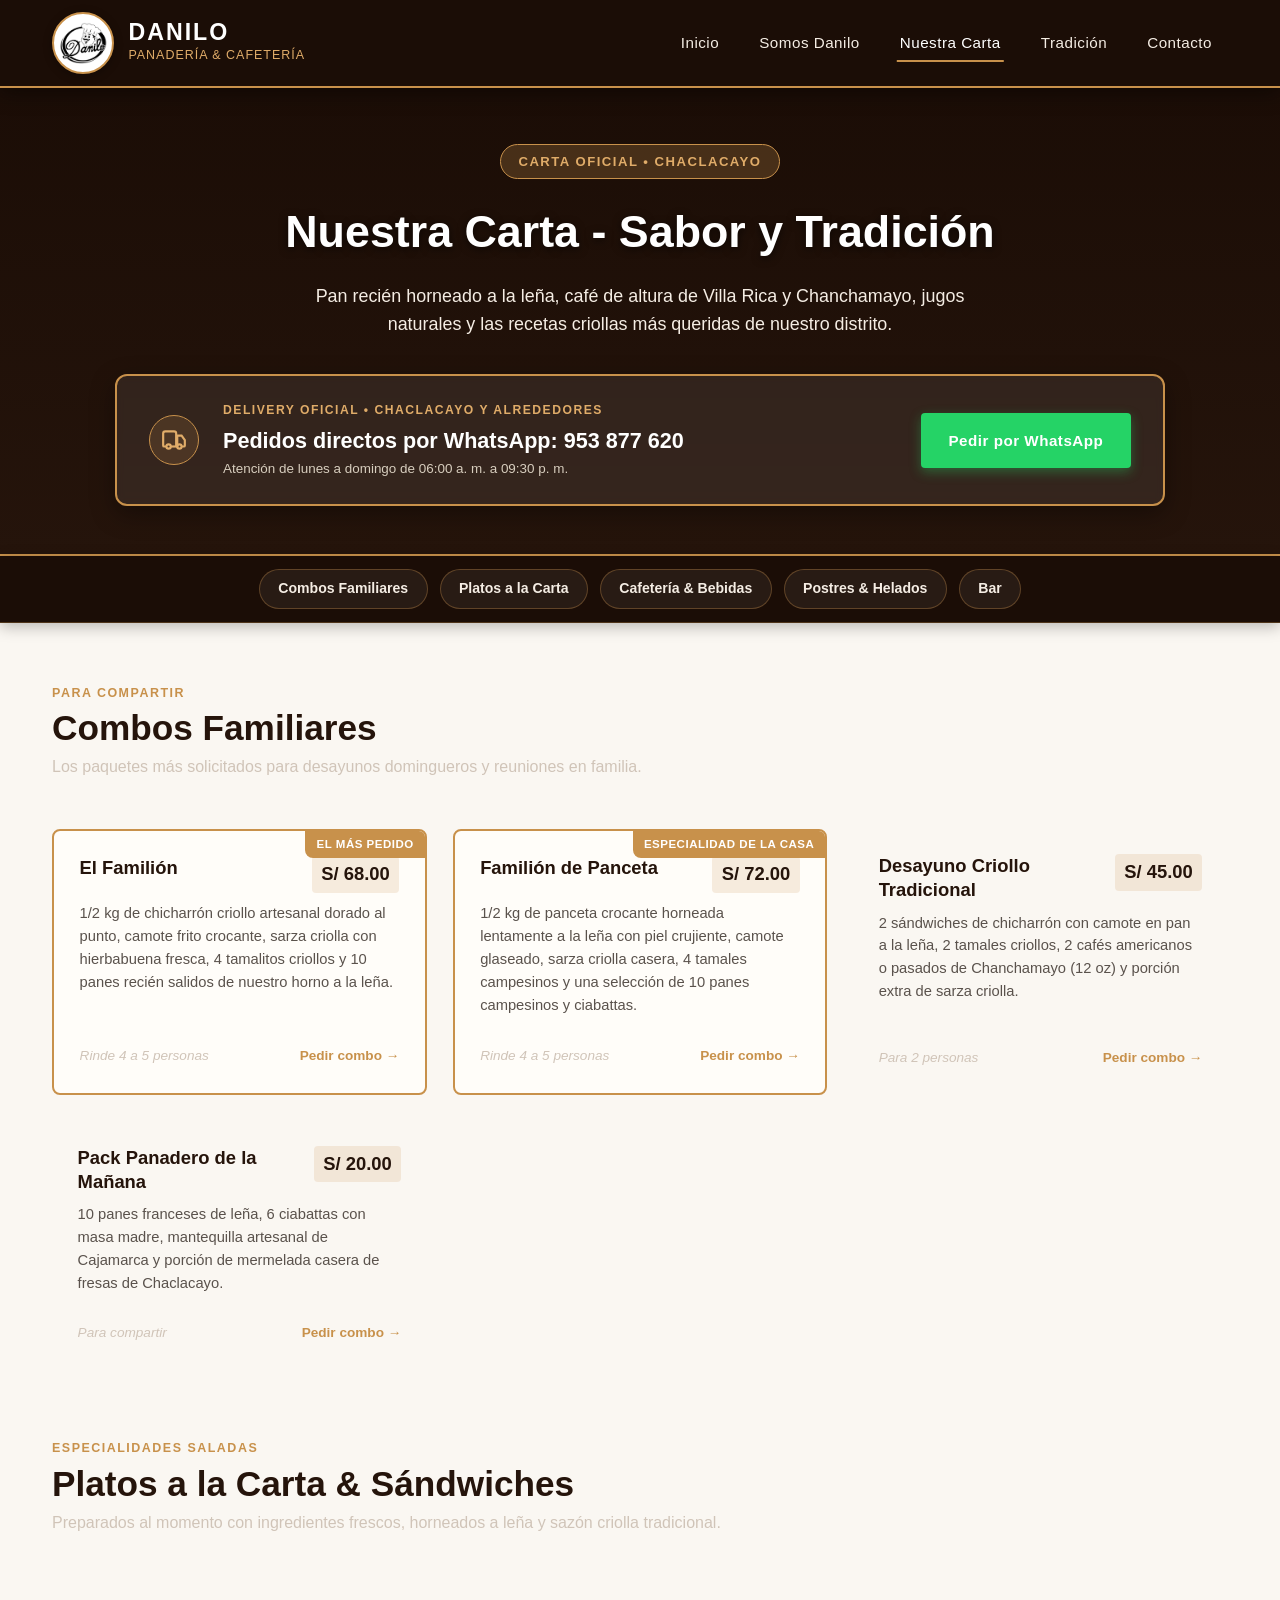
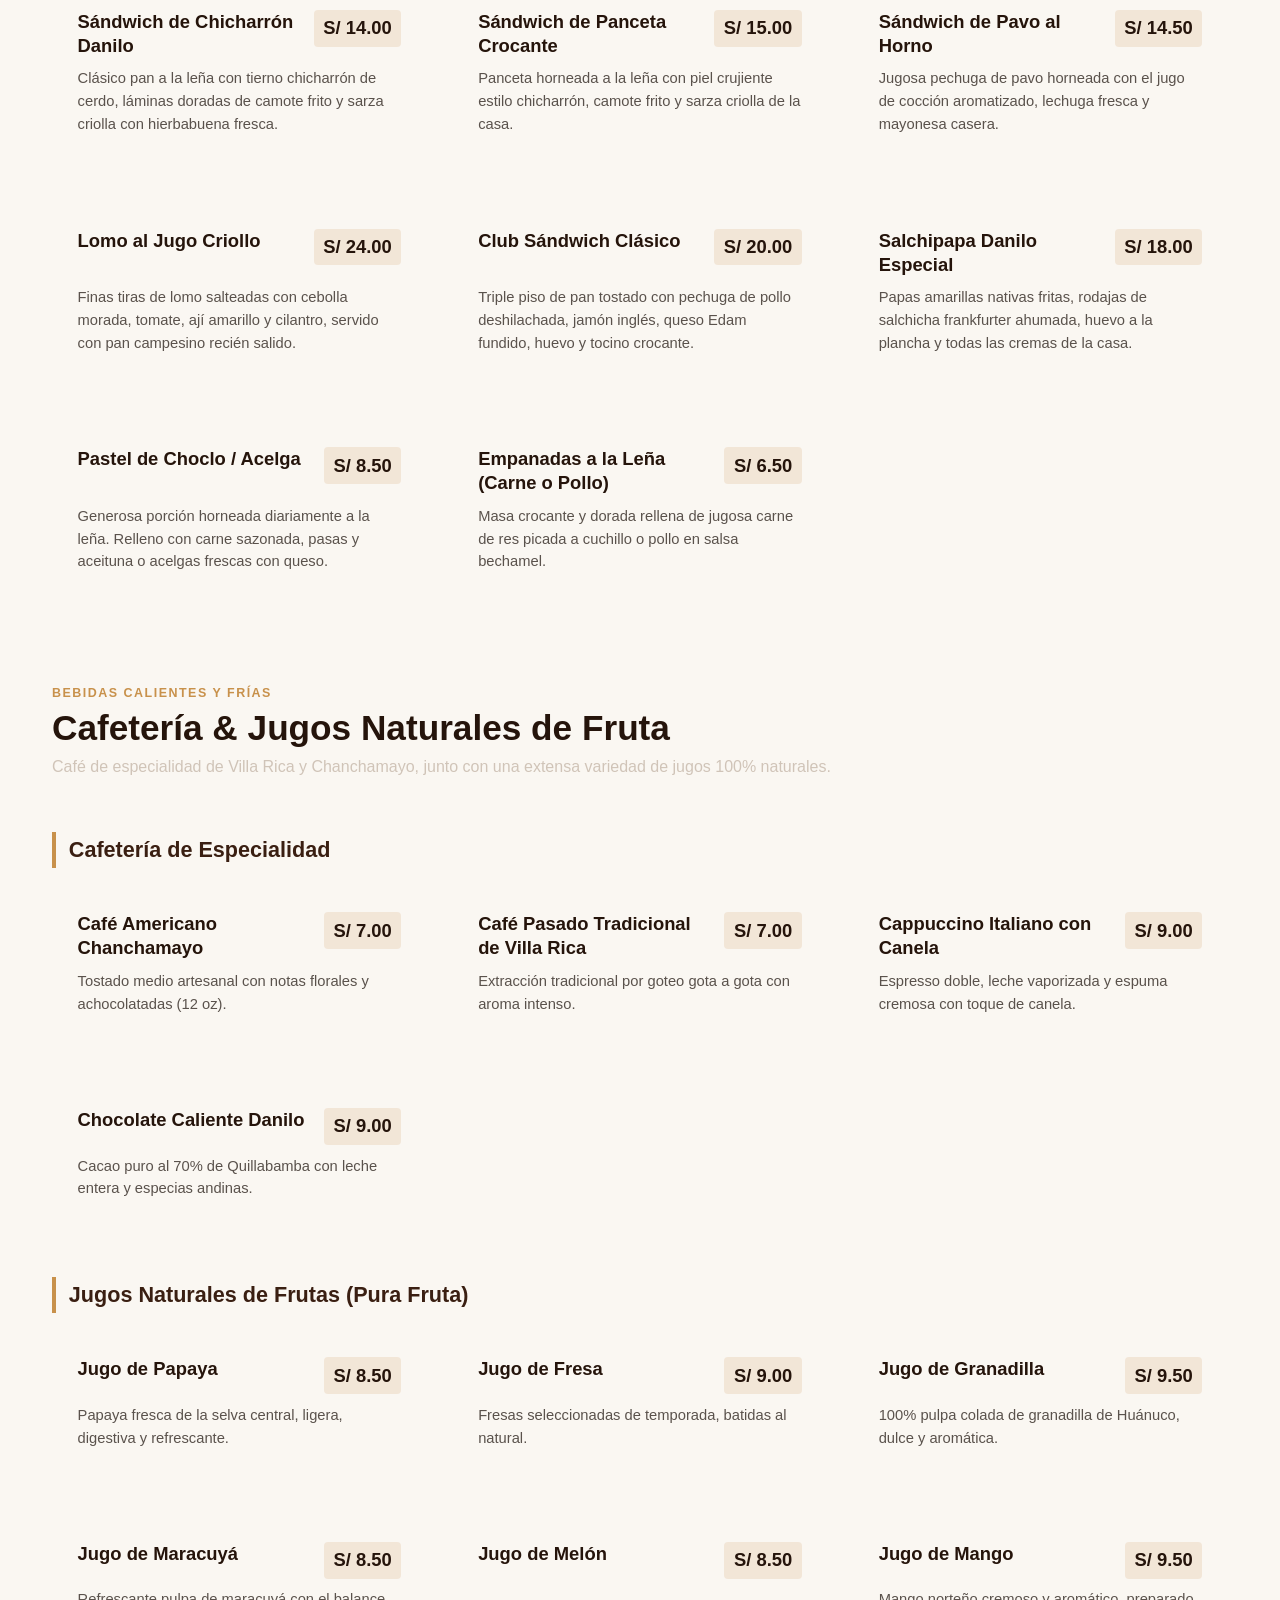
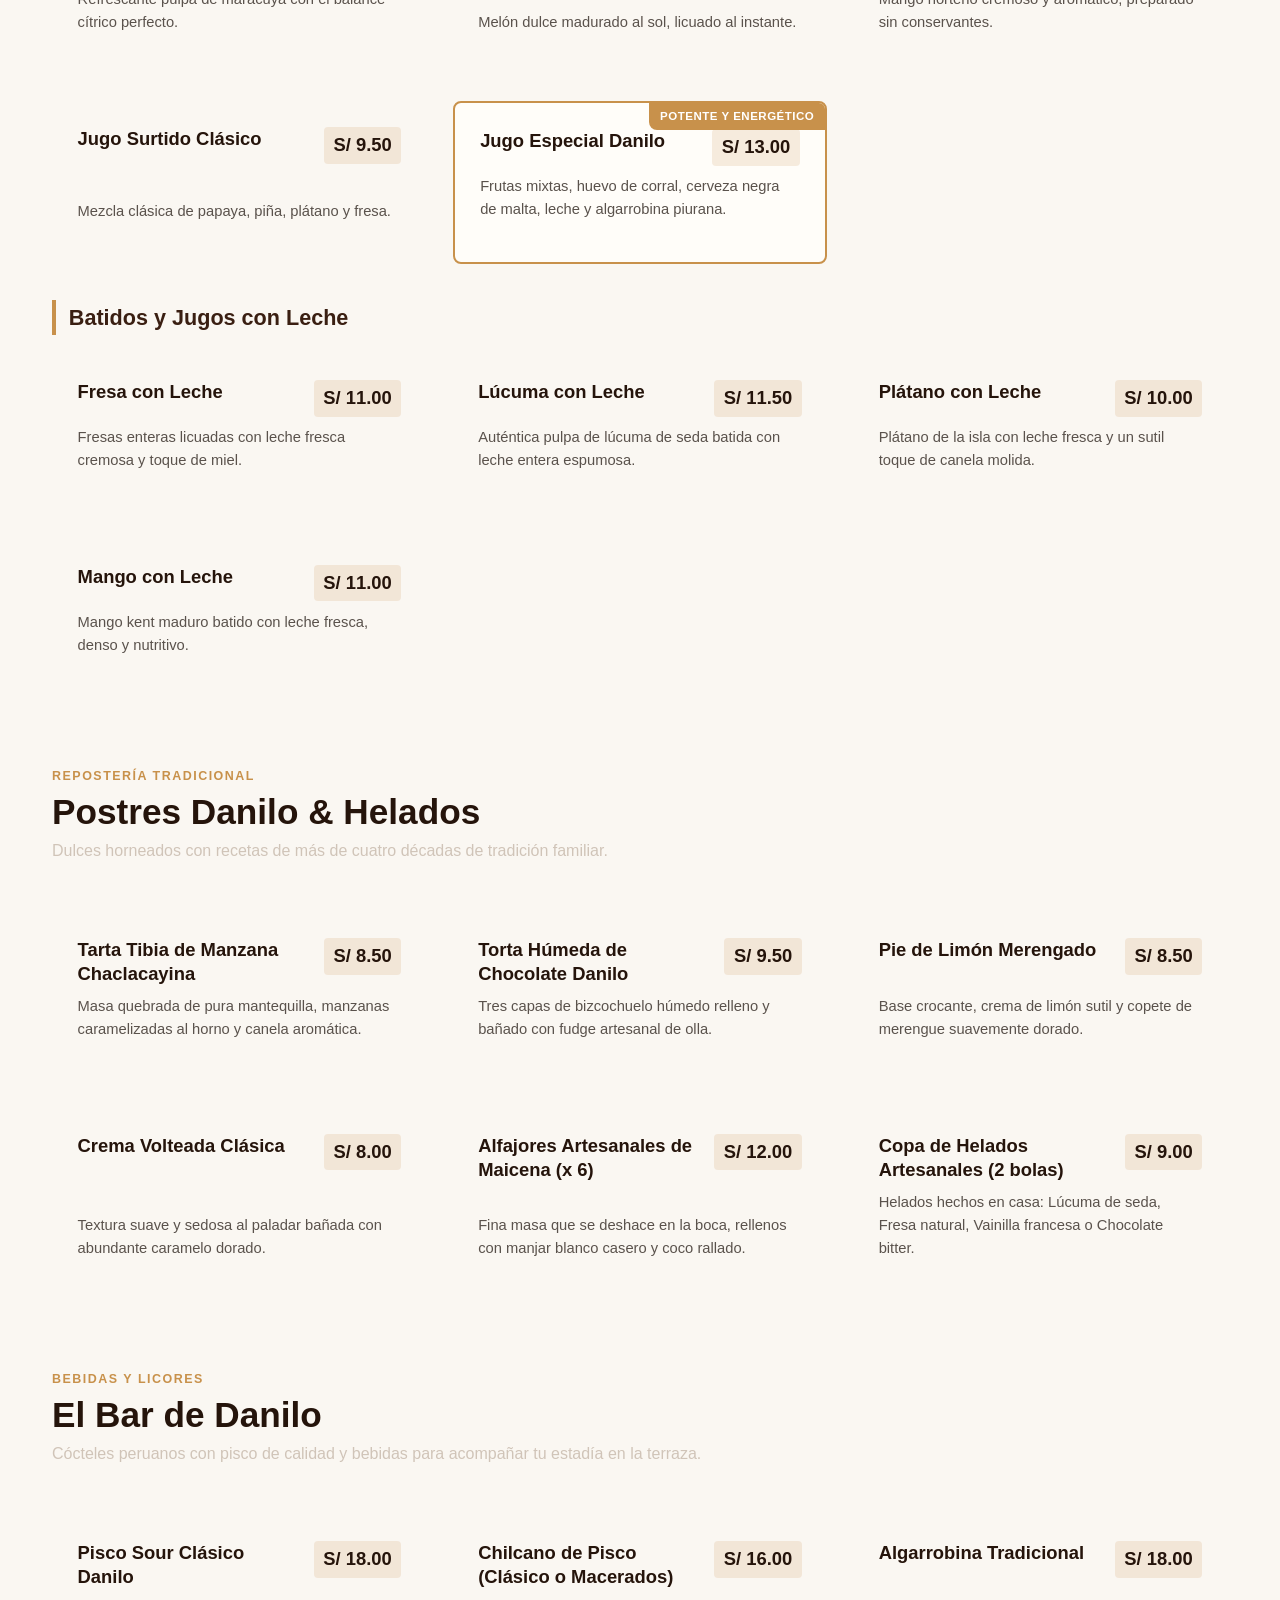
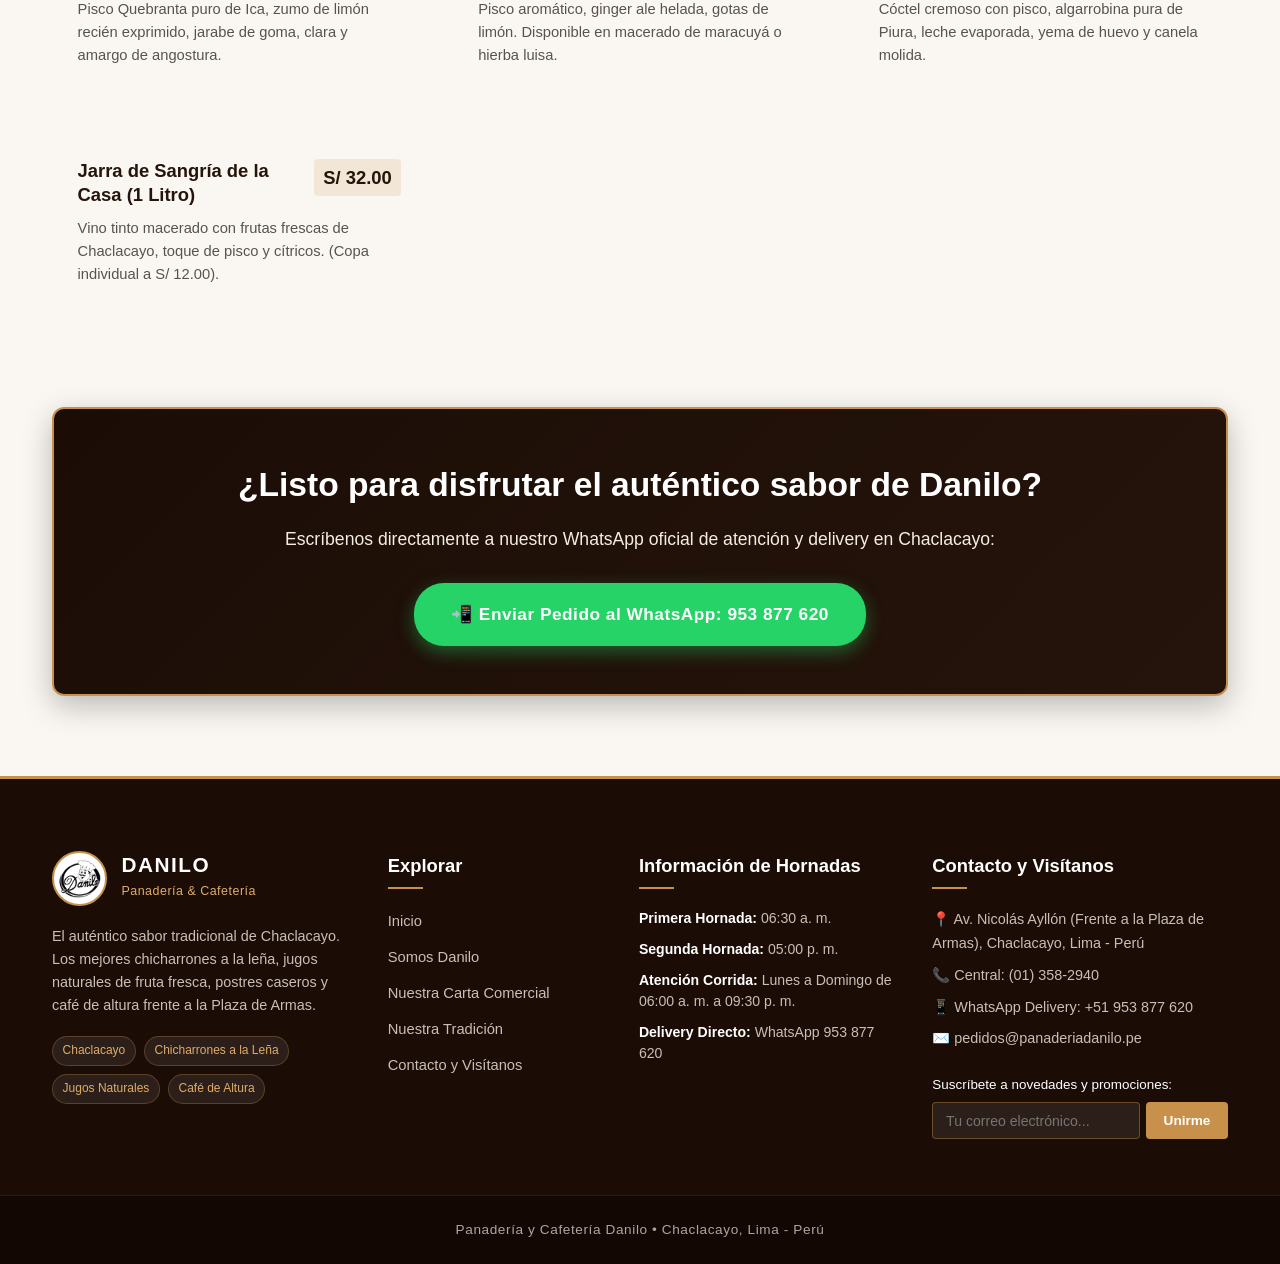
==== carta.html @ 6facb73a "feat: landing page corporativa y carta oficial de Panaderia y Cafeteria Danilo" ====
<!DOCTYPE html>
<html lang="es">
<head>
    <meta charset="UTF-8">
    <meta name="viewport" content="width=device-width, initial-scale=1.0">
    <title>Nuestra Carta Oficial | Panadería &amp; Cafetería Danilo - Chaclacayo</title>
    <link rel="stylesheet" href="styles.css">
</head>
<body class="page-carta">

    <!-- 1. Cabecera y Menú Superior Fijo Corporativo -->
    <header class="navbar-fixed" id="top-nav">
        <div class="header-container">
            <a href="index.html#inicio" class="brand-link" title="Ir al Inicio de Panadería y Cafetería Danilo">
                <img src="images/logo.png" alt="Logotipo Oficial de Panadería y Cafetería Danilo" class="header-logo">
                <div class="brand-text">
                    <span class="brand-name">DANILO</span>
                    <span class="brand-tagline">Panadería &amp; Cafetería</span>
                </div>
            </a>
            
            <nav class="nav-menu">
                <ul>
                    <li><a href="index.html#inicio">Inicio</a></li>
                    <li><a href="index.html#somos-danilo">Somos Danilo</a></li>
                    <li><a href="carta.html" class="nav-link-active">Nuestra Carta</a></li>
                    <li><a href="index.html#tradicion">Tradición</a></li>
                    <li><a href="#contacto">Contacto</a></li>
                </ul>
            </nav>
        </div>
    </header>

    <!-- 2. Hero de la Carta Comercial -->
    <section class="carta-hero">
        <div class="carta-hero-container">
            <span class="carta-hero-badge">Carta Oficial &bull; Chaclacayo</span>
            <h1 class="carta-hero-title">Nuestra Carta - Sabor y Tradición</h1>
            <p class="carta-hero-desc">
                Pan recién horneado a la leña, café de altura de Villa Rica y Chanchamayo, 
                jugos naturales y las recetas criollas más queridas de nuestro distrito.
            </p>

            <!-- Banner Prominente de Delivery y Pedidos WhatsApp -->
            <div class="delivery-highlight-box">
                <div class="delivery-icon-col">
                    <svg viewBox="0 0 24 24" class="delivery-svg" fill="none" stroke="currentColor" stroke-width="2">
                        <path d="M14 18V6a2 2 0 0 0-2-2H4a2 2 0 0 0-2 2v11a1 1 0 0 0 1 1h2"/>
                        <path d="M15 18H9"/>
                        <path d="M19 18h2a1 1 0 0 0 1-1v-5l-3-4h-4v10h1"/>
                        <circle cx="7" cy="18" r="2"/>
                        <circle cx="17" cy="18" r="2"/>
                    </svg>
                </div>
                <div class="delivery-info-col">
                    <span class="delivery-label">DELIVERY OFICIAL &bull; CHACLACAYO Y ALREDEDORES</span>
                    <strong class="delivery-number">Pedidos directos por WhatsApp: 953 877 620</strong>
                    <span class="delivery-sub">Atención de lunes a domingo de 06:00 a. m. a 09:30 p. m.</span>
                </div>
                <div class="delivery-btn-col">
                    <a href="https://wa.me/51953877620?text=Hola%20Panader%C3%ADa%20Danilo,%20deseo%20hacer%20un%20pedido%20de%20la%20carta" 
                       target="_blank" 
                       rel="noopener noreferrer" 
                       class="btn btn-whatsapp">
                        Pedir por WhatsApp
                    </a>
                </div>
            </div>
        </div>
    </section>

    <!-- 3. Barra de Navegación Rápida por Categorías (Submenu Sticky) -->
    <nav class="categories-subnav" aria-label="Categorías de la Carta">
        <div class="categories-container">
            <a href="#combos" class="cat-pill">Combos Familiares</a>
            <a href="#platos" class="cat-pill">Platos a la Carta</a>
            <a href="#cafeteria" class="cat-pill">Cafetería &amp; Bebidas</a>
            <a href="#postres" class="cat-pill">Postres &amp; Helados</a>
            <a href="#bar" class="cat-pill">Bar</a>
        </div>
    </nav>

    <!-- 4. Contenido de las Secciones de la Carta Oficial -->
    <main class="carta-main-content">

        <!-- Sección 1: Combos Familiares -->
        <section class="menu-category-section" id="combos">
            <div class="category-header">
                <div class="category-badge">Para Compartir</div>
                <h2 class="category-title">Combos Familiares</h2>
                <p class="category-desc">Los paquetes más solicitados para desayunos domingueros y reuniones en familia.</p>
            </div>

            <div class="menu-cards-grid">
                <!-- El Familión -->
                <article class="dish-card featured-dish">
                    <div class="dish-top-tag">El Más Pedido</div>
                    <div class="dish-header">
                        <h3 class="dish-name">El Familión</h3>
                        <span class="dish-price">S/ 68.00</span>
                    </div>
                    <p class="dish-ingredients">
                        1/2 kg de chicharrón criollo artesanal dorado al punto, camote frito crocante, sarza criolla con hierbabuena fresca, 4 tamalitos criollos y 10 panes recién salidos de nuestro horno a la leña.
                    </p>
                    <div class="dish-footer">
                        <span class="dish-yield">Rinde 4 a 5 personas</span>
                        <a href="https://wa.me/51953877620?text=Hola%20Danilo,%20deseo%20pedir%20El%20Familion" target="_blank" class="dish-order-link">Pedir combo &rarr;</a>
                    </div>
                </article>

                <!-- Familión de Panceta -->
                <article class="dish-card featured-dish">
                    <div class="dish-top-tag">Especialidad de la Casa</div>
                    <div class="dish-header">
                        <h3 class="dish-name">Familión de Panceta</h3>
                        <span class="dish-price">S/ 72.00</span>
                    </div>
                    <p class="dish-ingredients">
                        1/2 kg de panceta crocante horneada lentamente a la leña con piel crujiente, camote glaseado, sarza criolla casera, 4 tamales campesinos y una selección de 10 panes campesinos y ciabattas.
                    </p>
                    <div class="dish-footer">
                        <span class="dish-yield">Rinde 4 a 5 personas</span>
                        <a href="https://wa.me/51953877620?text=Hola%20Danilo,%20deseo%20pedir%20el%20Familion%20de%20Panceta" target="_blank" class="dish-order-link">Pedir combo &rarr;</a>
                    </div>
                </article>

                <!-- Combo Desayuno Criollo -->
                <article class="dish-card">
                    <div class="dish-header">
                        <h3 class="dish-name">Desayuno Criollo Tradicional</h3>
                        <span class="dish-price">S/ 45.00</span>
                    </div>
                    <p class="dish-ingredients">
                        2 sándwiches de chicharrón con camote en pan a la leña, 2 tamales criollos, 2 cafés americanos o pasados de Chanchamayo (12 oz) y porción extra de sarza criolla.
                    </p>
                    <div class="dish-footer">
                        <span class="dish-yield">Para 2 personas</span>
                        <a href="https://wa.me/51953877620?text=Hola%20Danilo,%20deseo%20pedir%20el%20Desayuno%20Criollo%20Tradicional" target="_blank" class="dish-order-link">Pedir combo &rarr;</a>
                    </div>
                </article>

                <!-- Pack Panadero Danilo -->
                <article class="dish-card">
                    <div class="dish-header">
                        <h3 class="dish-name">Pack Panadero de la Mañana</h3>
                        <span class="dish-price">S/ 20.00</span>
                    </div>
                    <p class="dish-ingredients">
                        10 panes franceses de leña, 6 ciabattas con masa madre, mantequilla artesanal de Cajamarca y porción de mermelada casera de fresas de Chaclacayo.
                    </p>
                    <div class="dish-footer">
                        <span class="dish-yield">Para compartir</span>
                        <a href="https://wa.me/51953877620?text=Hola%20Danilo,%20deseo%20pedir%20el%20Pack%20Panadero" target="_blank" class="dish-order-link">Pedir combo &rarr;</a>
                    </div>
                </article>
            </div>
        </section>

        <!-- Sección 2: Platos a la Carta -->
        <section class="menu-category-section" id="platos">
            <div class="category-header">
                <div class="category-badge">Especialidades Saladas</div>
                <h2 class="category-title">Platos a la Carta &amp; Sándwiches</h2>
                <p class="category-desc">Preparados al momento con ingredientes frescos, horneados a leña y sazón criolla tradicional.</p>
            </div>

            <div class="menu-cards-grid">
                <article class="dish-card">
                    <div class="dish-header">
                        <h3 class="dish-name">Sándwich de Chicharrón Danilo</h3>
                        <span class="dish-price">S/ 14.00</span>
                    </div>
                    <p class="dish-ingredients">Clásico pan a la leña con tierno chicharrón de cerdo, láminas doradas de camote frito y sarza criolla con hierbabuena fresca.</p>
                </article>

                <article class="dish-card">
                    <div class="dish-header">
                        <h3 class="dish-name">Sándwich de Panceta Crocante</h3>
                        <span class="dish-price">S/ 15.00</span>
                    </div>
                    <p class="dish-ingredients">Panceta horneada a la leña con piel crujiente estilo chicharrón, camote frito y sarza criolla de la casa.</p>
                </article>

                <article class="dish-card">
                    <div class="dish-header">
                        <h3 class="dish-name">Sándwich de Pavo al Horno</h3>
                        <span class="dish-price">S/ 14.50</span>
                    </div>
                    <p class="dish-ingredients">Jugosa pechuga de pavo horneada con el jugo de cocción aromatizado, lechuga fresca y mayonesa casera.</p>
                </article>

                <article class="dish-card">
                    <div class="dish-header">
                        <h3 class="dish-name">Lomo al Jugo Criollo</h3>
                        <span class="dish-price">S/ 24.00</span>
                    </div>
                    <p class="dish-ingredients">Finas tiras de lomo salteadas con cebolla morada, tomate, ají amarillo y cilantro, servido con pan campesino recién salido.</p>
                </article>

                <article class="dish-card">
                    <div class="dish-header">
                        <h3 class="dish-name">Club Sándwich Clásico</h3>
                        <span class="dish-price">S/ 20.00</span>
                    </div>
                    <p class="dish-ingredients">Triple piso de pan tostado con pechuga de pollo deshilachada, jamón inglés, queso Edam fundido, huevo y tocino crocante.</p>
                </article>

                <article class="dish-card">
                    <div class="dish-header">
                        <h3 class="dish-name">Salchipapa Danilo Especial</h3>
                        <span class="dish-price">S/ 18.00</span>
                    </div>
                    <p class="dish-ingredients">Papas amarillas nativas fritas, rodajas de salchicha frankfurter ahumada, huevo a la plancha y todas las cremas de la casa.</p>
                </article>

                <article class="dish-card">
                    <div class="dish-header">
                        <h3 class="dish-name">Pastel de Choclo / Acelga</h3>
                        <span class="dish-price">S/ 8.50</span>
                    </div>
                    <p class="dish-ingredients">Generosa porción horneada diariamente a la leña. Relleno con carne sazonada, pasas y aceituna o acelgas frescas con queso.</p>
                </article>

                <article class="dish-card">
                    <div class="dish-header">
                        <h3 class="dish-name">Empanadas a la Leña (Carne o Pollo)</h3>
                        <span class="dish-price">S/ 6.50</span>
                    </div>
                    <p class="dish-ingredients">Masa crocante y dorada rellena de jugosa carne de res picada a cuchillo o pollo en salsa bechamel.</p>
                </article>
            </div>
        </section>

        <!-- Sección 3: Cafetería y Bebidas Frías -->
        <section class="menu-category-section" id="cafeteria">
            <div class="category-header">
                <div class="category-badge">Bebidas Calientes y Frías</div>
                <h2 class="category-title">Cafetería &amp; Jugos Naturales de Fruta</h2>
                <p class="category-desc">Café de especialidad de Villa Rica y Chanchamayo, junto con una extensa variedad de jugos 100% naturales.</p>
            </div>

            <!-- Subbloque A: Cafetería de Especialidad -->
            <div class="sub-category-block">
                <h3 class="sub-category-title">Cafetería de Especialidad</h3>
                <div class="menu-cards-grid">
                    <article class="dish-card">
                        <div class="dish-header">
                            <h4 class="dish-name">Café Americano Chanchamayo</h4>
                            <span class="dish-price">S/ 7.00</span>
                        </div>
                        <p class="dish-ingredients">Tostado medio artesanal con notas florales y achocolatadas (12 oz).</p>
                    </article>

                    <article class="dish-card">
                        <div class="dish-header">
                            <h4 class="dish-name">Café Pasado Tradicional de Villa Rica</h4>
                            <span class="dish-price">S/ 7.00</span>
                        </div>
                        <p class="dish-ingredients">Extracción tradicional por goteo gota a gota con aroma intenso.</p>
                    </article>

                    <article class="dish-card">
                        <div class="dish-header">
                            <h4 class="dish-name">Cappuccino Italiano con Canela</h4>
                            <span class="dish-price">S/ 9.00</span>
                        </div>
                        <p class="dish-ingredients">Espresso doble, leche vaporizada y espuma cremosa con toque de canela.</p>
                    </article>

                    <article class="dish-card">
                        <div class="dish-header">
                            <h4 class="dish-name">Chocolate Caliente Danilo</h4>
                            <span class="dish-price">S/ 9.00</span>
                        </div>
                        <p class="dish-ingredients">Cacao puro al 70% de Quillabamba con leche entera y especias andinas.</p>
                    </article>
                </div>
            </div>

            <!-- Subbloque B: Jugos Naturales de Fruta -->
            <div class="sub-category-block">
                <h3 class="sub-category-title">Jugos Naturales de Frutas (Pura Fruta)</h3>
                <div class="menu-cards-grid">
                    <article class="dish-card">
                        <div class="dish-header">
                            <h4 class="dish-name">Jugo de Papaya</h4>
                            <span class="dish-price">S/ 8.50</span>
                        </div>
                        <p class="dish-ingredients">Papaya fresca de la selva central, ligera, digestiva y refrescante.</p>
                    </article>

                    <article class="dish-card">
                        <div class="dish-header">
                            <h4 class="dish-name">Jugo de Fresa</h4>
                            <span class="dish-price">S/ 9.00</span>
                        </div>
                        <p class="dish-ingredients">Fresas seleccionadas de temporada, batidas al natural.</p>
                    </article>

                    <article class="dish-card">
                        <div class="dish-header">
                            <h4 class="dish-name">Jugo de Granadilla</h4>
                            <span class="dish-price">S/ 9.50</span>
                        </div>
                        <p class="dish-ingredients">100% pulpa colada de granadilla de Huánuco, dulce y aromática.</p>
                    </article>

                    <article class="dish-card">
                        <div class="dish-header">
                            <h4 class="dish-name">Jugo de Maracuyá</h4>
                            <span class="dish-price">S/ 8.50</span>
                        </div>
                        <p class="dish-ingredients">Refrescante pulpa de maracuyá con el balance cítrico perfecto.</p>
                    </article>

                    <article class="dish-card">
                        <div class="dish-header">
                            <h4 class="dish-name">Jugo de Melón</h4>
                            <span class="dish-price">S/ 8.50</span>
                        </div>
                        <p class="dish-ingredients">Melón dulce madurado al sol, licuado al instante.</p>
                    </article>

                    <article class="dish-card">
                        <div class="dish-header">
                            <h4 class="dish-name">Jugo de Mango</h4>
                            <span class="dish-price">S/ 9.50</span>
                        </div>
                        <p class="dish-ingredients">Mango norteño cremoso y aromático, preparado sin conservantes.</p>
                    </article>

                    <article class="dish-card">
                        <div class="dish-header">
                            <h4 class="dish-name">Jugo Surtido Clásico</h4>
                            <span class="dish-price">S/ 9.50</span>
                        </div>
                        <p class="dish-ingredients">Mezcla clásica de papaya, piña, plátano y fresa.</p>
                    </article>

                    <article class="dish-card featured-dish">
                        <div class="dish-top-tag">Potente y Energético</div>
                        <div class="dish-header">
                            <h4 class="dish-name">Jugo Especial Danilo</h4>
                            <span class="dish-price">S/ 13.00</span>
                        </div>
                        <p class="dish-ingredients">Frutas mixtas, huevo de corral, cerveza negra de malta, leche y algarrobina piurana.</p>
                    </article>
                </div>
            </div>

            <!-- Subbloque C: Jugos con Leche -->
            <div class="sub-category-block">
                <h3 class="sub-category-title">Batidos y Jugos con Leche</h3>
                <div class="menu-cards-grid">
                    <article class="dish-card">
                        <div class="dish-header">
                            <h4 class="dish-name">Fresa con Leche</h4>
                            <span class="dish-price">S/ 11.00</span>
                        </div>
                        <p class="dish-ingredients">Fresas enteras licuadas con leche fresca cremosa y toque de miel.</p>
                    </article>

                    <article class="dish-card">
                        <div class="dish-header">
                            <h4 class="dish-name">Lúcuma con Leche</h4>
                            <span class="dish-price">S/ 11.50</span>
                        </div>
                        <p class="dish-ingredients">Auténtica pulpa de lúcuma de seda batida con leche entera espumosa.</p>
                    </article>

                    <article class="dish-card">
                        <div class="dish-header">
                            <h4 class="dish-name">Plátano con Leche</h4>
                            <span class="dish-price">S/ 10.00</span>
                        </div>
                        <p class="dish-ingredients">Plátano de la isla con leche fresca y un sutil toque de canela molida.</p>
                    </article>

                    <article class="dish-card">
                        <div class="dish-header">
                            <h4 class="dish-name">Mango con Leche</h4>
                            <span class="dish-price">S/ 11.00</span>
                        </div>
                        <p class="dish-ingredients">Mango kent maduro batido con leche fresca, denso y nutritivo.</p>
                    </article>
                </div>
            </div>
        </section>

        <!-- Sección 4: Postres Danilo y Helados -->
        <section class="menu-category-section" id="postres">
            <div class="category-header">
                <div class="category-badge">Repostería Tradicional</div>
                <h2 class="category-title">Postres Danilo &amp; Helados</h2>
                <p class="category-desc">Dulces horneados con recetas de más de cuatro décadas de tradición familiar.</p>
            </div>

            <div class="menu-cards-grid">
                <article class="dish-card">
                    <div class="dish-header">
                        <h3 class="dish-name">Tarta Tibia de Manzana Chaclacayina</h3>
                        <span class="dish-price">S/ 8.50</span>
                    </div>
                    <p class="dish-ingredients">Masa quebrada de pura mantequilla, manzanas caramelizadas al horno y canela aromática.</p>
                </article>

                <article class="dish-card">
                    <div class="dish-header">
                        <h3 class="dish-name">Torta Húmeda de Chocolate Danilo</h3>
                        <span class="dish-price">S/ 9.50</span>
                    </div>
                    <p class="dish-ingredients">Tres capas de bizcochuelo húmedo relleno y bañado con fudge artesanal de olla.</p>
                </article>

                <article class="dish-card">
                    <div class="dish-header">
                        <h3 class="dish-name">Pie de Limón Merengado</h3>
                        <span class="dish-price">S/ 8.50</span>
                    </div>
                    <p class="dish-ingredients">Base crocante, crema de limón sutil y copete de merengue suavemente dorado.</p>
                </article>

                <article class="dish-card">
                    <div class="dish-header">
                        <h3 class="dish-name">Crema Volteada Clásica</h3>
                        <span class="dish-price">S/ 8.00</span>
                    </div>
                    <p class="dish-ingredients">Textura suave y sedosa al paladar bañada con abundante caramelo dorado.</p>
                </article>

                <article class="dish-card">
                    <div class="dish-header">
                        <h3 class="dish-name">Alfajores Artesanales de Maicena (x 6)</h3>
                        <span class="dish-price">S/ 12.00</span>
                    </div>
                    <p class="dish-ingredients">Fina masa que se deshace en la boca, rellenos con manjar blanco casero y coco rallado.</p>
                </article>

                <article class="dish-card">
                    <div class="dish-header">
                        <h3 class="dish-name">Copa de Helados Artesanales (2 bolas)</h3>
                        <span class="dish-price">S/ 9.00</span>
                    </div>
                    <p class="dish-ingredients">Helados hechos en casa: Lúcuma de seda, Fresa natural, Vainilla francesa o Chocolate bitter.</p>
                </article>
            </div>
        </section>

        <!-- Sección 5: Bar -->
        <section class="menu-category-section" id="bar">
            <div class="category-header">
                <div class="category-badge">Bebidas y Licores</div>
                <h2 class="category-title">El Bar de Danilo</h2>
                <p class="category-desc">Cócteles peruanos con pisco de calidad y bebidas para acompañar tu estadía en la terraza.</p>
            </div>

            <div class="menu-cards-grid">
                <article class="dish-card">
                    <div class="dish-header">
                        <h3 class="dish-name">Pisco Sour Clásico Danilo</h3>
                        <span class="dish-price">S/ 18.00</span>
                    </div>
                    <p class="dish-ingredients">Pisco Quebranta puro de Ica, zumo de limón recién exprimido, jarabe de goma, clara y amargo de angostura.</p>
                </article>

                <article class="dish-card">
                    <div class="dish-header">
                        <h3 class="dish-name">Chilcano de Pisco (Clásico o Macerados)</h3>
                        <span class="dish-price">S/ 16.00</span>
                    </div>
                    <p class="dish-ingredients">Pisco aromático, ginger ale helada, gotas de limón. Disponible en macerado de maracuyá o hierba luisa.</p>
                </article>

                <article class="dish-card">
                    <div class="dish-header">
                        <h3 class="dish-name">Algarrobina Tradicional</h3>
                        <span class="dish-price">S/ 18.00</span>
                    </div>
                    <p class="dish-ingredients">Cóctel cremoso con pisco, algarrobina pura de Piura, leche evaporada, yema de huevo y canela molida.</p>
                </article>

                <article class="dish-card">
                    <div class="dish-header">
                        <h3 class="dish-name">Jarra de Sangría de la Casa (1 Litro)</h3>
                        <span class="dish-price">S/ 32.00</span>
                    </div>
                    <p class="dish-ingredients">Vino tinto macerado con frutas frescas de Chaclacayo, toque de pisco y cítricos. (Copa individual a S/ 12.00).</p>
                </article>
            </div>
        </section>

        <!-- Llamado a la Acción Directo de Pedidos -->
        <div class="order-cta-banner">
            <div class="cta-banner-content">
                <h2>¿Listo para disfrutar el auténtico sabor de Danilo?</h2>
                <p>Escríbenos directamente a nuestro WhatsApp oficial de atención y delivery en Chaclacayo:</p>
                <div class="cta-whatsapp-row">
                    <a href="https://wa.me/51953877620?text=Hola%20Panader%C3%ADa%20Danilo,%20deseo%20hacer%20un%20pedido%20de%20la%20carta" 
                       target="_blank" 
                       rel="noopener noreferrer" 
                       class="btn btn-cta-whatsapp">
                        📲 Enviar Pedido al WhatsApp: 953 877 620
                    </a>
                </div>
            </div>
        </div>

    </main>

    <!-- 5. Footer Corporativo Multicolumna -->
    <footer class="corporate-footer" id="contacto">
        <div class="footer-inner-grid">
            
            <!-- Columna 1: Identidad Corporativa -->
            <div class="footer-column brand-column">
                <div class="footer-logo-header">
                    <img src="images/logo.png" alt="Logo Danilo" class="footer-logo">
                    <div>
                        <span class="f-brand-title">DANILO</span>
                        <span class="f-brand-sub">Panadería &amp; Cafetería</span>
                    </div>
                </div>
                <p class="footer-intro-p">
                    El auténtico sabor tradicional de Chaclacayo. Los mejores chicharrones a la leña, jugos naturales de fruta fresca, postres caseros y café de altura frente a la Plaza de Armas.
                </p>
                <div class="footer-badges-list">
                    <span>Chaclacayo</span>
                    <span>Chicharrones a la Leña</span>
                    <span>Jugos Naturales</span>
                    <span>Café de Altura</span>
                </div>
            </div>

            <!-- Columna 2: Explorar -->
            <div class="footer-column">
                <h3 class="footer-heading">Explorar</h3>
                <ul class="footer-nav-links">
                    <li><a href="index.html#inicio">Inicio</a></li>
                    <li><a href="index.html#somos-danilo">Somos Danilo</a></li>
                    <li><a href="carta.html">Nuestra Carta Comercial</a></li>
                    <li><a href="index.html#tradicion">Nuestra Tradición</a></li>
                    <li><a href="#contacto">Contacto y Visítanos</a></li>
                </ul>
            </div>

            <!-- Columna 3: Información de Hornadas y Calidad -->
            <div class="footer-column">
                <h3 class="footer-heading">Información de Hornadas</h3>
                <ul class="footer-info-details">
                    <li><strong>Primera Hornada:</strong> 06:30 a. m.</li>
                    <li><strong>Segunda Hornada:</strong> 05:00 p. m.</li>
                    <li><strong>Atención Corrida:</strong> Lunes a Domingo de 06:00 a. m. a 09:30 p. m.</li>
                    <li><strong>Delivery Directo:</strong> WhatsApp 953 877 620</li>
                </ul>
            </div>

            <!-- Columna 4: Contacto y Newsletter -->
            <div class="footer-column">
                <h3 class="footer-heading">Contacto y Visítanos</h3>
                <address class="footer-address">
                    <p>📍 Av. Nicolás Ayllón (Frente a la Plaza de Armas), Chaclacayo, Lima - Perú</p>
                    <p>📞 Central: (01) 358-2940</p>
                    <p>📱 WhatsApp Delivery: +51 953 877 620</p>
                    <p>✉️ pedidos@panaderiadanilo.pe</p>
                </address>

                <div class="newsletter-widget">
                    <label for="newsletter-email" class="nl-widget-label">Suscríbete a novedades y promociones:</label>
                    <div class="nl-widget-inputs">
                        <input type="email" id="newsletter-email" placeholder="Tu correo electrónico..." required>
                        <button type="button" class="btn-nl-submit">Unirme</button>
                    </div>
                </div>
            </div>

        </div>

        <!-- Barra Inferior Corporativa -->
        <div class="footer-copyright-bar">
            <div class="copyright-container">
                <p class="copyright-clean">Panadería y Cafetería Danilo &bull; Chaclacayo, Lima - Perú</p>
            </div>
        </div>
    </footer>

</body>
</html>
---- styles.css ----
/* ==========================================================================
   PANADERÍA Y CAFETERÍA DANILO - CHACLACAYO
   Landing Page Corporativa de Alto Impacto Visual (Estilo Altomayo)
   Proyecto: Programación Web - 5to Ciclo Ingeniería de Sistemas e Informática / Software - UTP
   Estándar: HTML5 Semántico y CSS3 Puro (Vanilla, sin librerías externas)
   ========================================================================== */

/* --------------------------------------------------------------------------
   Variables Globales y Paleta Corporativa
   -------------------------------------------------------------------------- */
:root {
    --color-dark-espresso: #1b0d06;
    --color-dark-coffee: #25140b;
    --color-roasted-brown: #3a1f12;
    --color-gold: #c8914b;
    --color-gold-light: #e0ac69;
    --color-gold-subtle: rgba(200, 145, 75, 0.16);
    --color-text-light: #f5ede4;
    --color-text-muted: #d0c4b8;
    --color-border-gold: rgba(200, 145, 75, 0.3);

    --font-sans: 'Segoe UI', -apple-system, BlinkMacSystemFont, Roboto, Helvetica, Arial, sans-serif;
    --radius-sm: 4px;
    --radius-md: 8px;
    --radius-lg: 12px;
    --radius-full: 50%;

    --transition-fast: all 0.25s ease;
    --transition-smooth: all 0.4s ease;
}

/* --------------------------------------------------------------------------
   Reset y Configuración Global
   -------------------------------------------------------------------------- */
* {
    margin: 0;
    padding: 0;
    box-sizing: border-box;
}

html {
    scroll-behavior: smooth;
}

body {
    font-family: var(--font-sans);
    background-color: var(--color-dark-coffee);
    color: var(--color-text-light);
    line-height: 1.65;
    -webkit-font-smoothing: antialiased;
    overflow-x: hidden;
}

img {
    max-width: 100%;
    height: auto;
    display: block;
}

/* --------------------------------------------------------------------------
   Cabecera y Menú Fijo (Navbar Superior)
   -------------------------------------------------------------------------- */
.navbar-fixed {
    position: sticky;
    top: 0;
    left: 0;
    width: 100%;
    z-index: 1000;
    background-color: var(--color-dark-espresso);
    border-bottom: 2px solid var(--color-gold);
    box-shadow: 0 4px 20px rgba(0, 0, 0, 0.45);
    transition: var(--transition-fast);
}

.header-container {
    max-width: 1240px;
    margin: 0 auto;
    padding: 0.75rem 2rem;
    display: flex;
    justify-content: space-between;
    align-items: center;
}

.brand-link {
    display: flex;
    align-items: center;
    gap: 0.9rem;
    text-decoration: none;
}

.header-logo {
    width: 62px;
    height: 62px;
    object-fit: contain;
    background-color: #ffffff;
    border-radius: var(--radius-full);
    padding: 4px;
    border: 2px solid var(--color-gold);
    box-shadow: 0 2px 10px rgba(0, 0, 0, 0.3);
    transition: var(--transition-fast);
}

.brand-link:hover .header-logo {
    transform: scale(1.05) rotate(-3deg);
    border-color: #ffffff;
}

.brand-text {
    display: flex;
    flex-direction: column;
}

.brand-name {
    font-size: 1.45rem;
    font-weight: 800;
    letter-spacing: 2px;
    color: #ffffff;
    line-height: 1.1;
}

.brand-tagline {
    font-size: 0.78rem;
    color: var(--color-gold-light);
    letter-spacing: 1px;
    text-transform: uppercase;
}

.nav-menu ul {
    list-style: none;
    display: flex;
    align-items: center;
    gap: 0.5rem;
}

.nav-menu li a {
    display: inline-block;
    padding: 0.6rem 1rem;
    color: var(--color-text-light);
    text-decoration: none;
    font-weight: 500;
    font-size: 0.95rem;
    letter-spacing: 0.5px;
    border-radius: var(--radius-sm);
    transition: var(--transition-fast);
    position: relative;
}

.nav-menu li a::after {
    content: '';
    position: absolute;
    bottom: 3px;
    left: 50%;
    width: 0;
    height: 2px;
    background-color: var(--color-gold);
    transition: var(--transition-fast);
    transform: translateX(-50%);
}

.nav-menu li a:hover {
    color: #ffffff;
}

.nav-menu li a:hover::after {
    width: 60%;
}

/* --------------------------------------------------------------------------
   Bloque 1: Hero Section con Video de Fondo
   -------------------------------------------------------------------------- */
.hero-section {
    position: relative;
    width: 100%;
    min-height: 520px;
    height: 84vh;
    max-height: 700px;
    display: flex;
    align-items: center;
    justify-content: center;
    overflow: hidden;
    color: #ffffff;
    text-align: center;
    padding: 2rem;
    margin: 0;
}

.video-container {
    position: absolute;
    top: 0;
    left: 0;
    width: 100%;
    height: 100%;
    z-index: 1;
    overflow: hidden;
}

.hero-video {
    width: 100%;
    height: 100%;
    object-fit: cover;
    object-position: center;
}

/* El degradado funde el video exactamente con el color de 'SOMOS DANILO' (#25140b) */
.hero-overlay {
    position: absolute;
    top: 0;
    left: 0;
    width: 100%;
    height: 100%;
    background: linear-gradient(
        180deg,
        rgba(23, 11, 5, 0.85) 0%,
        rgba(35, 18, 10, 0.72) 40%,
        rgba(37, 20, 11, 0.88) 75%,
        var(--color-dark-coffee) 100%
    );
}

.hero-content {
    position: relative;
    z-index: 2;
    max-width: 860px;
    margin: 0 auto;
    display: flex;
    flex-direction: column;
    align-items: center;
}

.hero-badge {
    display: inline-block;
    background-color: rgba(200, 145, 75, 0.25);
    color: var(--color-gold-light);
    border: 1px solid var(--color-gold);
    padding: 0.35rem 1.1rem;
    border-radius: 30px;
    font-size: 0.82rem;
    font-weight: 600;
    letter-spacing: 1.5px;
    text-transform: uppercase;
    margin-bottom: 1.2rem;
    backdrop-filter: blur(5px);
}

.hero-title {
    font-size: 3rem;
    font-weight: 800;
    line-height: 1.2;
    color: #ffffff;
    margin-bottom: 1.1rem;
    text-shadow: 0 3px 12px rgba(0, 0, 0, 0.7);
}

.hero-subtitle {
    font-size: 1.2rem;
    line-height: 1.7;
    color: var(--color-text-light);
    margin-bottom: 2rem;
    max-width: 720px;
    text-shadow: 0 2px 6px rgba(0, 0, 0, 0.7);
}

.hero-actions {
    display: flex;
    gap: 1.3rem;
    flex-wrap: wrap;
    justify-content: center;
}

.btn {
    display: inline-block;
    padding: 0.85rem 1.9rem;
    font-size: 0.98rem;
    font-weight: 600;
    letter-spacing: 0.5px;
    text-decoration: none;
    border-radius: var(--radius-sm);
    transition: var(--transition-fast);
    cursor: pointer;
    border: 2px solid transparent;
}

.btn-hero-gold {
    background-color: var(--color-gold);
    color: #ffffff;
    box-shadow: 0 4px 15px rgba(200, 145, 75, 0.4);
}

.btn-hero-gold:hover {
    background-color: var(--color-gold-light);
    transform: translateY(-3px);
    box-shadow: 0 6px 20px rgba(200, 145, 75, 0.55);
}

.btn-hero-outline {
    background-color: transparent;
    color: #ffffff;
    border-color: #ffffff;
}

.btn-hero-outline:hover {
    background-color: #ffffff;
    color: var(--color-dark-espresso);
    transform: translateY(-3px);
}

/* --------------------------------------------------------------------------
   Bloque 1 (Continuación): Sección 'SOMOS DANILO' (4 Tarjetas Horizontales)
   -------------------------------------------------------------------------- */
.somos-danilo-section {
    background-color: var(--color-dark-coffee);
    color: #ffffff;
    padding: 2.5rem 2rem 5rem;
    margin: 0;
    border: none;
}

.somos-container {
    max-width: 1240px;
    margin: 0 auto;
}

.section-heading {
    margin-bottom: 2.8rem;
}

.section-heading.text-center {
    text-align: center;
}

.subheading-gold {
    display: block;
    font-size: 0.82rem;
    font-weight: 700;
    text-transform: uppercase;
    letter-spacing: 2px;
    color: var(--color-gold);
    margin-bottom: 0.4rem;
}

.section-title {
    font-size: 2.3rem;
    font-weight: 800;
    letter-spacing: 1px;
}

.section-title.text-white {
    color: #ffffff;
}

.section-desc {
    font-size: 1.05rem;
    max-width: 700px;
    margin: 0.5rem auto 0;
}

.section-desc.text-muted-light {
    color: var(--color-text-muted);
}

.cards-grid {
    display: grid;
    grid-template-columns: repeat(4, 1fr);
    gap: 1.6rem;
}

.feature-card {
    background: rgba(255, 255, 255, 0.04);
    border: 1px solid var(--color-border-gold);
    border-radius: var(--radius-md);
    padding: 2.2rem 1.5rem;
    text-align: center;
    transition: var(--transition-smooth);
    display: flex;
    flex-direction: column;
    align-items: center;
}

.feature-card:hover {
    transform: translateY(-8px);
    background: rgba(255, 255, 255, 0.08);
    border-color: var(--color-gold);
    box-shadow: 0 12px 28px rgba(0, 0, 0, 0.5);
}

.icon-circle {
    width: 64px;
    height: 64px;
    border-radius: var(--radius-full);
    background: var(--color-gold-subtle);
    border: 1px solid var(--color-gold);
    display: flex;
    align-items: center;
    justify-content: center;
    margin-bottom: 1.2rem;
    color: var(--color-gold-light);
    transition: var(--transition-fast);
}

.feature-card:hover .icon-circle {
    background-color: var(--color-gold);
    color: var(--color-dark-espresso);
    transform: scale(1.08);
}

.svg-icon {
    width: 30px;
    height: 30px;
}

.feature-card h3 {
    font-size: 1.22rem;
    font-weight: 700;
    color: #ffffff;
    margin-bottom: 0.35rem;
}

.card-pill {
    display: inline-block;
    font-size: 0.8rem;
    font-weight: 700;
    color: var(--color-gold-light);
    text-transform: uppercase;
    letter-spacing: 1px;
    margin-bottom: 0.8rem;
}

.feature-card p {
    font-size: 0.92rem;
    color: var(--color-text-muted);
    line-height: 1.6;
}

/* --------------------------------------------------------------------------
   Bloque 2: Banner Panorámico Interactivo Hover ('La tradición nos inspira')
   -------------------------------------------------------------------------- */
.showcase-banner {
    width: 100%;
    margin: 0;
    padding: 0;
    overflow: hidden;
    background-color: var(--color-dark-espresso);
}

.showcase-box {
    position: relative;
    width: 100%;
    height: 480px;
    overflow: hidden;
    cursor: pointer;
}

.showcase-bg-img {
    width: 100%;
    height: 100%;
    object-fit: cover;
    object-position: center;
    transition: transform 0.6s ease;
}

.showcase-overlay {
    position: absolute;
    inset: 0;
    background-color: rgba(24, 11, 5, 0.82);
    display: flex;
    align-items: center;
    justify-content: center;
    text-align: center;
    padding: 2rem;
    transition: background-color 0.4s ease;
}

.showcase-text-wrap {
    max-width: 720px;
    color: #ffffff;
    transition: transform 0.4s ease;
}

.showcase-tag {
    display: inline-block;
    color: var(--color-gold-light);
    font-size: 0.85rem;
    font-weight: 700;
    text-transform: uppercase;
    letter-spacing: 2px;
    margin-bottom: 0.8rem;
}

.showcase-title {
    font-size: 2.8rem;
    font-weight: 800;
    margin-bottom: 1rem;
    color: #ffffff;
    text-shadow: 0 2px 10px rgba(0, 0, 0, 0.8);
}

.showcase-paragraph {
    font-size: 1.15rem;
    color: var(--color-text-light);
    line-height: 1.7;
    margin-bottom: 1.8rem;
    text-shadow: 0 2px 8px rgba(0, 0, 0, 0.8);
}

.btn-showcase {
    background-color: var(--color-gold);
    color: #ffffff;
    border: none;
    box-shadow: 0 4px 15px rgba(0, 0, 0, 0.4);
}

.btn-showcase:hover {
    background-color: #ffffff;
    color: var(--color-dark-espresso);
    transform: translateY(-2px);
}

/* Efecto Hover: La capa oscura se desvanece suavemente iluminando la imagen */
.showcase-box:hover .showcase-overlay {
    background-color: rgba(24, 11, 5, 0.18);
}

.showcase-box:hover .showcase-bg-img {
    transform: scale(1.05);
}

.showcase-box:hover .showcase-text-wrap {
    transform: translateY(-6px);
}

/* --------------------------------------------------------------------------
   Bloque 3: Cierre Directo / Footer Corporativo Multicolumna
   -------------------------------------------------------------------------- */
.corporate-footer {
    background-color: var(--color-dark-espresso);
    color: var(--color-text-light);
    padding-top: 4.5rem;
    border-top: 3px solid var(--color-gold);
}

.footer-inner-grid {
    max-width: 1240px;
    margin: 0 auto;
    padding: 0 2rem 3.5rem;
    display: grid;
    grid-template-columns: 1.4fr 1fr 1.2fr 1.4fr;
    gap: 2.5rem;
}

.footer-logo-header {
    display: flex;
    align-items: center;
    gap: 0.9rem;
    margin-bottom: 1.2rem;
}

.footer-logo {
    width: 55px;
    height: 55px;
    object-fit: contain;
    background-color: #ffffff;
    border-radius: var(--radius-full);
    padding: 3px;
    border: 2px solid var(--color-gold);
}

.f-brand-title {
    font-size: 1.3rem;
    font-weight: 800;
    color: #ffffff;
    display: block;
    line-height: 1.1;
    letter-spacing: 1.5px;
}

.f-brand-sub {
    font-size: 0.78rem;
    color: var(--color-gold-light);
    letter-spacing: 0.5px;
}

.footer-intro-p {
    font-size: 0.9rem;
    color: #c9bfb5;
    line-height: 1.6;
    margin-bottom: 1.2rem;
}

.footer-badges-list {
    display: flex;
    gap: 0.5rem;
    flex-wrap: wrap;
}

.footer-badges-list span {
    font-size: 0.75rem;
    background-color: rgba(255, 255, 255, 0.08);
    border: 1px solid rgba(200, 145, 75, 0.3);
    padding: 0.25rem 0.6rem;
    border-radius: 20px;
    color: var(--color-gold-light);
}

.footer-heading {
    font-size: 1.15rem;
    font-weight: 700;
    color: #ffffff;
    margin-bottom: 1.2rem;
    position: relative;
    padding-bottom: 0.5rem;
}

.footer-heading::after {
    content: '';
    position: absolute;
    bottom: 0;
    left: 0;
    width: 35px;
    height: 2px;
    background-color: var(--color-gold);
}

.footer-nav-links,
.footer-info-details {
    list-style: none;
    display: flex;
    flex-direction: column;
    gap: 0.6rem;
}

.footer-nav-links a {
    color: #c9bfb5;
    text-decoration: none;
    font-size: 0.92rem;
    transition: var(--transition-fast);
}

.footer-nav-links a:hover {
    color: var(--color-gold-light);
    padding-left: 5px;
}

.footer-info-details li {
    font-size: 0.88rem;
    color: #c9bfb5;
    line-height: 1.5;
}

.footer-info-details strong {
    color: #ffffff;
}

.footer-address {
    font-style: normal;
    font-size: 0.9rem;
    color: #c9bfb5;
    display: flex;
    flex-direction: column;
    gap: 0.5rem;
    margin-bottom: 1.4rem;
}

.newsletter-widget {
    margin-top: 1rem;
}

.nl-widget-label {
    display: block;
    font-size: 0.84rem;
    color: #ffffff;
    margin-bottom: 0.4rem;
}

.nl-widget-inputs {
    display: flex;
    gap: 0.4rem;
}

.nl-widget-inputs input {
    flex: 1;
    padding: 0.6rem 0.8rem;
    font-size: 0.88rem;
    background-color: rgba(255, 255, 255, 0.08);
    border: 1px solid rgba(200, 145, 75, 0.4);
    color: #ffffff;
    border-radius: var(--radius-sm);
}

.nl-widget-inputs input:focus {
    outline: none;
    border-color: var(--color-gold);
}

.btn-nl-submit {
    padding: 0.6rem 1.1rem;
    background-color: var(--color-gold);
    color: #ffffff;
    font-weight: 700;
    font-size: 0.85rem;
    border: none;
    border-radius: var(--radius-sm);
    cursor: pointer;
    transition: var(--transition-fast);
}

.btn-nl-submit:hover {
    background-color: var(--color-gold-light);
}

.footer-copyright-bar {
    background-color: #120703;
    padding: 1.4rem 2rem;
    border-top: 1px solid rgba(255, 255, 255, 0.08);
    font-size: 0.85rem;
    color: #9a8f87;
    text-align: center;
}

.copyright-container {
    max-width: 1240px;
    margin: 0 auto;
    display: flex;
    justify-content: center;
    align-items: center;
    text-align: center;
    flex-wrap: wrap;
    gap: 0.8rem;
}

.copyright-clean {
    color: #b0a59d;
    letter-spacing: 0.6px;
    font-weight: 500;
}

.signature-utp {
    color: var(--color-gold);
}

/* --------------------------------------------------------------------------
   Diseño Responsivo (Tablets y Móviles)
   -------------------------------------------------------------------------- */
@media (max-width: 1024px) {
    .cards-grid {
        grid-template-columns: repeat(2, 1fr);
    }

    .footer-inner-grid {
        grid-template-columns: 1fr 1fr;
        gap: 2.5rem;
    }

    .hero-title {
        font-size: 2.5rem;
    }
}

@media (max-width: 860px) {
    .header-container {
        flex-direction: column;
        gap: 0.8rem;
        padding: 0.9rem 1rem;
    }

    .nav-menu ul {
        flex-wrap: wrap;
        justify-content: center;
    }

    .hero-section {
        height: auto;
        min-height: 460px;
        padding: 3rem 1.2rem;
    }

    .hero-title {
        font-size: 2.1rem;
    }

    .hero-subtitle {
        font-size: 1.05rem;
    }

    .showcase-title {
        font-size: 2.1rem;
    }
}

@media (max-width: 600px) {
    .cards-grid {
        grid-template-columns: 1fr;
    }

    .footer-inner-grid {
        grid-template-columns: 1fr;
    }

    .copyright-container {
        flex-direction: column;
        text-align: center;
    }

    .hero-title {
        font-size: 1.75rem;
    }

    .showcase-title {
        font-size: 1.7rem;
    }

    .hero-actions {
        flex-direction: column;
        width: 100%;
    }

    .btn-hero-gold,
    .btn-hero-outline {
        width: 100%;
        text-align: center;
    }
}

/* ==========================================================================
   ESTILOS ESPECÍFICOS - PÁGINA CARTA COMERCIAL (CARTA.HTML)
   ========================================================================== */

.nav-link-active {
    color: #ffffff !important;
}

.nav-link-active::after {
    width: 80% !important;
}

.page-carta {
    background-color: #faf7f2;
    color: var(--color-text-dark);
}

/* Hero de la Carta */
.carta-hero {
    background: linear-gradient(180deg, var(--color-dark-espresso) 0%, var(--color-dark-coffee) 100%);
    color: #ffffff;
    padding: 3.5rem 2rem 3rem;
    text-align: center;
    border-bottom: 2px solid var(--color-gold);
}

.carta-hero-container {
    max-width: 1050px;
    margin: 0 auto;
    display: flex;
    flex-direction: column;
    align-items: center;
}

.carta-hero-badge {
    display: inline-block;
    background-color: rgba(200, 145, 75, 0.25);
    color: var(--color-gold-light);
    border: 1px solid var(--color-gold);
    padding: 0.35rem 1.1rem;
    border-radius: 30px;
    font-size: 0.82rem;
    font-weight: 700;
    letter-spacing: 1.5px;
    text-transform: uppercase;
    margin-bottom: 1rem;
}

.carta-hero-title {
    font-size: 2.8rem;
    font-weight: 800;
    color: #ffffff;
    margin-bottom: 0.8rem;
    text-shadow: 0 2px 8px rgba(0, 0, 0, 0.6);
}

.carta-hero-desc {
    font-size: 1.12rem;
    color: var(--color-text-light);
    max-width: 720px;
    margin-bottom: 2.2rem;
    line-height: 1.6;
}

/* Banner Prominente de Delivery WhatsApp */
.delivery-highlight-box {
    background: rgba(255, 255, 255, 0.08);
    border: 2px solid var(--color-gold);
    border-radius: var(--radius-lg);
    padding: 1.5rem 2rem;
    display: flex;
    align-items: center;
    justify-content: space-between;
    gap: 1.5rem;
    width: 100%;
    box-shadow: 0 8px 24px rgba(0, 0, 0, 0.35);
    text-align: left;
    backdrop-filter: blur(4px);
}

.delivery-icon-col {
    width: 50px;
    height: 50px;
    border-radius: var(--radius-full);
    background-color: var(--color-gold-subtle);
    border: 1px solid var(--color-gold);
    display: flex;
    align-items: center;
    justify-content: center;
    flex-shrink: 0;
}

.delivery-svg {
    width: 26px;
    height: 26px;
    color: var(--color-gold-light);
}

.delivery-info-col {
    display: flex;
    flex-direction: column;
    flex: 1;
}

.delivery-label {
    font-size: 0.76rem;
    font-weight: 800;
    color: var(--color-gold-light);
    letter-spacing: 1.5px;
    margin-bottom: 0.15rem;
}

.delivery-number {
    font-size: 1.35rem;
    color: #ffffff;
    font-weight: 800;
}

.delivery-sub {
    font-size: 0.84rem;
    color: #d8cebf;
}

.btn-whatsapp {
    background-color: #25D366;
    color: #ffffff;
    font-weight: 700;
    font-size: 0.95rem;
    padding: 0.8rem 1.6rem;
    border-radius: var(--radius-sm);
    text-decoration: none;
    display: inline-block;
    transition: var(--transition-fast);
    box-shadow: 0 4px 12px rgba(37, 211, 102, 0.35);
    white-space: nowrap;
}

.btn-whatsapp:hover {
    background-color: #1ebc57;
    transform: translateY(-2px);
}

/* Sub-navegación Sticky por Categorías */
.categories-subnav {
    position: sticky;
    top: 76px;
    z-index: 950;
    background-color: var(--color-dark-espresso);
    border-bottom: 1px solid var(--color-border-gold);
    padding: 0.8rem 1.5rem;
    box-shadow: 0 4px 14px rgba(0, 0, 0, 0.25);
}

.categories-container {
    max-width: 1240px;
    margin: 0 auto;
    display: flex;
    justify-content: center;
    gap: 0.75rem;
    flex-wrap: wrap;
}

.cat-pill {
    padding: 0.45rem 1.15rem;
    background: rgba(255, 255, 255, 0.06);
    border: 1px solid rgba(200, 145, 75, 0.35);
    border-radius: 30px;
    color: var(--color-text-light);
    text-decoration: none;
    font-size: 0.88rem;
    font-weight: 600;
    transition: var(--transition-fast);
}

.cat-pill:hover {
    background-color: var(--color-gold);
    color: #ffffff;
    border-color: var(--color-gold);
}

/* Contenedor Principal de la Carta */
.carta-main-content {
    max-width: 1240px;
    margin: 3.5rem auto 5rem;
    padding: 0 2rem;
    display: flex;
    flex-direction: column;
    gap: 4rem;
}

.menu-category-section {
    scroll-margin-top: 140px;
}

.category-header {
    margin-bottom: 2rem;
    border-bottom: 2px solid var(--color-border-light);
    padding-bottom: 1rem;
}

.category-badge {
    display: inline-block;
    font-size: 0.78rem;
    font-weight: 700;
    color: var(--color-gold);
    text-transform: uppercase;
    letter-spacing: 1.5px;
    margin-bottom: 0.25rem;
}

.category-title {
    font-size: 2.2rem;
    font-weight: 800;
    color: var(--color-dark-coffee);
    line-height: 1.2;
}

.category-desc {
    font-size: 1rem;
    color: var(--color-text-muted);
    margin-top: 0.3rem;
}

.sub-category-block {
    margin-top: 2.2rem;
}

.sub-category-title {
    font-size: 1.35rem;
    font-weight: 700;
    color: var(--color-roasted-brown);
    margin-bottom: 1.2rem;
    border-left: 4px solid var(--color-gold);
    padding-left: 0.8rem;
}

/* Grid y Tarjetas de Platos / Productos */
.menu-cards-grid {
    display: grid;
    grid-template-columns: repeat(auto-fit, minmax(280px, 1fr));
    gap: 1.6rem;
}

.dish-card {
    background-color: var(--color-surface-white);
    border: 1px solid var(--color-border-light);
    border-radius: var(--radius-md);
    padding: 1.6rem;
    box-shadow: var(--shadow-soft);
    display: flex;
    flex-direction: column;
    justify-content: space-between;
    transition: var(--transition-fast);
    position: relative;
    overflow: hidden;
}

.dish-card:hover {
    transform: translateY(-4px);
    box-shadow: 0 8px 22px rgba(41, 22, 13, 0.12);
    border-color: var(--color-gold);
}

.dish-card.featured-dish {
    border: 2px solid var(--color-gold);
    background-color: #fffdf9;
}

.dish-top-tag {
    position: absolute;
    top: 0;
    right: 0;
    background-color: var(--color-gold);
    color: #ffffff;
    font-size: 0.72rem;
    font-weight: 700;
    text-transform: uppercase;
    padding: 0.25rem 0.7rem;
    border-radius: 0 0 0 8px;
    letter-spacing: 0.5px;
}

.dish-header {
    display: flex;
    justify-content: space-between;
    align-items: flex-start;
    gap: 0.8rem;
    margin-bottom: 0.6rem;
}

.dish-name {
    font-size: 1.15rem;
    font-weight: 700;
    color: var(--color-dark-coffee);
    line-height: 1.3;
}

.dish-price {
    font-size: 1.15rem;
    font-weight: 800;
    color: var(--color-dark-coffee);
    background-color: var(--color-gold-subtle);
    padding: 0.2rem 0.6rem;
    border-radius: var(--radius-sm);
    white-space: nowrap;
}

.dish-ingredients {
    font-size: 0.92rem;
    color: #5a524c;
    line-height: 1.55;
    margin-bottom: 1rem;
}

.dish-footer {
    margin-top: auto;
    display: flex;
    justify-content: space-between;
    align-items: center;
    border-top: 1px dashed var(--color-border-light);
    padding-top: 0.75rem;
    font-size: 0.85rem;
}

.dish-yield {
    color: var(--color-text-muted);
    font-style: italic;
}

.dish-order-link {
    color: var(--color-gold);
    font-weight: 700;
    text-decoration: none;
    transition: var(--transition-fast);
}

.dish-order-link:hover {
    color: var(--color-roasted-brown);
    text-decoration: underline;
}

/* Banner de Cierre de Pedidos WhatsApp */
.order-cta-banner {
    background: linear-gradient(135deg, var(--color-dark-espresso), var(--color-dark-coffee));
    border-radius: var(--radius-lg);
    border: 2px solid var(--color-gold);
    padding: 3rem 2rem;
    text-align: center;
    color: #ffffff;
    box-shadow: 0 10px 30px rgba(0, 0, 0, 0.25);
    margin-top: 1rem;
}

.cta-banner-content h2 {
    font-size: 2.1rem;
    font-weight: 800;
    margin-bottom: 0.8rem;
    color: #ffffff;
}

.cta-banner-content p {
    font-size: 1.1rem;
    color: var(--color-text-light);
    margin-bottom: 1.8rem;
}

.btn-cta-whatsapp {
    background-color: #25D366;
    color: #ffffff;
    font-size: 1.08rem;
    font-weight: 700;
    padding: 0.95rem 2.2rem;
    border-radius: 30px;
    text-decoration: none;
    display: inline-block;
    transition: var(--transition-fast);
    box-shadow: 0 6px 18px rgba(37, 211, 102, 0.4);
}

.btn-cta-whatsapp:hover {
    background-color: #1ebc57;
    transform: translateY(-3px);
}

/* Responsividad para la Carta */
@media (max-width: 860px) {
    .delivery-highlight-box {
        flex-direction: column;
        text-align: center;
        gap: 1.2rem;
        padding: 1.5rem 1.2rem;
    }

    .delivery-icon-col {
        margin: 0 auto;
    }

    .btn-whatsapp {
        width: 100%;
        text-align: center;
    }

    .categories-subnav {
        top: 110px;
        padding: 0.6rem 1rem;
    }

    .cat-pill {
        font-size: 0.82rem;
        padding: 0.4rem 0.85rem;
    }

    .category-title {
        font-size: 1.8rem;
    }

    .cta-banner-content h2 {
        font-size: 1.7rem;
    }

    .btn-cta-whatsapp {
        width: 100%;
        font-size: 0.98rem;
        padding: 0.85rem 1.5rem;
    }
}
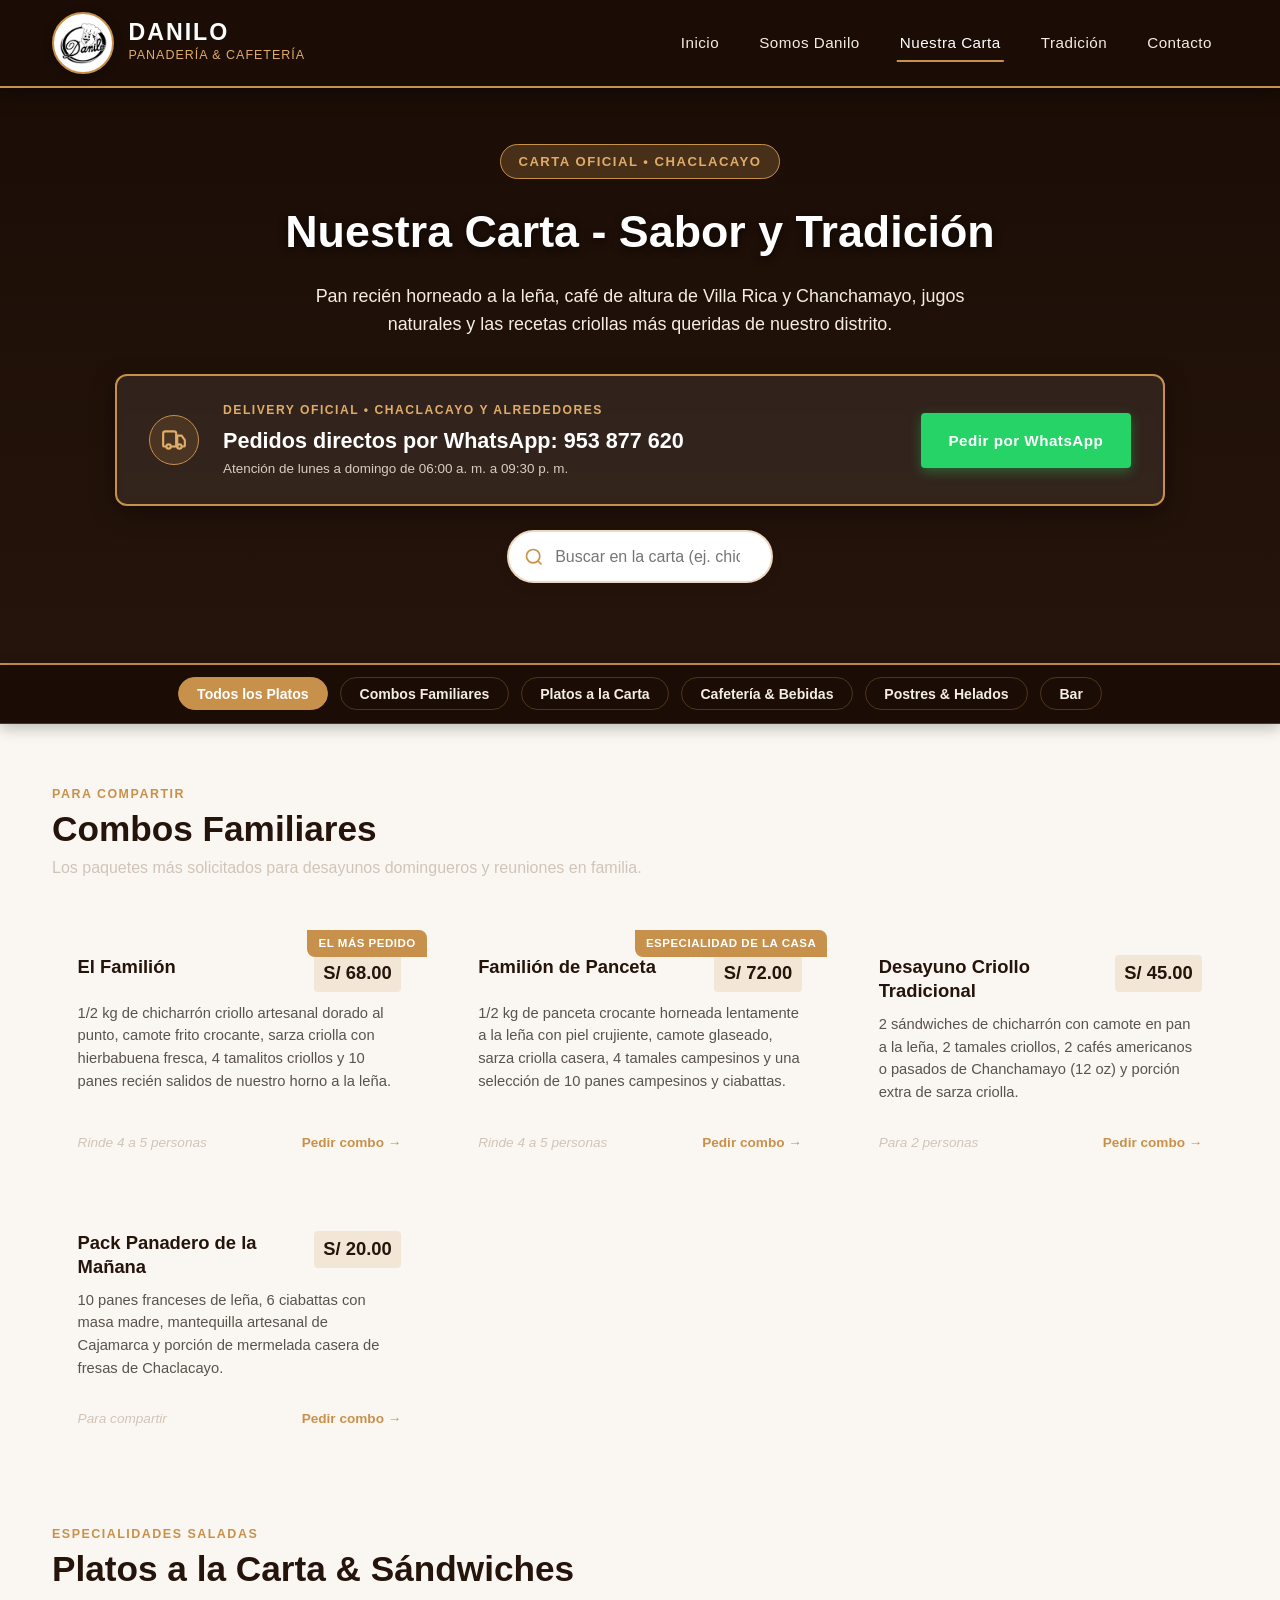
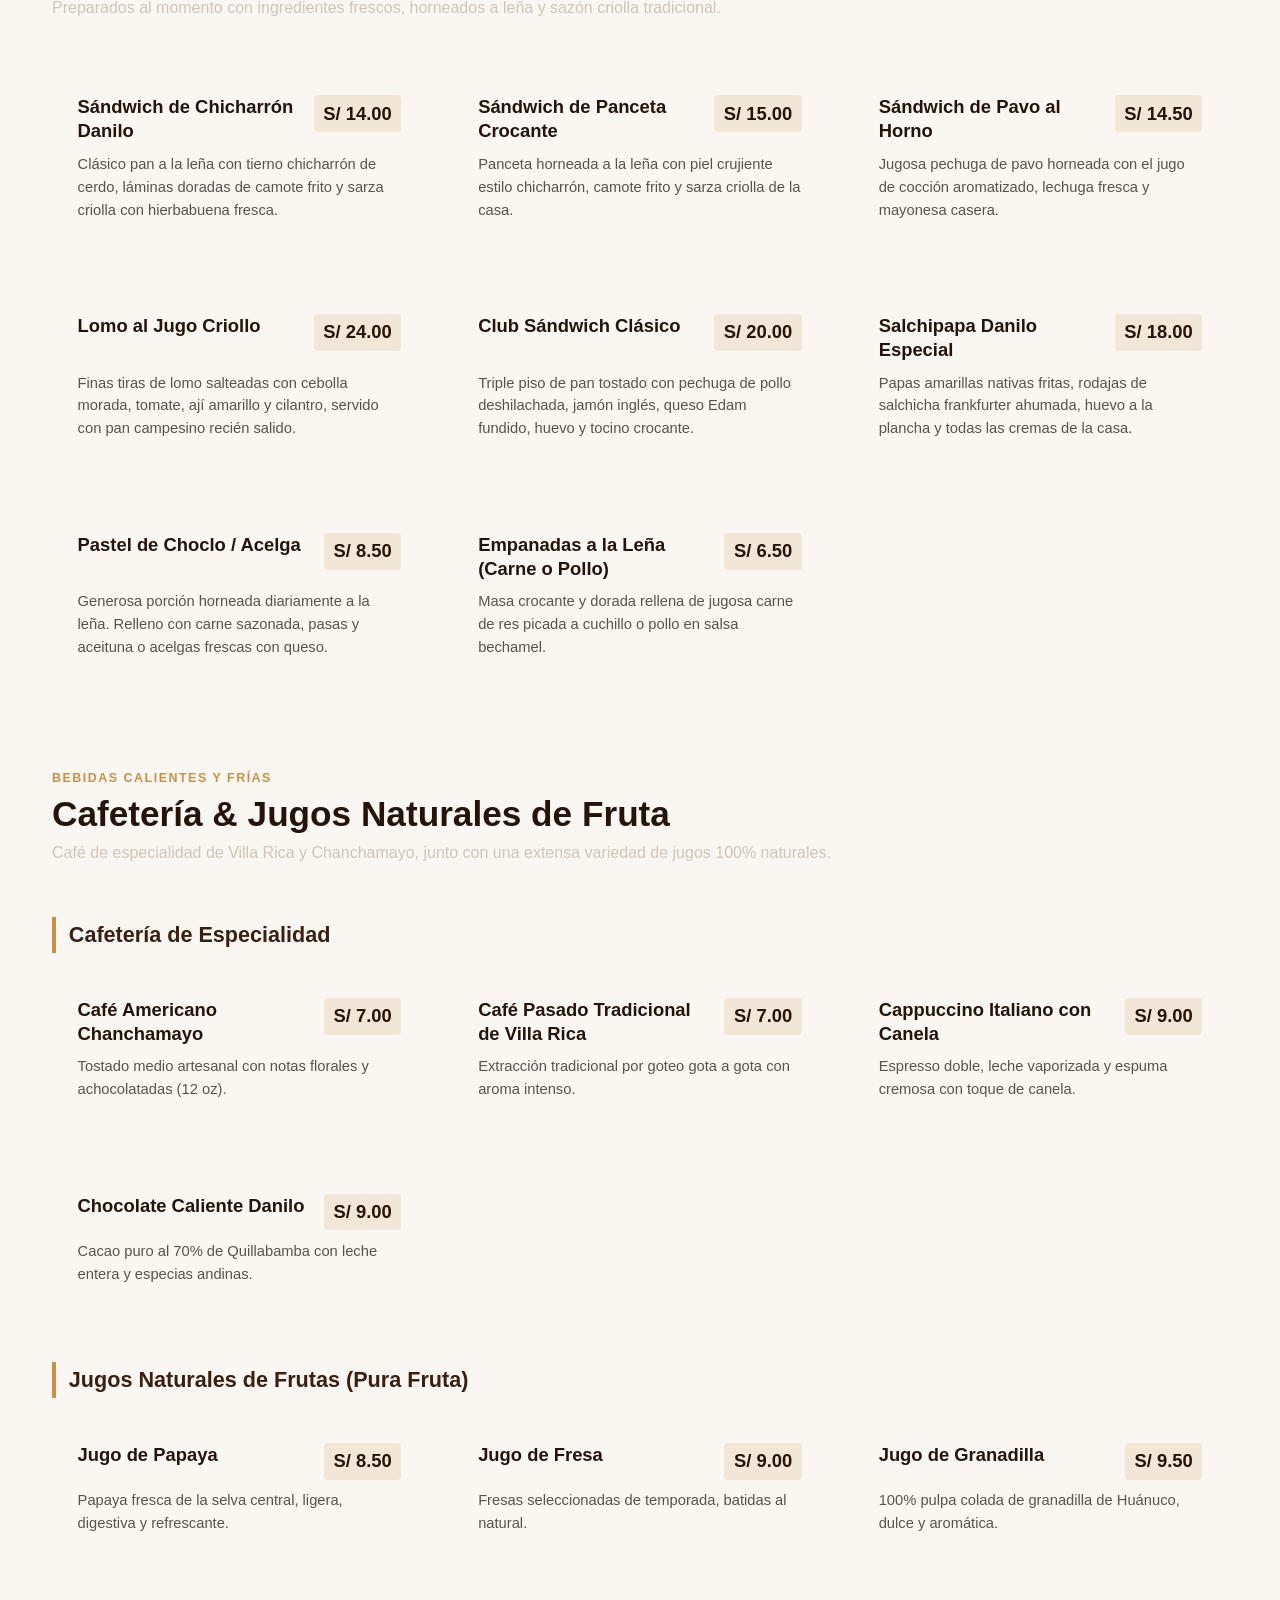
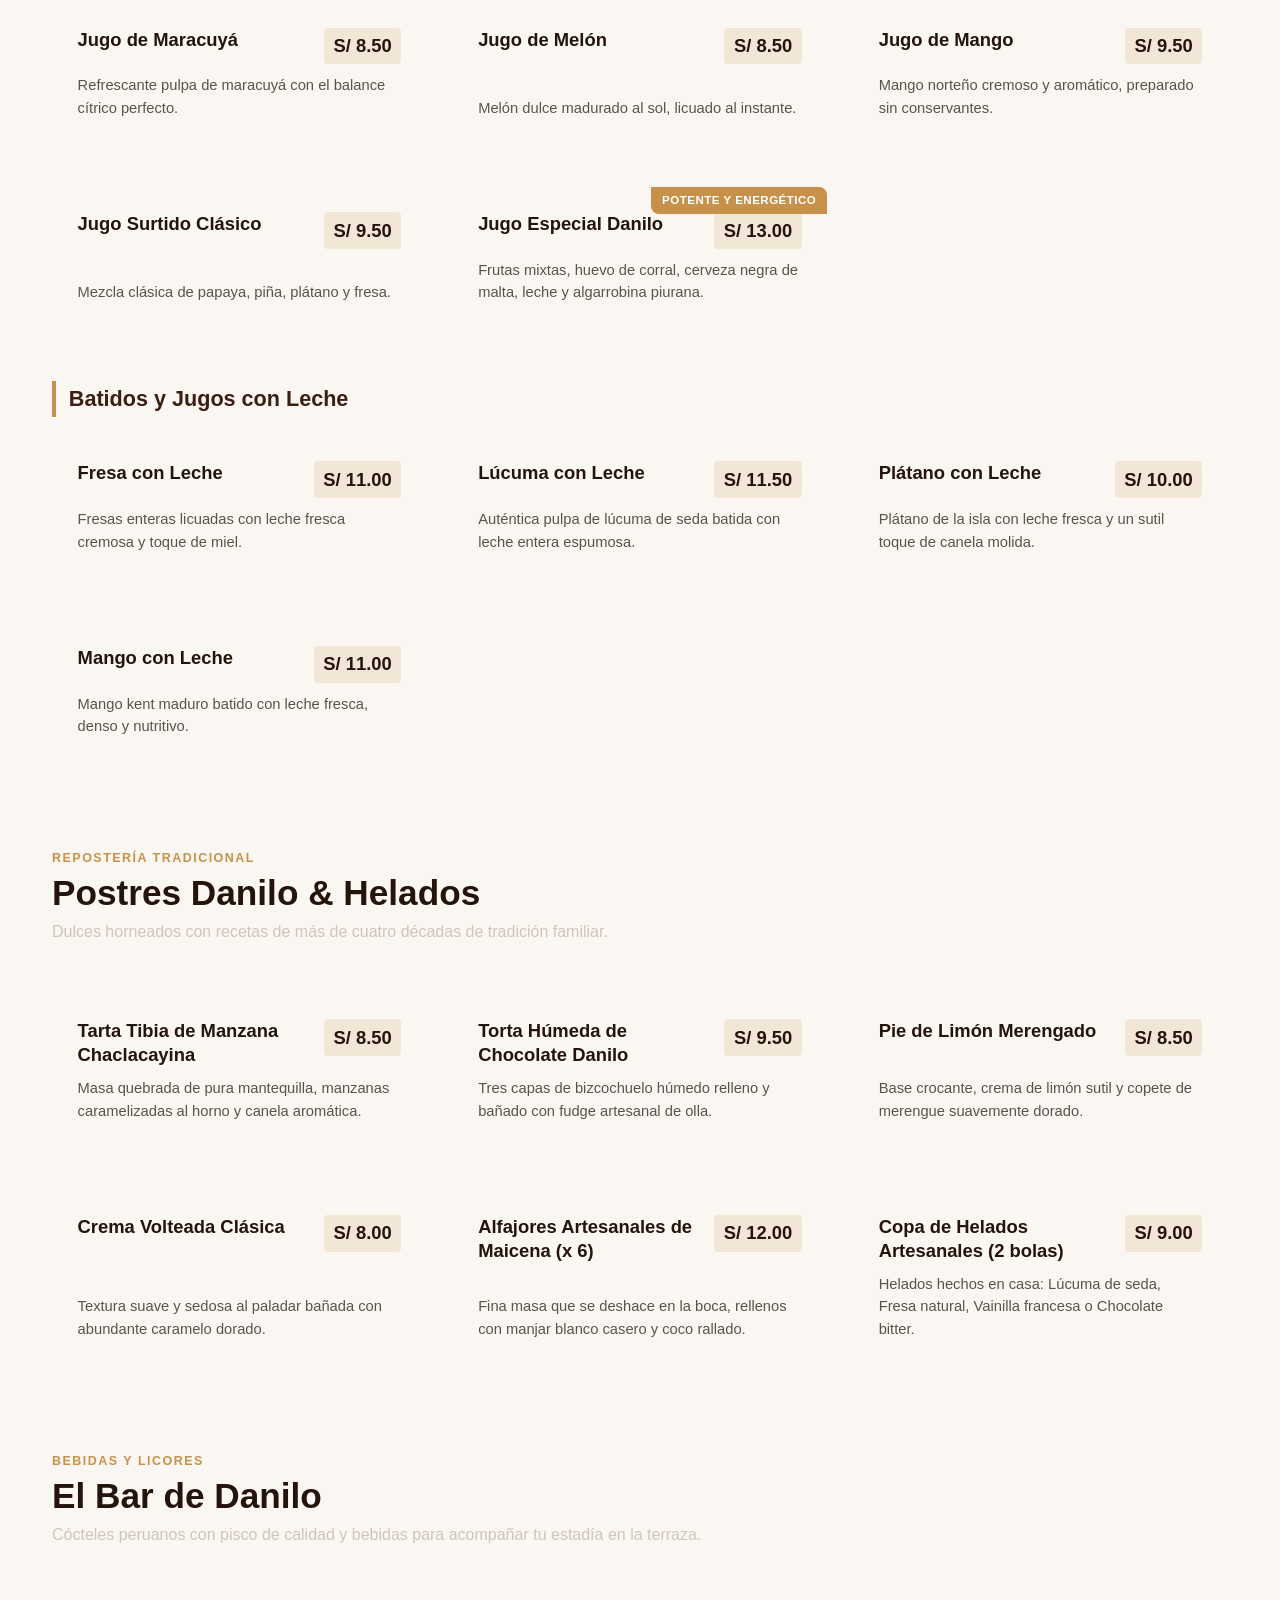
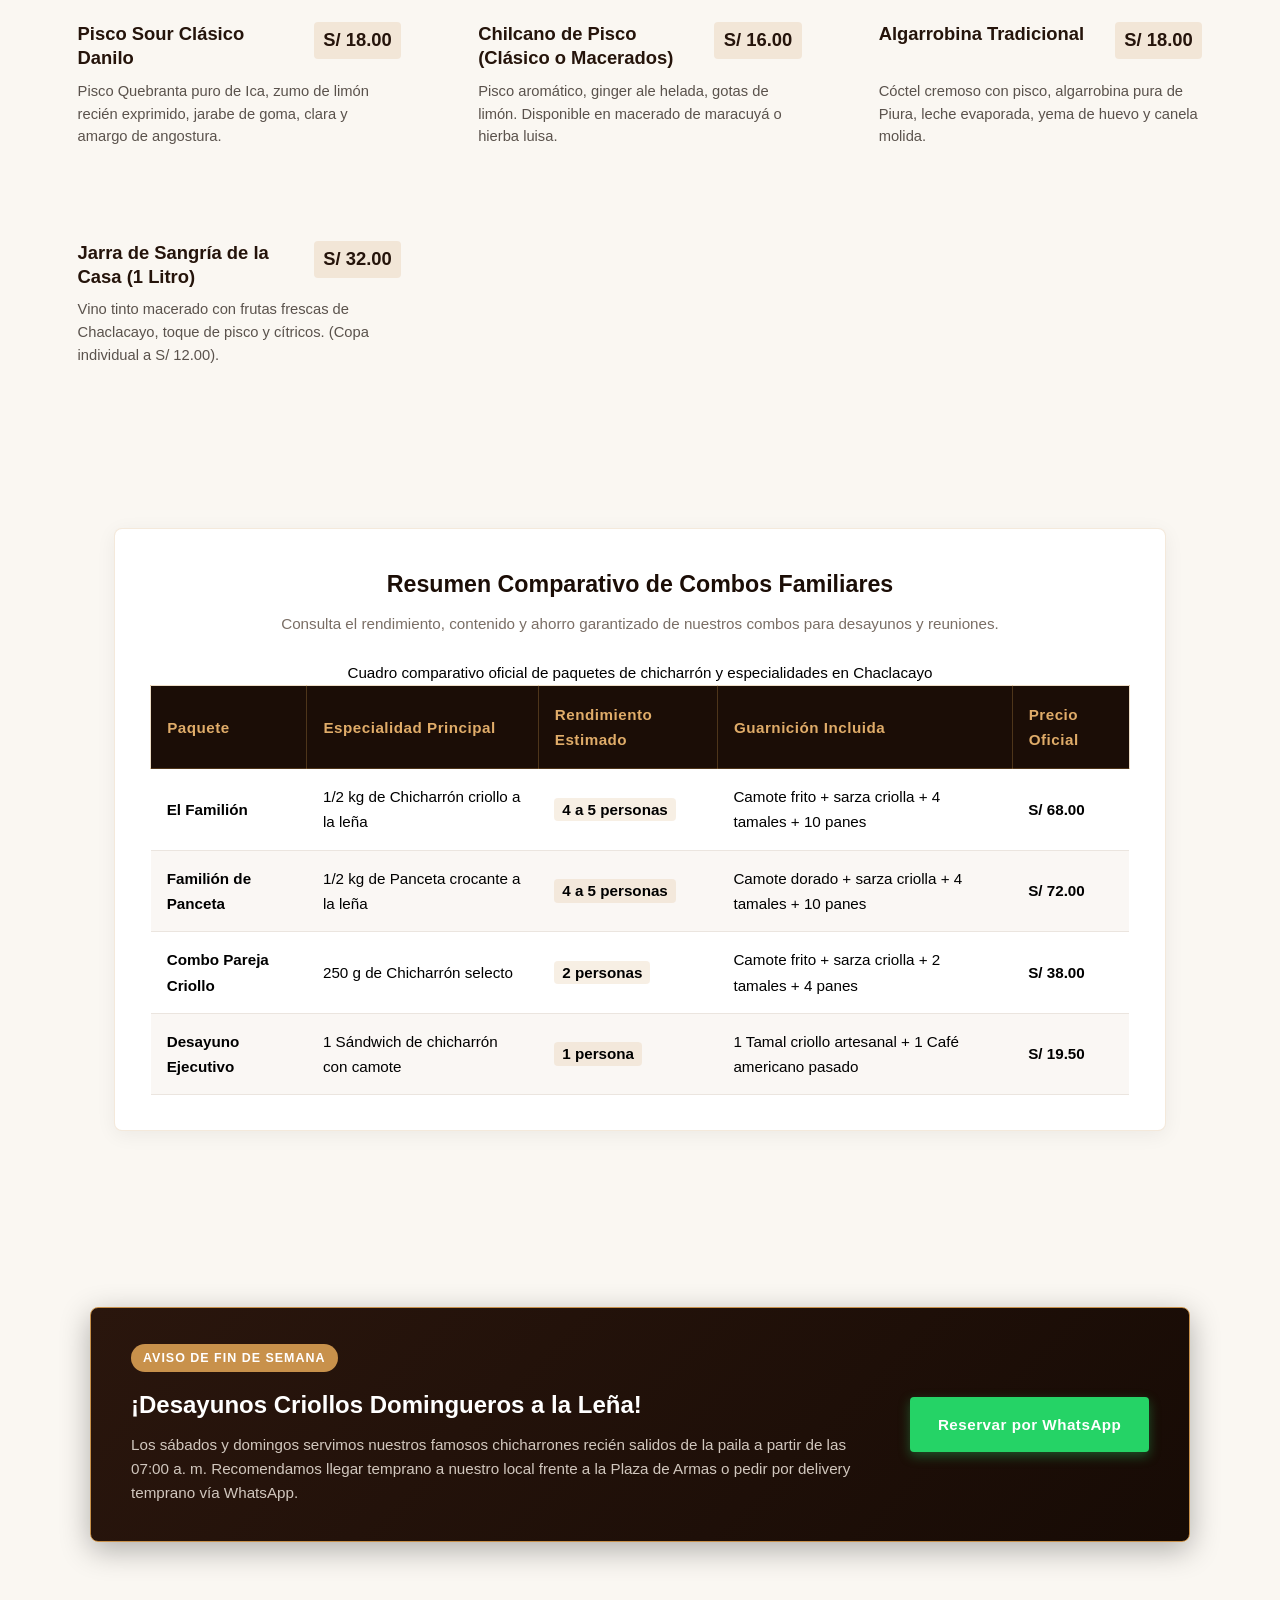
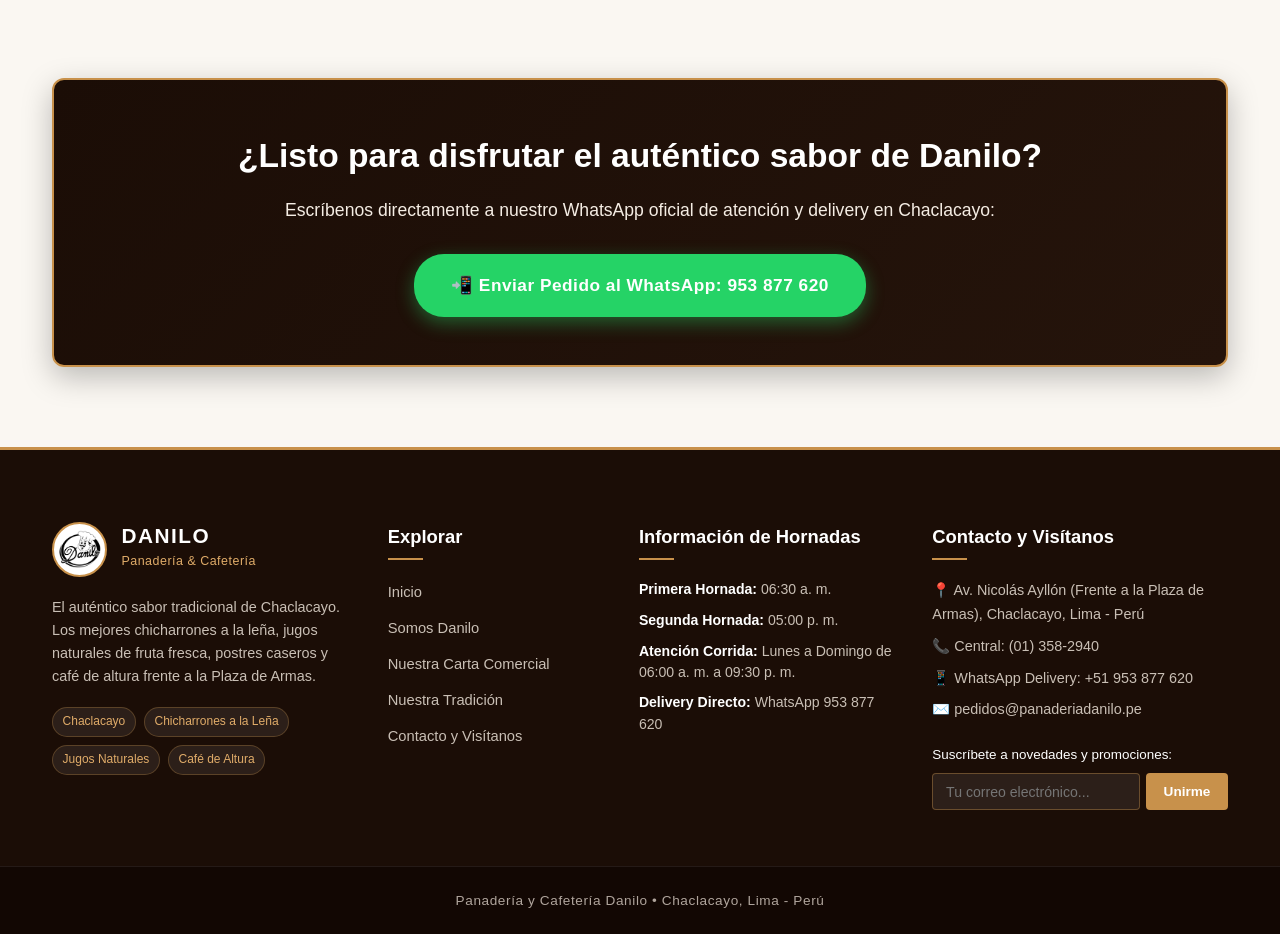
==== commit cd0a39fe: "feat: implementacion integral de rubrica 20/20 (HTML semantico, CSS responsive, JavaScript interacti" ====
--- a/carta.html
+++ b/carta.html
@@ -9,21 +9,28 @@
 <body class="page-carta">
 
     <!-- 1. Cabecera y Menú Superior Fijo Corporativo -->
-    <header class="navbar-fixed" id="top-nav">
+    <header class="navbar-fixed" id="top-nav" role="banner">
         <div class="header-container">
             <a href="index.html#inicio" class="brand-link" title="Ir al Inicio de Panadería y Cafetería Danilo">
-                <img src="images/logo.png" alt="Logotipo Oficial de Panadería y Cafetería Danilo" class="header-logo">
+                <img src="images/logo.png" alt="Logotipo Oficial de Panadería y Cafetería Danilo" class="header-logo" width="55" height="55">
                 <div class="brand-text">
                     <span class="brand-name">DANILO</span>
                     <span class="brand-tagline">Panadería &amp; Cafetería</span>
                 </div>
             </a>
+
+            <!-- Botón Accesible para Menú Móvil (Rúbrica: Accesibilidad e Interactividad) -->
+            <button type="button" class="mobile-menu-btn" aria-label="Abrir menú de navegación" aria-expanded="false" aria-controls="main-nav">
+                <span class="bar" aria-hidden="true"></span>
+                <span class="bar" aria-hidden="true"></span>
+                <span class="bar" aria-hidden="true"></span>
+            </button>
             
-            <nav class="nav-menu">
+            <nav class="nav-menu" id="main-nav" role="navigation" aria-label="Navegación principal">
                 <ul>
                     <li><a href="index.html#inicio">Inicio</a></li>
                     <li><a href="index.html#somos-danilo">Somos Danilo</a></li>
-                    <li><a href="carta.html" class="nav-link-active">Nuestra Carta</a></li>
+                    <li><a href="carta.html" class="nav-link-active" aria-current="page">Nuestra Carta</a></li>
                     <li><a href="index.html#tradicion">Tradición</a></li>
                     <li><a href="#contacto">Contacto</a></li>
                 </ul>
@@ -44,7 +51,7 @@
             <!-- Banner Prominente de Delivery y Pedidos WhatsApp -->
             <div class="delivery-highlight-box">
                 <div class="delivery-icon-col">
-                    <svg viewBox="0 0 24 24" class="delivery-svg" fill="none" stroke="currentColor" stroke-width="2">
+                    <svg viewBox="0 0 24 24" class="delivery-svg" fill="none" stroke="currentColor" stroke-width="2" aria-hidden="true">
                         <path d="M14 18V6a2 2 0 0 0-2-2H4a2 2 0 0 0-2 2v11a1 1 0 0 0 1 1h2"/>
                         <path d="M15 18H9"/>
                         <path d="M19 18h2a1 1 0 0 0 1-1v-5l-3-4h-4v10h1"/>
@@ -66,17 +73,30 @@
                     </a>
                 </div>
             </div>
+
+            <!-- Buscador Interactivo en Tiempo Real (Rúbrica: Interactividad y UX) -->
+            <div class="menu-search-wrapper" role="search">
+                <div class="search-input-group">
+                    <svg viewBox="0 0 24 24" class="search-icon-svg" fill="none" stroke="currentColor" stroke-width="2" aria-hidden="true">
+                        <circle cx="11" cy="11" r="8"></circle>
+                        <line x1="21" y1="21" x2="16.65" y2="16.65"></line>
+                    </svg>
+                    <input type="search" id="menu-search-input" class="menu-search-input" placeholder="Buscar en la carta (ej. chicharrón, café, jugo, tamal, torta)..." aria-label="Buscar productos en la carta">
+                </div>
+                <div id="search-results-counter" class="search-results-counter hidden" role="status" aria-live="polite"></div>
+            </div>
         </div>
     </section>
 
-    <!-- 3. Barra de Navegación Rápida por Categorías (Submenu Sticky) -->
-    <nav class="categories-subnav" aria-label="Categorías de la Carta">
+    <!-- 3. Barra de Navegación Rápida y Filtro Interactivo por Categorías -->
+    <nav class="categories-subnav" aria-label="Filtro de productos por categoría">
         <div class="categories-container">
-            <a href="#combos" class="cat-pill">Combos Familiares</a>
-            <a href="#platos" class="cat-pill">Platos a la Carta</a>
-            <a href="#cafeteria" class="cat-pill">Cafetería &amp; Bebidas</a>
-            <a href="#postres" class="cat-pill">Postres &amp; Helados</a>
-            <a href="#bar" class="cat-pill">Bar</a>
+            <button type="button" class="cat-pill cat-filter-btn active" data-category="all">Todos los Platos</button>
+            <button type="button" class="cat-pill cat-filter-btn" data-category="combos">Combos Familiares</button>
+            <button type="button" class="cat-pill cat-filter-btn" data-category="platos">Platos a la Carta</button>
+            <button type="button" class="cat-pill cat-filter-btn" data-category="cafeteria">Cafetería &amp; Bebidas</button>
+            <button type="button" class="cat-pill cat-filter-btn" data-category="postres">Postres &amp; Helados</button>
+            <button type="button" class="cat-pill cat-filter-btn" data-category="bar">Bar</button>
         </div>
     </nav>
 
@@ -93,7 +113,7 @@
 
             <div class="menu-cards-grid">
                 <!-- El Familión -->
-                <article class="dish-card featured-dish">
+                <article class="dish-card" data-category="combos" featured-dish">
                     <div class="dish-top-tag">El Más Pedido</div>
                     <div class="dish-header">
                         <h3 class="dish-name">El Familión</h3>
@@ -109,7 +129,7 @@
                 </article>
 
                 <!-- Familión de Panceta -->
-                <article class="dish-card featured-dish">
+                <article class="dish-card" data-category="combos" featured-dish">
                     <div class="dish-top-tag">Especialidad de la Casa</div>
                     <div class="dish-header">
                         <h3 class="dish-name">Familión de Panceta</h3>
@@ -125,7 +145,7 @@
                 </article>
 
                 <!-- Combo Desayuno Criollo -->
-                <article class="dish-card">
+                <article class="dish-card" data-category="combos"">
                     <div class="dish-header">
                         <h3 class="dish-name">Desayuno Criollo Tradicional</h3>
                         <span class="dish-price">S/ 45.00</span>
@@ -140,7 +160,7 @@
                 </article>
 
                 <!-- Pack Panadero Danilo -->
-                <article class="dish-card">
+                <article class="dish-card" data-category="combos"">
                     <div class="dish-header">
                         <h3 class="dish-name">Pack Panadero de la Mañana</h3>
                         <span class="dish-price">S/ 20.00</span>
@@ -165,7 +185,7 @@
             </div>
 
             <div class="menu-cards-grid">
-                <article class="dish-card">
+                <article class="dish-card" data-category="platos"">
                     <div class="dish-header">
                         <h3 class="dish-name">Sándwich de Chicharrón Danilo</h3>
                         <span class="dish-price">S/ 14.00</span>
@@ -173,7 +193,7 @@
                     <p class="dish-ingredients">Clásico pan a la leña con tierno chicharrón de cerdo, láminas doradas de camote frito y sarza criolla con hierbabuena fresca.</p>
                 </article>
 
-                <article class="dish-card">
+                <article class="dish-card" data-category="platos"">
                     <div class="dish-header">
                         <h3 class="dish-name">Sándwich de Panceta Crocante</h3>
                         <span class="dish-price">S/ 15.00</span>
@@ -181,7 +201,7 @@
                     <p class="dish-ingredients">Panceta horneada a la leña con piel crujiente estilo chicharrón, camote frito y sarza criolla de la casa.</p>
                 </article>
 
-                <article class="dish-card">
+                <article class="dish-card" data-category="platos"">
                     <div class="dish-header">
                         <h3 class="dish-name">Sándwich de Pavo al Horno</h3>
                         <span class="dish-price">S/ 14.50</span>
@@ -189,7 +209,7 @@
                     <p class="dish-ingredients">Jugosa pechuga de pavo horneada con el jugo de cocción aromatizado, lechuga fresca y mayonesa casera.</p>
                 </article>
 
-                <article class="dish-card">
+                <article class="dish-card" data-category="platos"">
                     <div class="dish-header">
                         <h3 class="dish-name">Lomo al Jugo Criollo</h3>
                         <span class="dish-price">S/ 24.00</span>
@@ -197,7 +217,7 @@
                     <p class="dish-ingredients">Finas tiras de lomo salteadas con cebolla morada, tomate, ají amarillo y cilantro, servido con pan campesino recién salido.</p>
                 </article>
 
-                <article class="dish-card">
+                <article class="dish-card" data-category="platos"">
                     <div class="dish-header">
                         <h3 class="dish-name">Club Sándwich Clásico</h3>
                         <span class="dish-price">S/ 20.00</span>
@@ -205,7 +225,7 @@
                     <p class="dish-ingredients">Triple piso de pan tostado con pechuga de pollo deshilachada, jamón inglés, queso Edam fundido, huevo y tocino crocante.</p>
                 </article>
 
-                <article class="dish-card">
+                <article class="dish-card" data-category="platos"">
                     <div class="dish-header">
                         <h3 class="dish-name">Salchipapa Danilo Especial</h3>
                         <span class="dish-price">S/ 18.00</span>
@@ -213,7 +233,7 @@
                     <p class="dish-ingredients">Papas amarillas nativas fritas, rodajas de salchicha frankfurter ahumada, huevo a la plancha y todas las cremas de la casa.</p>
                 </article>
 
-                <article class="dish-card">
+                <article class="dish-card" data-category="platos"">
                     <div class="dish-header">
                         <h3 class="dish-name">Pastel de Choclo / Acelga</h3>
                         <span class="dish-price">S/ 8.50</span>
@@ -221,7 +241,7 @@
                     <p class="dish-ingredients">Generosa porción horneada diariamente a la leña. Relleno con carne sazonada, pasas y aceituna o acelgas frescas con queso.</p>
                 </article>
 
-                <article class="dish-card">
+                <article class="dish-card" data-category="platos"">
                     <div class="dish-header">
                         <h3 class="dish-name">Empanadas a la Leña (Carne o Pollo)</h3>
                         <span class="dish-price">S/ 6.50</span>
@@ -243,7 +263,7 @@
             <div class="sub-category-block">
                 <h3 class="sub-category-title">Cafetería de Especialidad</h3>
                 <div class="menu-cards-grid">
-                    <article class="dish-card">
+                    <article class="dish-card" data-category="cafeteria"">
                         <div class="dish-header">
                             <h4 class="dish-name">Café Americano Chanchamayo</h4>
                             <span class="dish-price">S/ 7.00</span>
@@ -251,7 +271,7 @@
                         <p class="dish-ingredients">Tostado medio artesanal con notas florales y achocolatadas (12 oz).</p>
                     </article>
 
-                    <article class="dish-card">
+                    <article class="dish-card" data-category="cafeteria"">
                         <div class="dish-header">
                             <h4 class="dish-name">Café Pasado Tradicional de Villa Rica</h4>
                             <span class="dish-price">S/ 7.00</span>
@@ -259,7 +279,7 @@
                         <p class="dish-ingredients">Extracción tradicional por goteo gota a gota con aroma intenso.</p>
                     </article>
 
-                    <article class="dish-card">
+                    <article class="dish-card" data-category="cafeteria"">
                         <div class="dish-header">
                             <h4 class="dish-name">Cappuccino Italiano con Canela</h4>
                             <span class="dish-price">S/ 9.00</span>
@@ -267,7 +287,7 @@
                         <p class="dish-ingredients">Espresso doble, leche vaporizada y espuma cremosa con toque de canela.</p>
                     </article>
 
-                    <article class="dish-card">
+                    <article class="dish-card" data-category="cafeteria"">
                         <div class="dish-header">
                             <h4 class="dish-name">Chocolate Caliente Danilo</h4>
                             <span class="dish-price">S/ 9.00</span>
@@ -281,7 +301,7 @@
             <div class="sub-category-block">
                 <h3 class="sub-category-title">Jugos Naturales de Frutas (Pura Fruta)</h3>
                 <div class="menu-cards-grid">
-                    <article class="dish-card">
+                    <article class="dish-card" data-category="cafeteria"">
                         <div class="dish-header">
                             <h4 class="dish-name">Jugo de Papaya</h4>
                             <span class="dish-price">S/ 8.50</span>
@@ -289,7 +309,7 @@
                         <p class="dish-ingredients">Papaya fresca de la selva central, ligera, digestiva y refrescante.</p>
                     </article>
 
-                    <article class="dish-card">
+                    <article class="dish-card" data-category="cafeteria"">
                         <div class="dish-header">
                             <h4 class="dish-name">Jugo de Fresa</h4>
                             <span class="dish-price">S/ 9.00</span>
@@ -297,7 +317,7 @@
                         <p class="dish-ingredients">Fresas seleccionadas de temporada, batidas al natural.</p>
                     </article>
 
-                    <article class="dish-card">
+                    <article class="dish-card" data-category="cafeteria"">
                         <div class="dish-header">
                             <h4 class="dish-name">Jugo de Granadilla</h4>
                             <span class="dish-price">S/ 9.50</span>
@@ -305,7 +325,7 @@
                         <p class="dish-ingredients">100% pulpa colada de granadilla de Huánuco, dulce y aromática.</p>
                     </article>
 
-                    <article class="dish-card">
+                    <article class="dish-card" data-category="cafeteria"">
                         <div class="dish-header">
                             <h4 class="dish-name">Jugo de Maracuyá</h4>
                             <span class="dish-price">S/ 8.50</span>
@@ -313,7 +333,7 @@
                         <p class="dish-ingredients">Refrescante pulpa de maracuyá con el balance cítrico perfecto.</p>
                     </article>
 
-                    <article class="dish-card">
+                    <article class="dish-card" data-category="cafeteria"">
                         <div class="dish-header">
                             <h4 class="dish-name">Jugo de Melón</h4>
                             <span class="dish-price">S/ 8.50</span>
@@ -321,7 +341,7 @@
                         <p class="dish-ingredients">Melón dulce madurado al sol, licuado al instante.</p>
                     </article>
 
-                    <article class="dish-card">
+                    <article class="dish-card" data-category="cafeteria"">
                         <div class="dish-header">
                             <h4 class="dish-name">Jugo de Mango</h4>
                             <span class="dish-price">S/ 9.50</span>
@@ -329,7 +349,7 @@
                         <p class="dish-ingredients">Mango norteño cremoso y aromático, preparado sin conservantes.</p>
                     </article>
 
-                    <article class="dish-card">
+                    <article class="dish-card" data-category="cafeteria"">
                         <div class="dish-header">
                             <h4 class="dish-name">Jugo Surtido Clásico</h4>
                             <span class="dish-price">S/ 9.50</span>
@@ -337,7 +357,7 @@
                         <p class="dish-ingredients">Mezcla clásica de papaya, piña, plátano y fresa.</p>
                     </article>
 
-                    <article class="dish-card featured-dish">
+                    <article class="dish-card" data-category="cafeteria" featured-dish">
                         <div class="dish-top-tag">Potente y Energético</div>
                         <div class="dish-header">
                             <h4 class="dish-name">Jugo Especial Danilo</h4>
@@ -352,7 +372,7 @@
             <div class="sub-category-block">
                 <h3 class="sub-category-title">Batidos y Jugos con Leche</h3>
                 <div class="menu-cards-grid">
-                    <article class="dish-card">
+                    <article class="dish-card" data-category="cafeteria"">
                         <div class="dish-header">
                             <h4 class="dish-name">Fresa con Leche</h4>
                             <span class="dish-price">S/ 11.00</span>
@@ -360,7 +380,7 @@
                         <p class="dish-ingredients">Fresas enteras licuadas con leche fresca cremosa y toque de miel.</p>
                     </article>
 
-                    <article class="dish-card">
+                    <article class="dish-card" data-category="cafeteria"">
                         <div class="dish-header">
                             <h4 class="dish-name">Lúcuma con Leche</h4>
                             <span class="dish-price">S/ 11.50</span>
@@ -368,7 +388,7 @@
                         <p class="dish-ingredients">Auténtica pulpa de lúcuma de seda batida con leche entera espumosa.</p>
                     </article>
 
-                    <article class="dish-card">
+                    <article class="dish-card" data-category="cafeteria"">
                         <div class="dish-header">
                             <h4 class="dish-name">Plátano con Leche</h4>
                             <span class="dish-price">S/ 10.00</span>
@@ -376,7 +396,7 @@
                         <p class="dish-ingredients">Plátano de la isla con leche fresca y un sutil toque de canela molida.</p>
                     </article>
 
-                    <article class="dish-card">
+                    <article class="dish-card" data-category="cafeteria"">
                         <div class="dish-header">
                             <h4 class="dish-name">Mango con Leche</h4>
                             <span class="dish-price">S/ 11.00</span>
@@ -396,7 +416,7 @@
             </div>
 
             <div class="menu-cards-grid">
-                <article class="dish-card">
+                <article class="dish-card" data-category="postres"">
                     <div class="dish-header">
                         <h3 class="dish-name">Tarta Tibia de Manzana Chaclacayina</h3>
                         <span class="dish-price">S/ 8.50</span>
@@ -404,7 +424,7 @@
                     <p class="dish-ingredients">Masa quebrada de pura mantequilla, manzanas caramelizadas al horno y canela aromática.</p>
                 </article>
 
-                <article class="dish-card">
+                <article class="dish-card" data-category="postres"">
                     <div class="dish-header">
                         <h3 class="dish-name">Torta Húmeda de Chocolate Danilo</h3>
                         <span class="dish-price">S/ 9.50</span>
@@ -412,7 +432,7 @@
                     <p class="dish-ingredients">Tres capas de bizcochuelo húmedo relleno y bañado con fudge artesanal de olla.</p>
                 </article>
 
-                <article class="dish-card">
+                <article class="dish-card" data-category="postres"">
                     <div class="dish-header">
                         <h3 class="dish-name">Pie de Limón Merengado</h3>
                         <span class="dish-price">S/ 8.50</span>
@@ -420,7 +440,7 @@
                     <p class="dish-ingredients">Base crocante, crema de limón sutil y copete de merengue suavemente dorado.</p>
                 </article>
 
-                <article class="dish-card">
+                <article class="dish-card" data-category="postres"">
                     <div class="dish-header">
                         <h3 class="dish-name">Crema Volteada Clásica</h3>
                         <span class="dish-price">S/ 8.00</span>
@@ -428,7 +448,7 @@
                     <p class="dish-ingredients">Textura suave y sedosa al paladar bañada con abundante caramelo dorado.</p>
                 </article>
 
-                <article class="dish-card">
+                <article class="dish-card" data-category="postres"">
                     <div class="dish-header">
                         <h3 class="dish-name">Alfajores Artesanales de Maicena (x 6)</h3>
                         <span class="dish-price">S/ 12.00</span>
@@ -436,7 +456,7 @@
                     <p class="dish-ingredients">Fina masa que se deshace en la boca, rellenos con manjar blanco casero y coco rallado.</p>
                 </article>
 
-                <article class="dish-card">
+                <article class="dish-card" data-category="postres"">
                     <div class="dish-header">
                         <h3 class="dish-name">Copa de Helados Artesanales (2 bolas)</h3>
                         <span class="dish-price">S/ 9.00</span>
@@ -455,7 +475,7 @@
             </div>
 
             <div class="menu-cards-grid">
-                <article class="dish-card">
+                <article class="dish-card" data-category="bar"">
                     <div class="dish-header">
                         <h3 class="dish-name">Pisco Sour Clásico Danilo</h3>
                         <span class="dish-price">S/ 18.00</span>
@@ -463,7 +483,7 @@
                     <p class="dish-ingredients">Pisco Quebranta puro de Ica, zumo de limón recién exprimido, jarabe de goma, clara y amargo de angostura.</p>
                 </article>
 
-                <article class="dish-card">
+                <article class="dish-card" data-category="bar"">
                     <div class="dish-header">
                         <h3 class="dish-name">Chilcano de Pisco (Clásico o Macerados)</h3>
                         <span class="dish-price">S/ 16.00</span>
@@ -471,7 +491,7 @@
                     <p class="dish-ingredients">Pisco aromático, ginger ale helada, gotas de limón. Disponible en macerado de maracuyá o hierba luisa.</p>
                 </article>
 
-                <article class="dish-card">
+                <article class="dish-card" data-category="bar"">
                     <div class="dish-header">
                         <h3 class="dish-name">Algarrobina Tradicional</h3>
                         <span class="dish-price">S/ 18.00</span>
@@ -479,7 +499,7 @@
                     <p class="dish-ingredients">Cóctel cremoso con pisco, algarrobina pura de Piura, leche evaporada, yema de huevo y canela molida.</p>
                 </article>
 
-                <article class="dish-card">
+                <article class="dish-card" data-category="bar"">
                     <div class="dish-header">
                         <h3 class="dish-name">Jarra de Sangría de la Casa (1 Litro)</h3>
                         <span class="dish-price">S/ 32.00</span>
@@ -488,6 +508,84 @@
                 </article>
             </div>
         </section>
+
+        <!-- Estado Vacío para Búsqueda Sin Resultados -->
+        <div id="search-empty-state" class="search-empty-state hidden" role="status">
+            <h3>No encontramos resultados para tu búsqueda</h3>
+            <p>Intenta buscando con otro término (ej. "chicharrón", "café", "jugo", "pan") o haz clic en "Todos los Platos".</p>
+        </div>
+
+        <!-- Sección Semántica: Tabla Comparativa de Combos (Rúbrica: Semántica y Organización) -->
+        <section class="table-section" aria-labelledby="table-heading">
+            <div class="danilo-table-card">
+                <h2 id="table-heading" class="danilo-table-title">Resumen Comparativo de Combos Familiares</h2>
+                <p class="danilo-table-desc">Consulta el rendimiento, contenido y ahorro garantizado de nuestros combos para desayunos y reuniones.</p>
+                <div class="table-responsive">
+                    <table class="danilo-table">
+                        <caption>Cuadro comparativo oficial de paquetes de chicharrón y especialidades en Chaclacayo</caption>
+                        <thead>
+                            <tr>
+                                <th scope="col">Paquete</th>
+                                <th scope="col">Especialidad Principal</th>
+                                <th scope="col">Rendimiento Estimado</th>
+                                <th scope="col">Guarnición Incluida</th>
+                                <th scope="col">Precio Oficial</th>
+                            </tr>
+                        </thead>
+                        <tbody>
+                            <tr>
+                                <td><strong>El Familión</strong></td>
+                                <td>1/2 kg de Chicharrón criollo a la leña</td>
+                                <td><span class="tag-highlight">4 a 5 personas</span></td>
+                                <td>Camote frito + sarza criolla + 4 tamales + 10 panes</td>
+                                <td><strong>S/ 68.00</strong></td>
+                            </tr>
+                            <tr>
+                                <td><strong>Familión de Panceta</strong></td>
+                                <td>1/2 kg de Panceta crocante a la leña</td>
+                                <td><span class="tag-highlight">4 a 5 personas</span></td>
+                                <td>Camote dorado + sarza criolla + 4 tamales + 10 panes</td>
+                                <td><strong>S/ 72.00</strong></td>
+                            </tr>
+                            <tr>
+                                <td><strong>Combo Pareja Criollo</strong></td>
+                                <td>250 g de Chicharrón selecto</td>
+                                <td><span class="tag-highlight">2 personas</span></td>
+                                <td>Camote frito + sarza criolla + 2 tamales + 4 panes</td>
+                                <td><strong>S/ 38.00</strong></td>
+                            </tr>
+                            <tr>
+                                <td><strong>Desayuno Ejecutivo</strong></td>
+                                <td>1 Sándwich de chicharrón con camote</td>
+                                <td><span class="tag-highlight">1 persona</span></td>
+                                <td>1 Tamal criollo artesanal + 1 Café americano pasado</td>
+                                <td><strong>S/ 19.50</strong></td>
+                            </tr>
+                        </tbody>
+                    </table>
+                </div>
+            </div>
+        </section>
+
+        <!-- Aside Semántico: Promociones y Avisos Especiales (Rúbrica: Semántica HTML5) -->
+        <aside class="menu-aside-box" aria-label="Aviso especial de promociones y horarios">
+            <div class="aside-text-col">
+                <span class="aside-badge">Aviso de Fin de Semana</span>
+                <h2 class="aside-title">¡Desayunos Criollos Domingueros a la Leña!</h2>
+                <p class="aside-desc">
+                    Los sábados y domingos servimos nuestros famosos chicharrones recién salidos de la paila a partir de las 07:00 a. m. 
+                    Recomendamos llegar temprano a nuestro local frente a la Plaza de Armas o pedir por delivery temprano vía WhatsApp.
+                </p>
+            </div>
+            <div class="aside-cta-col">
+                <a href="https://wa.me/51953877620?text=Hola%20Danilo,%20deseo%20reservar%20mi%20desayuno%20criollo" 
+                   target="_blank" 
+                   rel="noopener noreferrer" 
+                   class="btn btn-whatsapp">
+                    Reservar por WhatsApp
+                </a>
+            </div>
+        </aside>
 
         <!-- Llamado a la Acción Directo de Pedidos -->
         <div class="order-cta-banner">
@@ -508,13 +606,13 @@
     </main>
 
     <!-- 5. Footer Corporativo Multicolumna -->
-    <footer class="corporate-footer" id="contacto">
+    <footer class="corporate-footer" id="contacto" role="contentinfo">
         <div class="footer-inner-grid">
             
             <!-- Columna 1: Identidad Corporativa -->
             <div class="footer-column brand-column">
                 <div class="footer-logo-header">
-                    <img src="images/logo.png" alt="Logo Danilo" class="footer-logo">
+                    <img src="images/logo.png" alt="Logo de Danilo" class="footer-logo" width="55" height="55" loading="lazy">
                     <div>
                         <span class="f-brand-title">DANILO</span>
                         <span class="f-brand-sub">Panadería &amp; Cafetería</span>
@@ -566,10 +664,10 @@
 
                 <div class="newsletter-widget">
                     <label for="newsletter-email" class="nl-widget-label">Suscríbete a novedades y promociones:</label>
-                    <div class="nl-widget-inputs">
-                        <input type="email" id="newsletter-email" placeholder="Tu correo electrónico..." required>
-                        <button type="button" class="btn-nl-submit">Unirme</button>
-                    </div>
+                    <form id="newsletter-form" class="nl-widget-inputs" novalidate>
+                        <input type="email" id="newsletter-email" name="email" placeholder="Tu correo electrónico..." required aria-required="true" autocomplete="email">
+                        <button type="submit" class="btn-nl-submit" aria-label="Suscribirme al boletín de novedades">Unirme</button>
+                    </form>
                 </div>
             </div>
 
@@ -583,5 +681,15 @@
         </div>
     </footer>
 
+    <!-- Botón Accesible "Volver Arriba" (Rúbrica: Interactividad y UX) -->
+    <button type="button" id="scroll-top-btn" class="scroll-top-btn" aria-label="Volver arriba de la página" title="Volver al inicio">
+        &#8593;
+    </button>
+
+    <!-- Contenedor Accesible para Notificaciones Toast (Rúbrica: Feedback UX) -->
+    <div id="toast-container" class="toast-container" role="status" aria-live="polite"></div>
+
+    <!-- Script de Interactividad y Accesibilidad (Vanilla JS ES6+) -->
+    <script defer src="script.js"></script>
 </body>
 </html>
--- a/styles.css
+++ b/styles.css
@@ -1246,3 +1246,440 @@
         padding: 0.85rem 1.5rem;
     }
 }
+
+/* ==========================================================================
+   RÚBRICA WEB 20/20: MEJORAS DE ACCESIBILIDAD, INTERACTIVIDAD Y COMPONENTES
+   (JavaScript, Navegación Móvil, Toast Feedback, Buscador y Tablas)
+   ========================================================================== */
+
+/* 1. Cabecera Dinámica con Scroll */
+.navbar-fixed.navbar-scrolled {
+    background-color: rgba(23, 11, 5, 0.98);
+    box-shadow: 0 6px 25px rgba(0, 0, 0, 0.65);
+    border-bottom: 2px solid var(--color-gold);
+}
+
+/* 2. Botón Móvil Accesible (Hamburger Toggle) */
+.mobile-menu-btn {
+    display: none;
+    background: transparent;
+    border: 1px solid var(--color-gold);
+    border-radius: var(--radius-sm);
+    padding: 0.5rem;
+    cursor: pointer;
+    flex-direction: column;
+    justify-content: center;
+    gap: 5px;
+    width: 42px;
+    height: 40px;
+    transition: var(--transition-fast);
+}
+
+.mobile-menu-btn .bar {
+    display: block;
+    width: 100%;
+    height: 2px;
+    background-color: var(--color-gold-light);
+    border-radius: 2px;
+    transition: var(--transition-fast);
+}
+
+.mobile-menu-btn:hover {
+    background-color: rgba(200, 145, 75, 0.15);
+}
+
+.mobile-menu-btn[aria-expanded="true"] .bar:nth-child(1) {
+    transform: translateY(7px) rotate(45deg);
+}
+
+.mobile-menu-btn[aria-expanded="true"] .bar:nth-child(2) {
+    opacity: 0;
+}
+
+.mobile-menu-btn[aria-expanded="true"] .bar:nth-child(3) {
+    transform: translateY(-7px) rotate(-45deg);
+}
+
+/* 3. Sistema de Notificaciones Toast Accesible */
+.toast-container {
+    position: fixed;
+    bottom: 24px;
+    right: 24px;
+    z-index: 9999;
+    display: flex;
+    flex-direction: column;
+    gap: 12px;
+    max-width: 380px;
+    pointer-events: none;
+}
+
+.toast-item {
+    pointer-events: auto;
+    background-color: var(--color-dark-espresso);
+    color: #ffffff;
+    border: 1px solid var(--color-gold);
+    border-radius: var(--radius-sm);
+    padding: 0.9rem 1.2rem;
+    box-shadow: 0 8px 24px rgba(0, 0, 0, 0.5);
+    display: flex;
+    align-items: center;
+    gap: 0.8rem;
+    font-size: 0.9rem;
+    line-height: 1.4;
+    opacity: 0;
+    transform: translateY(20px);
+    transition: opacity 0.3s ease, transform 0.3s ease;
+}
+
+.toast-item.is-visible {
+    opacity: 1;
+    transform: translateY(0);
+}
+
+.toast-item.toast-success {
+    border-left: 5px solid #25d366;
+}
+
+.toast-item.toast-error {
+    border-left: 5px solid #e74c3c;
+}
+
+.toast-icon {
+    font-weight: 800;
+    font-size: 1.1rem;
+}
+
+.toast-item.toast-success .toast-icon {
+    color: #25d366;
+}
+
+.toast-item.toast-error .toast-icon {
+    color: #e74c3c;
+}
+
+.toast-text {
+    flex: 1;
+}
+
+.toast-close {
+    background: transparent;
+    border: none;
+    color: #9a8f87;
+    font-size: 1.3rem;
+    line-height: 1;
+    cursor: pointer;
+    padding: 0 4px;
+}
+
+.toast-close:hover {
+    color: #ffffff;
+}
+
+/* 4. Feedback de Error en Inputs */
+.input-error {
+    border-color: #e74c3c !important;
+    background-color: rgba(231, 76, 60, 0.1) !important;
+    animation: shake 0.3s ease;
+}
+
+@keyframes shake {
+    0%, 100% { transform: translateX(0); }
+    25% { transform: translateX(-5px); }
+    75% { transform: translateX(5px); }
+}
+
+/* 5. Botón Flotante Volver Arriba */
+.scroll-top-btn {
+    position: fixed;
+    bottom: 24px;
+    left: 24px;
+    width: 44px;
+    height: 44px;
+    border-radius: var(--radius-full);
+    background-color: var(--color-gold);
+    color: #ffffff;
+    border: 2px solid #ffffff;
+    box-shadow: 0 4px 15px rgba(0, 0, 0, 0.4);
+    font-size: 1.2rem;
+    font-weight: 700;
+    cursor: pointer;
+    display: flex;
+    align-items: center;
+    justify-content: center;
+    opacity: 0;
+    visibility: hidden;
+    transform: translateY(15px);
+    transition: all 0.3s ease;
+    z-index: 998;
+}
+
+.scroll-top-btn.is-visible {
+    opacity: 1;
+    visibility: visible;
+    transform: translateY(0);
+}
+
+.scroll-top-btn:hover {
+    background-color: var(--color-dark-espresso);
+    border-color: var(--color-gold);
+    color: var(--color-gold);
+    transform: translateY(-3px);
+}
+
+/* 6. Buscador y Filtro Dinámico en carta.html */
+.menu-search-wrapper {
+    max-width: 720px;
+    margin: 1.5rem auto 2rem;
+    padding: 0 1.5rem;
+    position: relative;
+}
+
+.search-input-group {
+    position: relative;
+    display: flex;
+    align-items: center;
+}
+
+.search-icon-svg {
+    position: absolute;
+    left: 1.1rem;
+    width: 20px;
+    height: 20px;
+    color: var(--color-gold);
+    pointer-events: none;
+}
+
+.menu-search-input {
+    width: 100%;
+    padding: 0.95rem 1rem 0.95rem 2.9rem;
+    font-size: 1rem;
+    border: 2px solid rgba(200, 145, 75, 0.35);
+    background-color: #ffffff;
+    border-radius: 30px;
+    outline: none;
+    transition: var(--transition-fast);
+    box-shadow: 0 4px 15px rgba(0, 0, 0, 0.05);
+    color: var(--color-text-dark);
+}
+
+.menu-search-input:focus {
+    border-color: var(--color-gold);
+    box-shadow: 0 4px 20px rgba(200, 145, 75, 0.25);
+}
+
+.search-results-counter {
+    text-align: center;
+    margin-top: 0.7rem;
+    font-size: 0.88rem;
+    font-weight: 600;
+    color: var(--color-gold-dark);
+}
+
+.search-empty-state {
+    text-align: center;
+    padding: 3rem 1.5rem;
+    background-color: #ffffff;
+    border-radius: var(--radius-md);
+    margin: 2rem auto;
+    max-width: 600px;
+    box-shadow: 0 4px 15px rgba(0, 0, 0, 0.04);
+}
+
+.search-empty-state h3 {
+    font-size: 1.3rem;
+    color: var(--color-dark-espresso);
+    margin-bottom: 0.5rem;
+}
+
+.search-empty-state p {
+    color: #7a6e65;
+    font-size: 0.95rem;
+}
+
+.dish-hidden, .section-hidden, .hidden {
+    display: none !important;
+}
+
+.cat-filter-btn {
+    cursor: pointer;
+    border: 1px solid var(--color-border-gold);
+    background: transparent;
+    transition: var(--transition-fast);
+}
+
+.cat-filter-btn.active, .cat-filter-btn:hover {
+    background-color: var(--color-gold);
+    color: #ffffff !important;
+    border-color: var(--color-gold);
+}
+
+/* 7. Tabla Semántica de Combos y Hornadas */
+.table-section {
+    max-width: 1100px;
+    margin: 3.5rem auto;
+    padding: 0 1.5rem;
+}
+
+.danilo-table-card {
+    background: #ffffff;
+    border-radius: var(--radius-md);
+    padding: 2.2rem;
+    box-shadow: 0 4px 20px rgba(0, 0, 0, 0.06);
+    border: 1px solid rgba(200, 145, 75, 0.2);
+}
+
+.danilo-table-title {
+    font-size: 1.45rem;
+    color: var(--color-dark-espresso);
+    margin-bottom: 0.5rem;
+    text-align: center;
+}
+
+.danilo-table-desc {
+    text-align: center;
+    color: #7a6e65;
+    font-size: 0.95rem;
+    margin-bottom: 1.5rem;
+}
+
+.table-responsive {
+    overflow-x: auto;
+}
+
+.danilo-table {
+    width: 100%;
+    border-collapse: collapse;
+    text-align: left;
+    font-size: 0.95rem;
+}
+
+.danilo-table th {
+    background-color: var(--color-dark-espresso);
+    color: var(--color-gold-light);
+    padding: 1rem;
+    font-weight: 700;
+    letter-spacing: 0.5px;
+    border: 1px solid rgba(200, 145, 75, 0.3);
+}
+
+.danilo-table td {
+    padding: 0.95rem 1rem;
+    border-bottom: 1px solid #ebe5df;
+    color: var(--color-text-dark);
+}
+
+.danilo-table tbody tr:nth-child(even) {
+    background-color: #faf7f4;
+}
+
+.danilo-table tbody tr:hover {
+    background-color: #f5ede4;
+}
+
+.danilo-table .tag-highlight {
+    background-color: rgba(200, 145, 75, 0.15);
+    color: var(--color-gold-dark);
+    font-weight: 700;
+    padding: 0.2rem 0.5rem;
+    border-radius: 4px;
+}
+
+/* 8. Aside Semántico para Promociones y Avisos */
+.menu-aside-box {
+    background: linear-gradient(135deg, #2a160d 0%, #170b05 100%);
+    color: #ffffff;
+    border-radius: var(--radius-md);
+    padding: 2.2rem 2.5rem;
+    margin: 3.5rem auto;
+    max-width: 1100px;
+    border: 1px solid var(--color-gold);
+    display: flex;
+    align-items: center;
+    justify-content: space-between;
+    gap: 2rem;
+    flex-wrap: wrap;
+    box-shadow: 0 8px 30px rgba(0, 0, 0, 0.3);
+}
+
+.aside-text-col {
+    flex: 1;
+    min-width: 280px;
+}
+
+.aside-badge {
+    background-color: var(--color-gold);
+    color: #ffffff;
+    font-size: 0.78rem;
+    font-weight: 700;
+    text-transform: uppercase;
+    padding: 0.25rem 0.75rem;
+    border-radius: 20px;
+    display: inline-block;
+    margin-bottom: 0.8rem;
+    letter-spacing: 1px;
+}
+
+.aside-title {
+    font-size: 1.5rem;
+    color: #ffffff;
+    margin-bottom: 0.5rem;
+}
+
+.aside-desc {
+    color: #d1c7be;
+    font-size: 0.95rem;
+    line-height: 1.6;
+}
+
+.aside-cta-col {
+    display: flex;
+    align-items: center;
+}
+
+/* Ajustes de Media Queries para Menú Móvil */
+@media (max-width: 860px) {
+    .header-container {
+        flex-direction: row;
+        justify-content: space-between;
+        align-items: center;
+        padding: 0.8rem 1.2rem;
+    }
+
+    .mobile-menu-btn {
+        display: flex;
+    }
+
+    .nav-menu {
+        position: fixed;
+        top: 75px;
+        left: 0;
+        right: 0;
+        background-color: rgba(23, 11, 5, 0.98);
+        border-bottom: 2px solid var(--color-gold);
+        padding: 1.5rem 2rem;
+        box-shadow: 0 10px 25px rgba(0, 0, 0, 0.7);
+        backdrop-filter: blur(10px);
+        transform: translateY(-150%);
+        transition: transform 0.35s ease-in-out;
+        z-index: 999;
+    }
+
+    .nav-menu.is-active {
+        transform: translateY(0);
+    }
+
+    .nav-menu ul {
+        flex-direction: column;
+        align-items: stretch;
+        gap: 0.8rem;
+    }
+
+    .nav-menu li a {
+        display: block;
+        padding: 0.8rem 1rem;
+        background-color: rgba(255, 255, 255, 0.04);
+        border-radius: var(--radius-sm);
+        border: 1px solid rgba(200, 145, 75, 0.2);
+        text-align: center;
+    }
+}
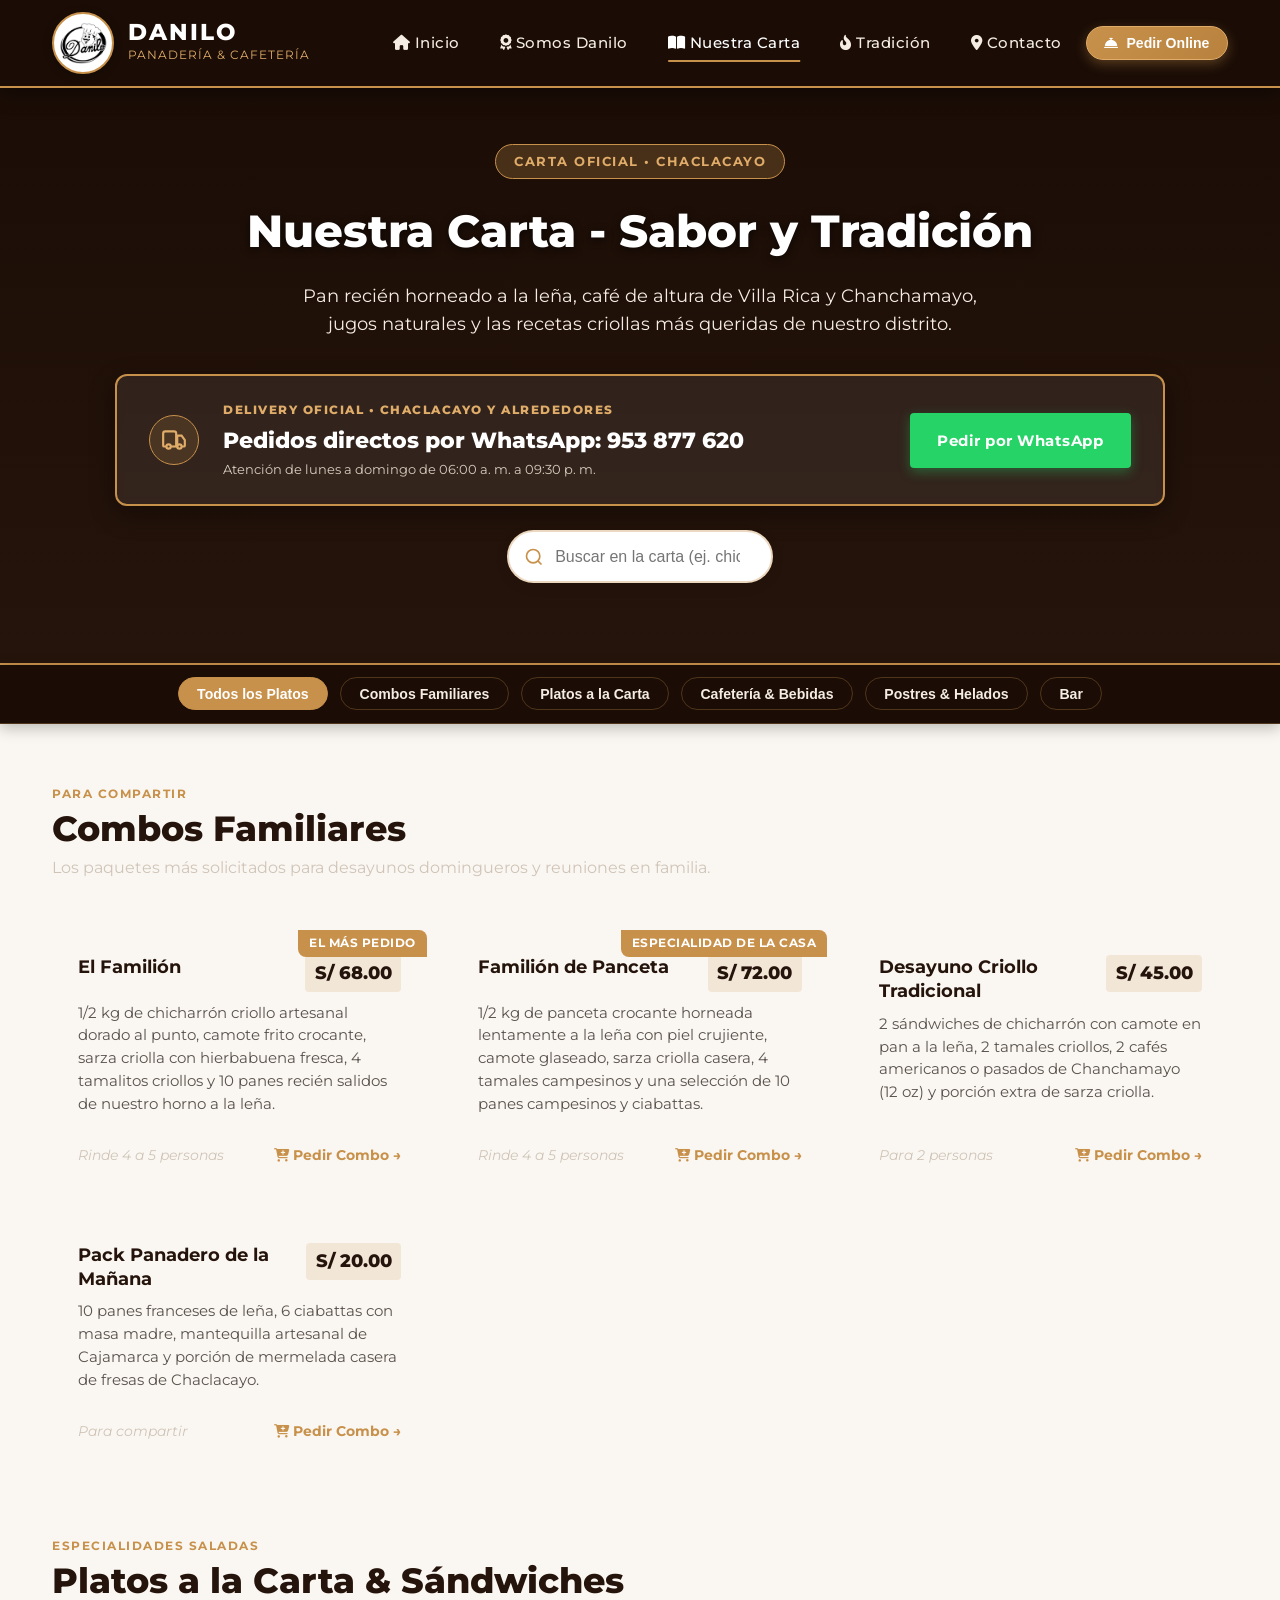
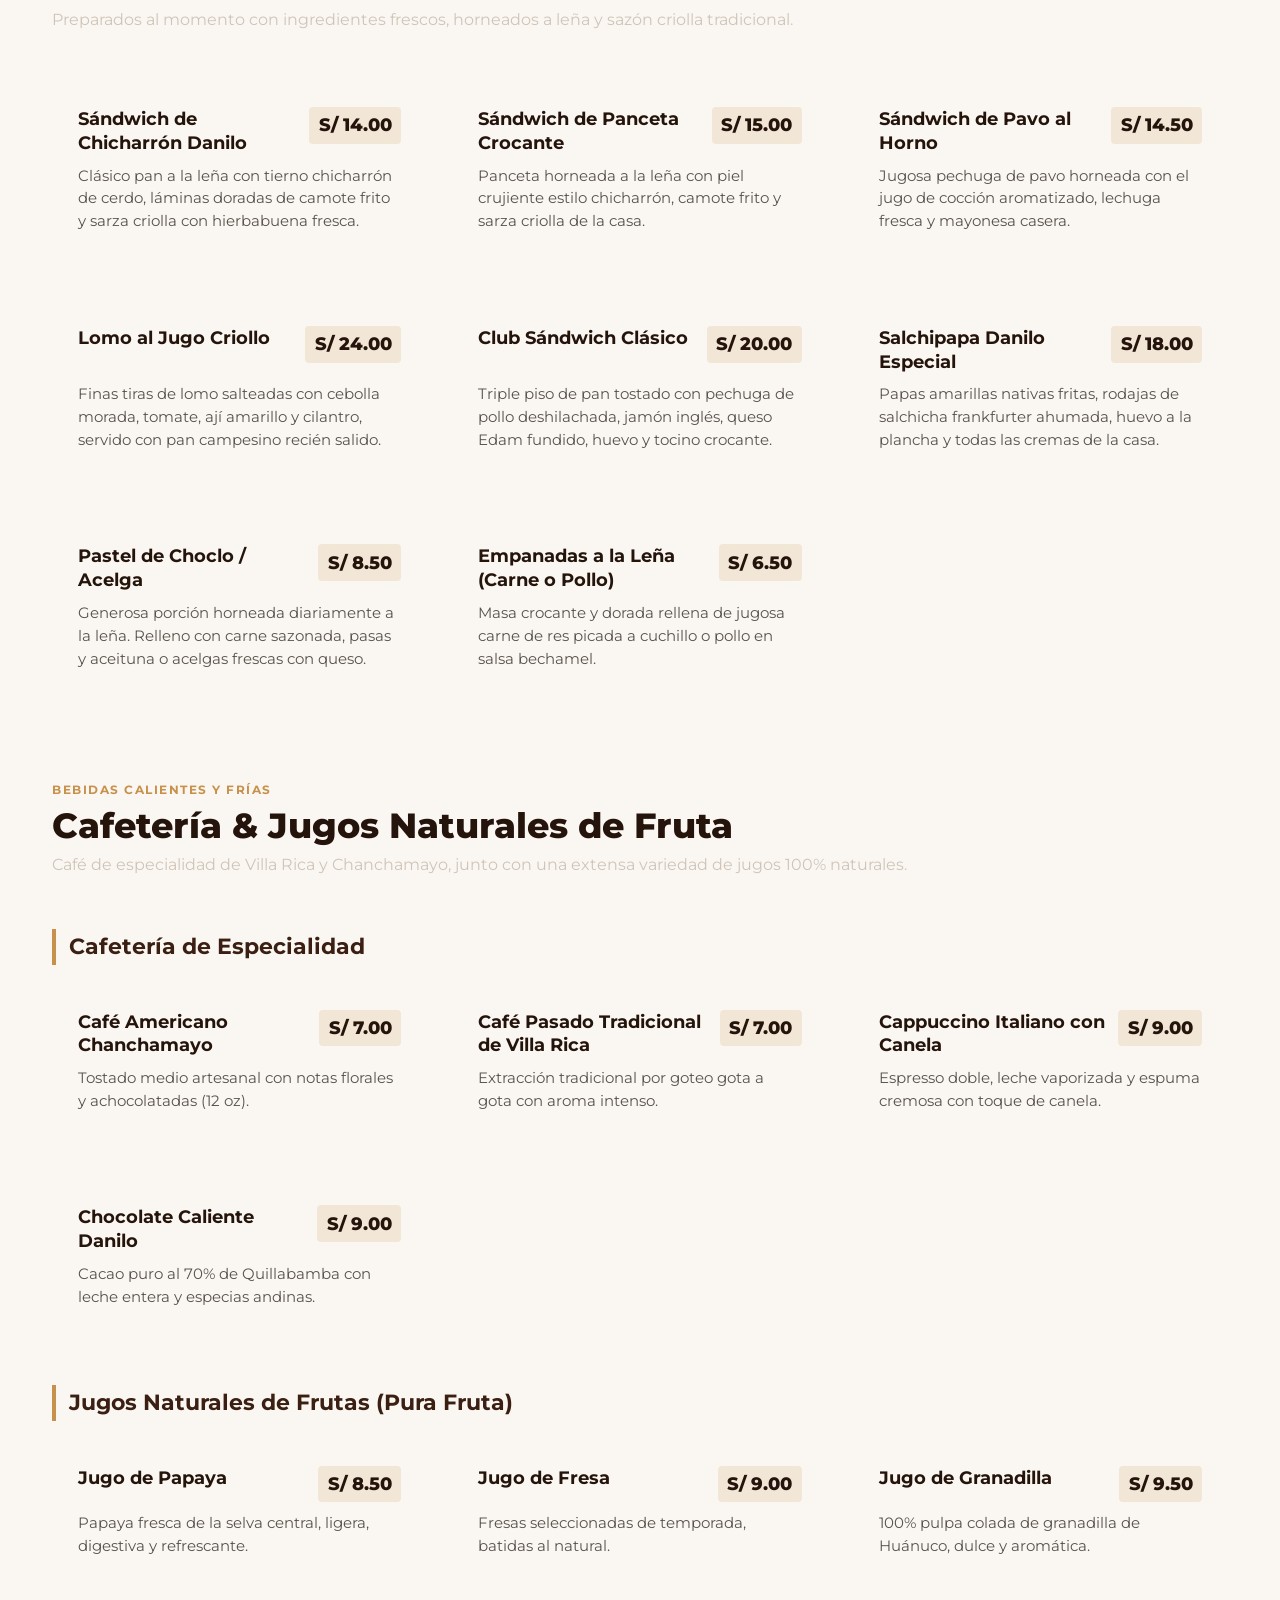
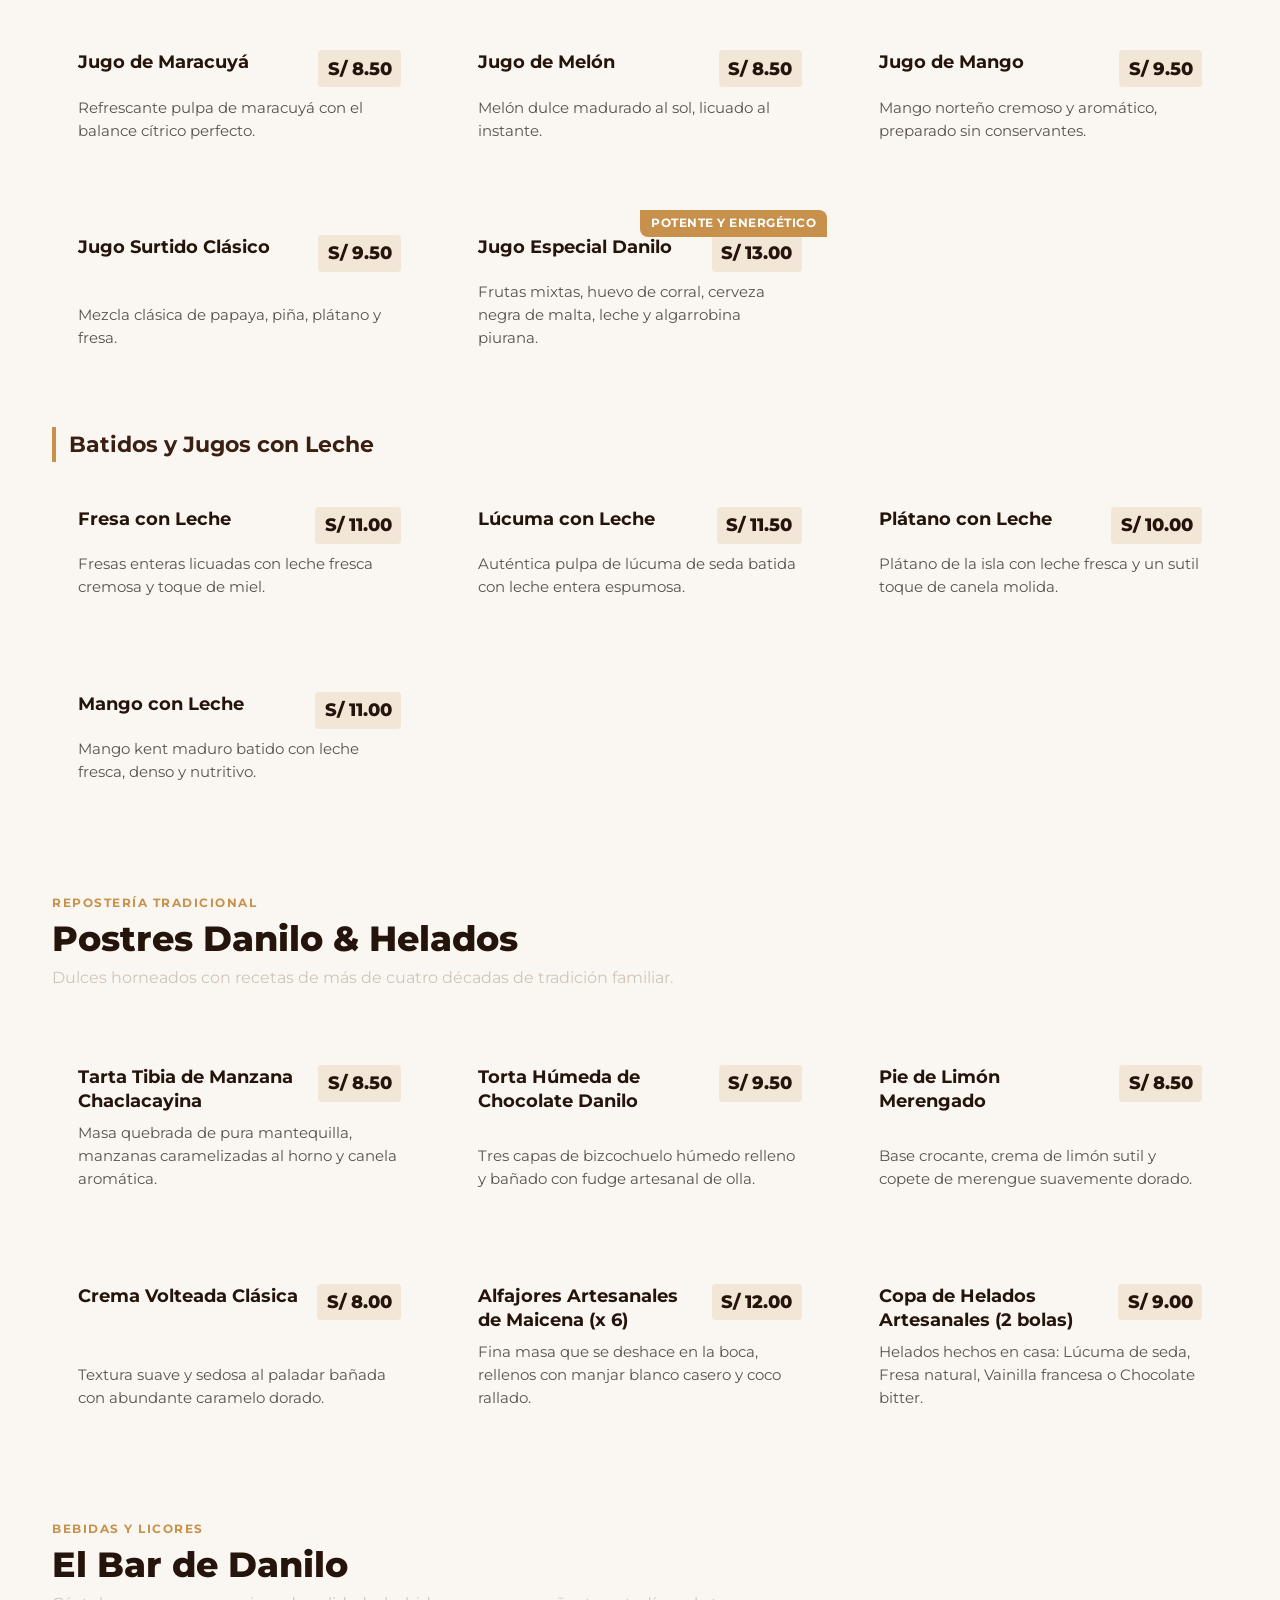
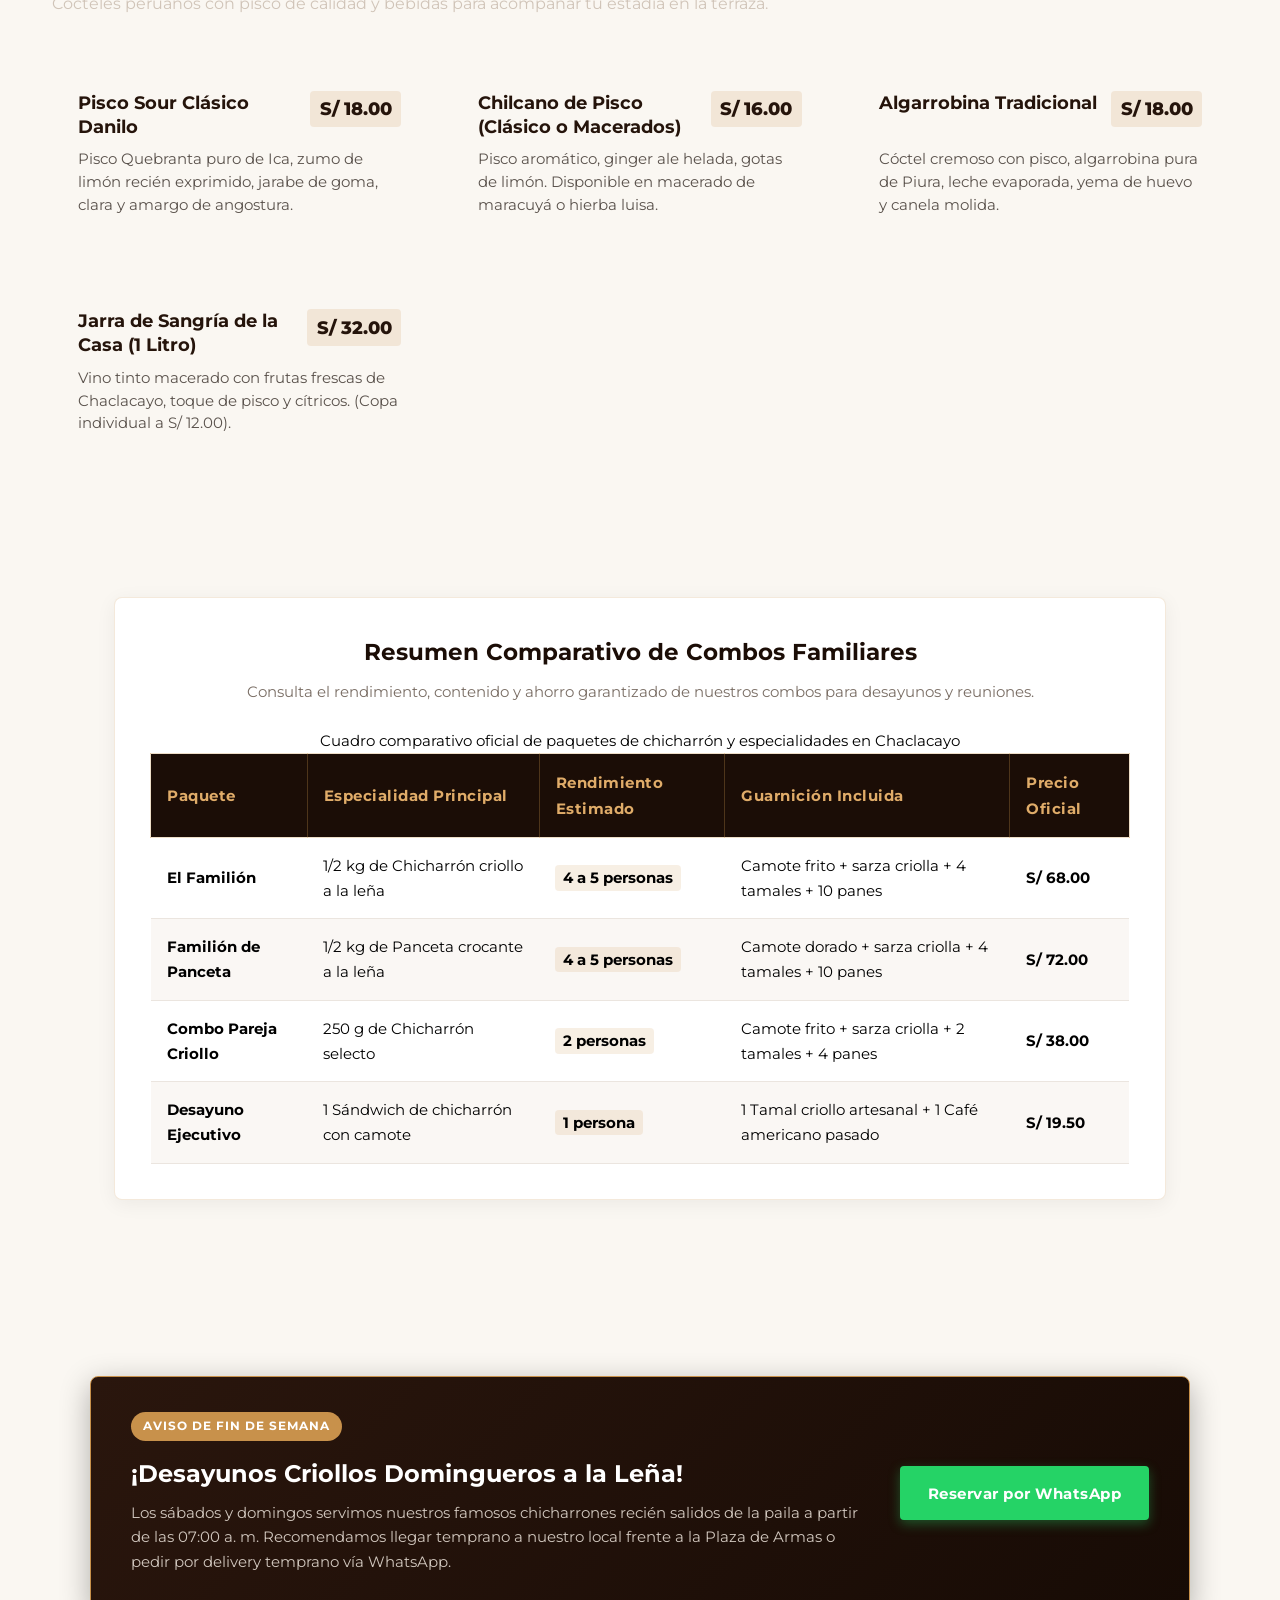
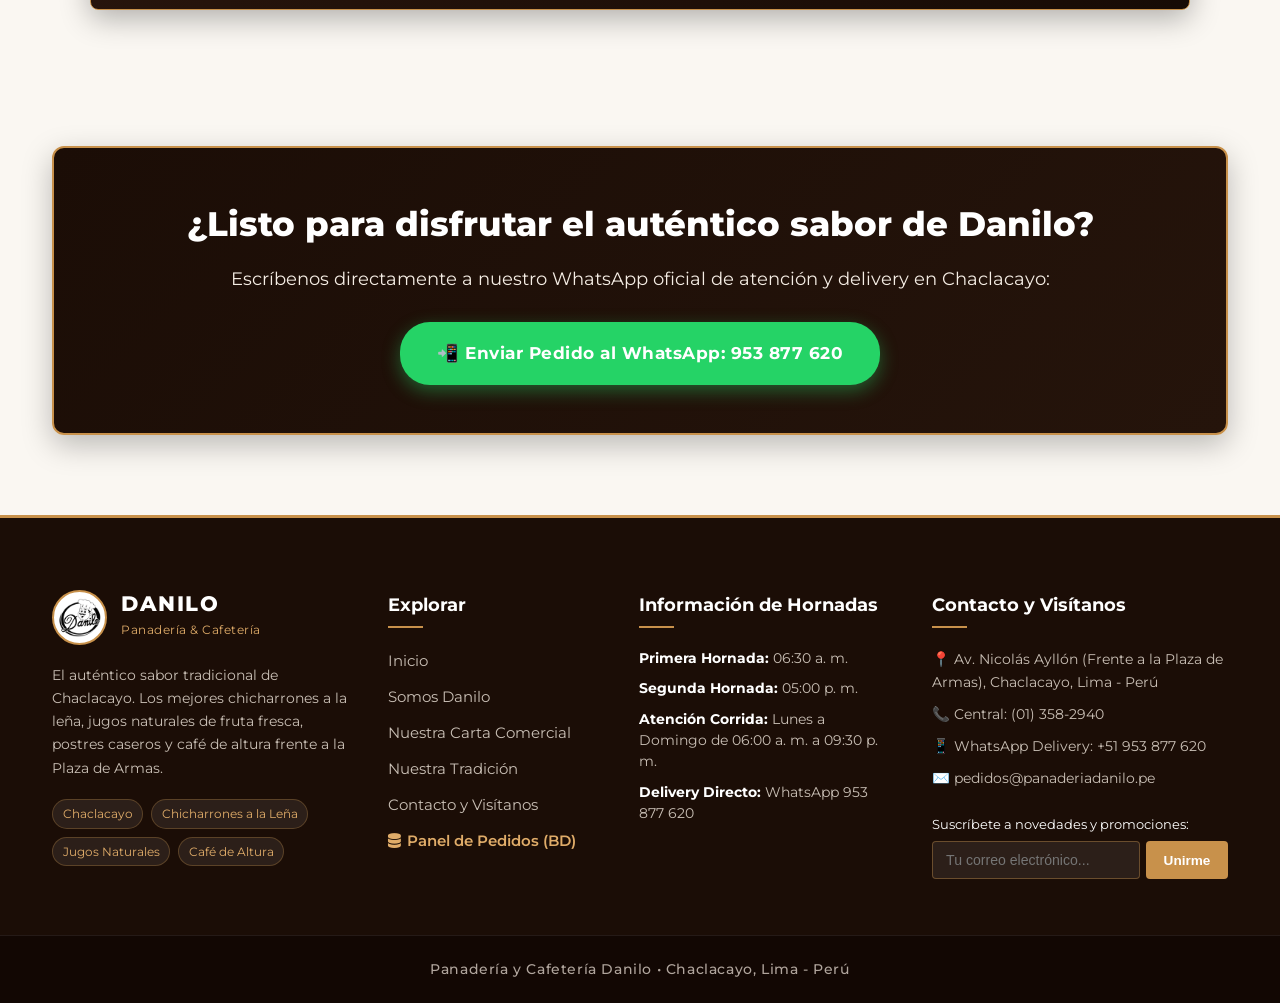
==== commit bd07c73c: "feat: integracion completa rubrica Avance 3 (PHP PDO backend, MySQL danilo_db, modal interactivo, Go" ====
--- a/carta.html
+++ b/carta.html
@@ -4,6 +4,12 @@
     <meta charset="UTF-8">
     <meta name="viewport" content="width=device-width, initial-scale=1.0">
     <title>Nuestra Carta Oficial | Panadería &amp; Cafetería Danilo - Chaclacayo</title>
+    <!-- Fuentes Externas: Google Fonts (Montserrat & Playfair Display) - Rúbrica Criterio 2 -->
+    <link rel="preconnect" href="https://fonts.googleapis.com">
+    <link rel="preconnect" href="https://fonts.gstatic.com" crossorigin>
+    <link href="https://fonts.googleapis.com/css2?family=Montserrat:wght@400;500;600;700;800&family=Playfair+Display:ital,wght@0,600;0,800;1,400&display=swap" rel="stylesheet">
+    <!-- Íconos Externos: Font Awesome 6.5.1 - Rúbrica Criterio 2 -->
+    <link rel="stylesheet" href="https://cdnjs.cloudflare.com/ajax/libs/font-awesome/6.5.1/css/all.min.css">
     <link rel="stylesheet" href="styles.css">
 </head>
 <body class="page-carta">
@@ -28,11 +34,16 @@
             
             <nav class="nav-menu" id="main-nav" role="navigation" aria-label="Navegación principal">
                 <ul>
-                    <li><a href="index.html#inicio">Inicio</a></li>
-                    <li><a href="index.html#somos-danilo">Somos Danilo</a></li>
-                    <li><a href="carta.html" class="nav-link-active" aria-current="page">Nuestra Carta</a></li>
-                    <li><a href="index.html#tradicion">Tradición</a></li>
-                    <li><a href="#contacto">Contacto</a></li>
+                    <li><a href="index.html#inicio"><i class="fa-solid fa-house"></i> Inicio</a></li>
+                    <li><a href="index.html#somos-danilo"><i class="fa-solid fa-award"></i> Somos Danilo</a></li>
+                    <li><a href="carta.html" class="nav-link-active" aria-current="page"><i class="fa-solid fa-book-open"></i> Nuestra Carta</a></li>
+                    <li><a href="index.html#tradicion"><i class="fa-solid fa-fire-flame-curved"></i> Tradición</a></li>
+                    <li><a href="#contacto"><i class="fa-solid fa-location-dot"></i> Contacto</a></li>
+                    <li>
+                        <button type="button" class="btn-nav-order" data-open-modal title="Hacer pedido o reserva online">
+                            <i class="fa-solid fa-bell-concierge"></i> Pedir Online
+                        </button>
+                    </li>
                 </ul>
             </nav>
         </div>
@@ -638,6 +649,7 @@
                     <li><a href="carta.html">Nuestra Carta Comercial</a></li>
                     <li><a href="index.html#tradicion">Nuestra Tradición</a></li>
                     <li><a href="#contacto">Contacto y Visítanos</a></li>
+                    <li><a href="backend/ver_pedidos.php" class="footer-admin-link"><i class="fa-solid fa-database"></i> Panel de Pedidos (BD)</a></li>
                 </ul>
             </div>
 
@@ -681,6 +693,85 @@
         </div>
     </footer>
 
+    <!-- ========================================================================
+         VENTANA FLOTANTE (MODAL): Hacer Pedido / Reserva Online
+         Rúbrica: Criterio 3 (Comportamiento e Interactividad con JavaScript)
+         ======================================================================== -->
+    <div id="order-modal" class="modal-backdrop" role="dialog" aria-modal="true" aria-labelledby="modal-order-title" aria-hidden="true">
+        <div class="modal-container">
+            <div class="modal-header">
+                <div class="modal-title-group">
+                    <span class="modal-tag"><i class="fa-solid fa-bell-concierge"></i> Pedidos &bull; Chaclacayo</span>
+                    <h2 id="modal-order-title" class="modal-title">Hacer Pedido o Reserva Online</h2>
+                </div>
+                <button type="button" class="modal-close-btn" data-close-modal aria-label="Cerrar ventana emergente">&times;</button>
+            </div>
+            
+            <form id="order-form" class="modal-form" action="backend/procesar_pedido.php" method="POST" novalidate>
+                <input type="hidden" name="ajax" value="1">
+
+                <div class="modal-body">
+                    <p class="modal-intro">
+                        Completa el formulario para registrar tu pedido en nuestro sistema. El equipo de Danilo en Chaclacayo lo preparará artesanalmente.
+                    </p>
+
+                    <div class="form-row">
+                        <div class="form-group flex-1">
+                            <label for="order-nombre"><i class="fa-solid fa-user"></i> Nombre Completo *</label>
+                            <input type="text" id="order-nombre" name="nombre_cliente" class="form-control" placeholder="Ej. Juan Pérez" required autocomplete="name">
+                        </div>
+                        <div class="form-group flex-1">
+                            <label for="order-telefono"><i class="fa-solid fa-phone"></i> Teléfono / WhatsApp *</label>
+                            <input type="tel" id="order-telefono" name="telefono" class="form-control" placeholder="Ej. 953 877 620" required autocomplete="tel">
+                        </div>
+                    </div>
+
+                    <div class="form-row">
+                        <div class="form-group flex-1">
+                            <label for="order-email"><i class="fa-solid fa-envelope"></i> Correo Electrónico *</label>
+                            <input type="email" id="order-email" name="email" class="form-control" placeholder="Ej. correo@ejemplo.com" required autocomplete="email">
+                        </div>
+                        <div class="form-group flex-1">
+                            <label for="order-tipo"><i class="fa-solid fa-truck-ramp-box"></i> Modalidad de Atención *</label>
+                            <select id="order-tipo" name="tipo_pedido" class="form-control" required>
+                                <option value="delivery">Delivery a Domicilio (Chaclacayo)</option>
+                                <option value="recojo_local">Recojo en Tienda (Frente a Plaza)</option>
+                                <option value="reserva_mesa">Reserva de Mesa en Cafetería</option>
+                            </select>
+                        </div>
+                    </div>
+
+                    <div class="form-row">
+                        <div class="form-group flex-2">
+                            <label for="order-producto"><i class="fa-solid fa-utensils"></i> Producto / Combo Seleccionado *</label>
+                            <input type="text" id="order-producto" name="producto_combo" class="form-control" placeholder="Ej. El Familión, Jugo Especial, Chicharrones..." required>
+                        </div>
+                        <div class="form-group flex-1">
+                            <label for="order-cantidad"><i class="fa-solid fa-hashtag"></i> Cantidad *</label>
+                            <input type="number" id="order-cantidad" name="cantidad" class="form-control" value="1" min="1" max="50" required>
+                        </div>
+                        <div class="form-group flex-1">
+                            <label for="order-fecha"><i class="fa-solid fa-calendar-day"></i> Fecha *</label>
+                            <input type="date" id="order-fecha" name="fecha_entrega" class="form-control" required>
+                        </div>
+                    </div>
+
+                    <div class="form-group">
+                        <label for="order-notas"><i class="fa-solid fa-location-dot"></i> Dirección o Indicaciones Especiales</label>
+                        <textarea id="order-notas" name="direccion_notas" class="form-control" rows="2" placeholder="Dirección exacta en Chaclacayo, referencias o especificaciones..."></textarea>
+                    </div>
+                </div>
+
+                <div class="modal-footer">
+                    <button type="button" class="btn btn-modal-cancel" data-close-modal>Cancelar</button>
+                    <button type="submit" id="btn-submit-order" class="btn btn-modal-submit">
+                        <span class="btn-text"><i class="fa-solid fa-paper-plane"></i> Confirmar Pedido en Sistema</span>
+                    </button>
+                </div>
+            </form>
+        </div>
+    </div>
+
     <!-- Botón Accesible "Volver Arriba" (Rúbrica: Interactividad y UX) -->
     <button type="button" id="scroll-top-btn" class="scroll-top-btn" aria-label="Volver arriba de la página" title="Volver al inicio">
         &#8593;
--- a/styles.css
+++ b/styles.css
@@ -19,7 +19,8 @@
     --color-text-muted: #d0c4b8;
     --color-border-gold: rgba(200, 145, 75, 0.3);
 
-    --font-sans: 'Segoe UI', -apple-system, BlinkMacSystemFont, Roboto, Helvetica, Arial, sans-serif;
+    --font-sans: 'Montserrat', 'Segoe UI', -apple-system, BlinkMacSystemFont, Roboto, sans-serif;
+    --font-heading: 'Playfair Display', Georgia, 'Times New Roman', serif;
     --radius-sm: 4px;
     --radius-md: 8px;
     --radius-lg: 12px;
@@ -1683,3 +1684,283 @@
         text-align: center;
     }
 }
+
+/* ==========================================================================
+   RÚBRICA FINAL AVANCE 3: VENTANA FLOTANTE (MODAL) Y COMPONENTES
+   (Criterio 2: Fuentes/Iconos, Criterio 3: Modal Interactivo, Criterio 8: UX)
+   ========================================================================== */
+
+/* Botón "Pedir Online" en la Barra de Navegación */
+.btn-nav-order {
+    background: linear-gradient(135deg, var(--color-gold) 0%, #b8823e 100%);
+    color: #ffffff !important;
+    border: 1px solid var(--color-gold-light);
+    padding: 0.5rem 1.1rem !important;
+    border-radius: 25px !important;
+    font-weight: 700 !important;
+    font-size: 0.88rem !important;
+    cursor: pointer;
+    display: inline-flex;
+    align-items: center;
+    gap: 0.5rem;
+    box-shadow: 0 4px 12px rgba(200, 145, 75, 0.35);
+    transition: var(--transition-fast);
+}
+
+.btn-nav-order:hover {
+    background: #ffffff !important;
+    color: var(--color-dark-espresso) !important;
+    transform: translateY(-2px);
+    box-shadow: 0 6px 18px rgba(255, 255, 255, 0.25);
+}
+
+.btn-nav-order i {
+    color: inherit;
+}
+
+/* Enlace al Panel Administrativo en Footer */
+.footer-admin-link {
+    color: var(--color-gold-light) !important;
+    font-weight: 600 !important;
+    display: inline-flex;
+    align-items: center;
+    gap: 0.4rem;
+}
+
+.footer-admin-link:hover {
+    color: #ffffff !important;
+    text-decoration: underline;
+}
+
+/* --------------------------------------------------------------------------
+   ESTILOS DE LA VENTANA FLOTANTE (MODAL INTERACTIVO)
+   -------------------------------------------------------------------------- */
+.modal-backdrop {
+    position: fixed;
+    top: 0;
+    left: 0;
+    width: 100%;
+    height: 100%;
+    background-color: rgba(14, 6, 2, 0.85);
+    backdrop-filter: blur(8px);
+    display: flex;
+    align-items: center;
+    justify-content: center;
+    z-index: 10000;
+    padding: 1.2rem;
+    opacity: 0;
+    visibility: hidden;
+    transition: opacity 0.35s ease, visibility 0.35s ease;
+}
+
+.modal-backdrop.is-active {
+    opacity: 1;
+    visibility: visible;
+}
+
+.modal-container {
+    background: linear-gradient(145deg, #24130b 0%, #170b05 100%);
+    border: 2px solid var(--color-gold);
+    border-radius: var(--radius-lg);
+    width: 100%;
+    max-width: 680px;
+    max-height: 92vh;
+    overflow-y: auto;
+    box-shadow: 0 20px 60px rgba(0, 0, 0, 0.8), 0 0 25px rgba(200, 145, 75, 0.25);
+    color: #ffffff;
+    transform: scale(0.92) translateY(20px);
+    transition: transform 0.35s cubic-bezier(0.175, 0.885, 0.32, 1.275);
+}
+
+.modal-backdrop.is-active .modal-container {
+    transform: scale(1) translateY(0);
+}
+
+.modal-header {
+    display: flex;
+    justify-content: space-between;
+    align-items: flex-start;
+    padding: 1.8rem 2rem 1.2rem;
+    border-bottom: 1px solid rgba(200, 145, 75, 0.25);
+}
+
+.modal-tag {
+    display: inline-block;
+    font-size: 0.78rem;
+    font-weight: 700;
+    text-transform: uppercase;
+    color: var(--color-gold-light);
+    letter-spacing: 1.2px;
+    margin-bottom: 0.3rem;
+}
+
+.modal-title {
+    font-size: 1.5rem;
+    font-weight: 800;
+    color: #ffffff;
+    font-family: var(--font-heading);
+}
+
+.modal-close-btn {
+    background: transparent;
+    border: none;
+    color: #d0c4b8;
+    font-size: 2rem;
+    line-height: 1;
+    cursor: pointer;
+    padding: 0 0.4rem;
+    transition: var(--transition-fast);
+}
+
+.modal-close-btn:hover {
+    color: var(--color-gold);
+    transform: rotate(90deg);
+}
+
+.modal-body {
+    padding: 1.5rem 2rem;
+}
+
+.modal-intro {
+    font-size: 0.92rem;
+    color: #c9bfb5;
+    line-height: 1.5;
+    margin-bottom: 1.5rem;
+}
+
+.form-row {
+    display: flex;
+    gap: 1.2rem;
+    margin-bottom: 1.1rem;
+}
+
+.form-group {
+    display: flex;
+    flex-direction: column;
+    margin-bottom: 1.1rem;
+}
+
+.form-row .form-group {
+    margin-bottom: 0;
+}
+
+.flex-1 { flex: 1; }
+.flex-2 { flex: 2; }
+
+.form-group label {
+    font-size: 0.86rem;
+    font-weight: 600;
+    color: var(--color-gold-light);
+    margin-bottom: 0.45rem;
+    display: flex;
+    align-items: center;
+    gap: 0.4rem;
+}
+
+.form-control {
+    width: 100%;
+    padding: 0.75rem 0.95rem;
+    font-size: 0.95rem;
+    font-family: var(--font-sans);
+    background-color: rgba(255, 255, 255, 0.06);
+    border: 1px solid rgba(200, 145, 75, 0.4);
+    border-radius: var(--radius-sm);
+    color: #ffffff;
+    outline: none;
+    transition: var(--transition-fast);
+}
+
+.form-control:focus {
+    border-color: var(--color-gold);
+    background-color: rgba(255, 255, 255, 0.1);
+    box-shadow: 0 0 10px rgba(200, 145, 75, 0.35);
+}
+
+.form-control option {
+    background-color: var(--color-dark-espresso);
+    color: #ffffff;
+}
+
+textarea.form-control {
+    resize: vertical;
+    min-height: 70px;
+}
+
+.modal-footer {
+    display: flex;
+    justify-content: flex-end;
+    align-items: center;
+    gap: 1rem;
+    padding: 1.2rem 2rem 1.8rem;
+    border-top: 1px solid rgba(200, 145, 75, 0.25);
+    background-color: rgba(0, 0, 0, 0.15);
+}
+
+.btn-modal-cancel {
+    background: transparent;
+    border: 1px solid rgba(255, 255, 255, 0.2);
+    color: #d0c4b8;
+    padding: 0.75rem 1.4rem;
+    border-radius: var(--radius-sm);
+    font-weight: 600;
+    cursor: pointer;
+    transition: var(--transition-fast);
+}
+
+.btn-modal-cancel:hover {
+    background: rgba(255, 255, 255, 0.08);
+    color: #ffffff;
+}
+
+.btn-modal-submit {
+    background: linear-gradient(135deg, var(--color-gold) 0%, #b8823e 100%);
+    color: #ffffff;
+    border: 1px solid var(--color-gold-light);
+    padding: 0.8rem 1.8rem;
+    border-radius: var(--radius-sm);
+    font-weight: 700;
+    font-size: 0.95rem;
+    cursor: pointer;
+    box-shadow: 0 4px 15px rgba(200, 145, 75, 0.3);
+    transition: var(--transition-fast);
+}
+
+.btn-modal-submit:hover {
+    background: #ffffff;
+    color: var(--color-dark-espresso);
+    transform: translateY(-2px);
+    box-shadow: 0 6px 20px rgba(255, 255, 255, 0.3);
+}
+
+.btn-modal-submit:disabled {
+    opacity: 0.65;
+    cursor: not-allowed;
+    transform: none;
+}
+
+/* Adaptación del Modal para Pantallas Móviles */
+@media (max-width: 640px) {
+    .modal-container {
+        padding: 0;
+        max-height: 95vh;
+    }
+
+    .modal-header, .modal-body, .modal-footer {
+        padding: 1.2rem 1.2rem;
+    }
+
+    .form-row {
+        flex-direction: column;
+        gap: 0.9rem;
+    }
+
+    .modal-footer {
+        flex-direction: column-reverse;
+        gap: 0.8rem;
+    }
+
+    .btn-modal-cancel, .btn-modal-submit {
+        width: 100%;
+        text-align: center;
+    }
+}
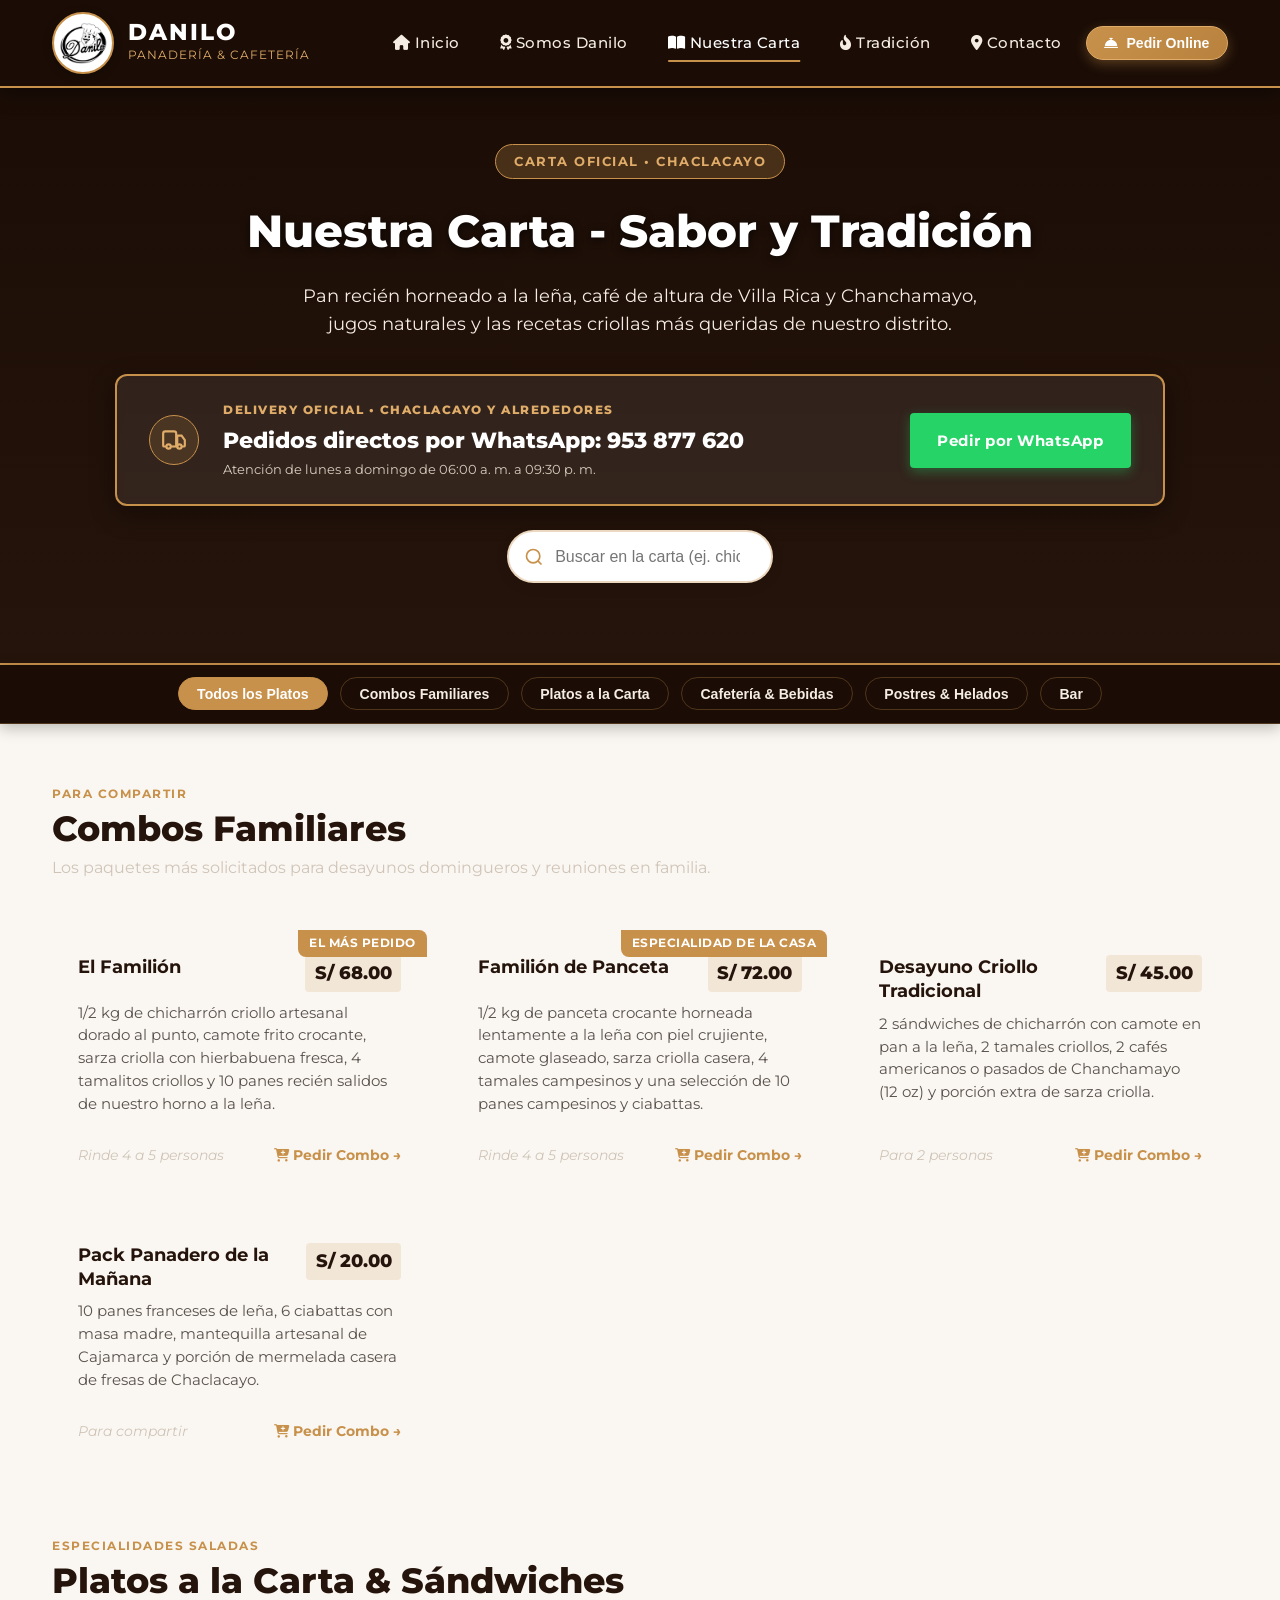
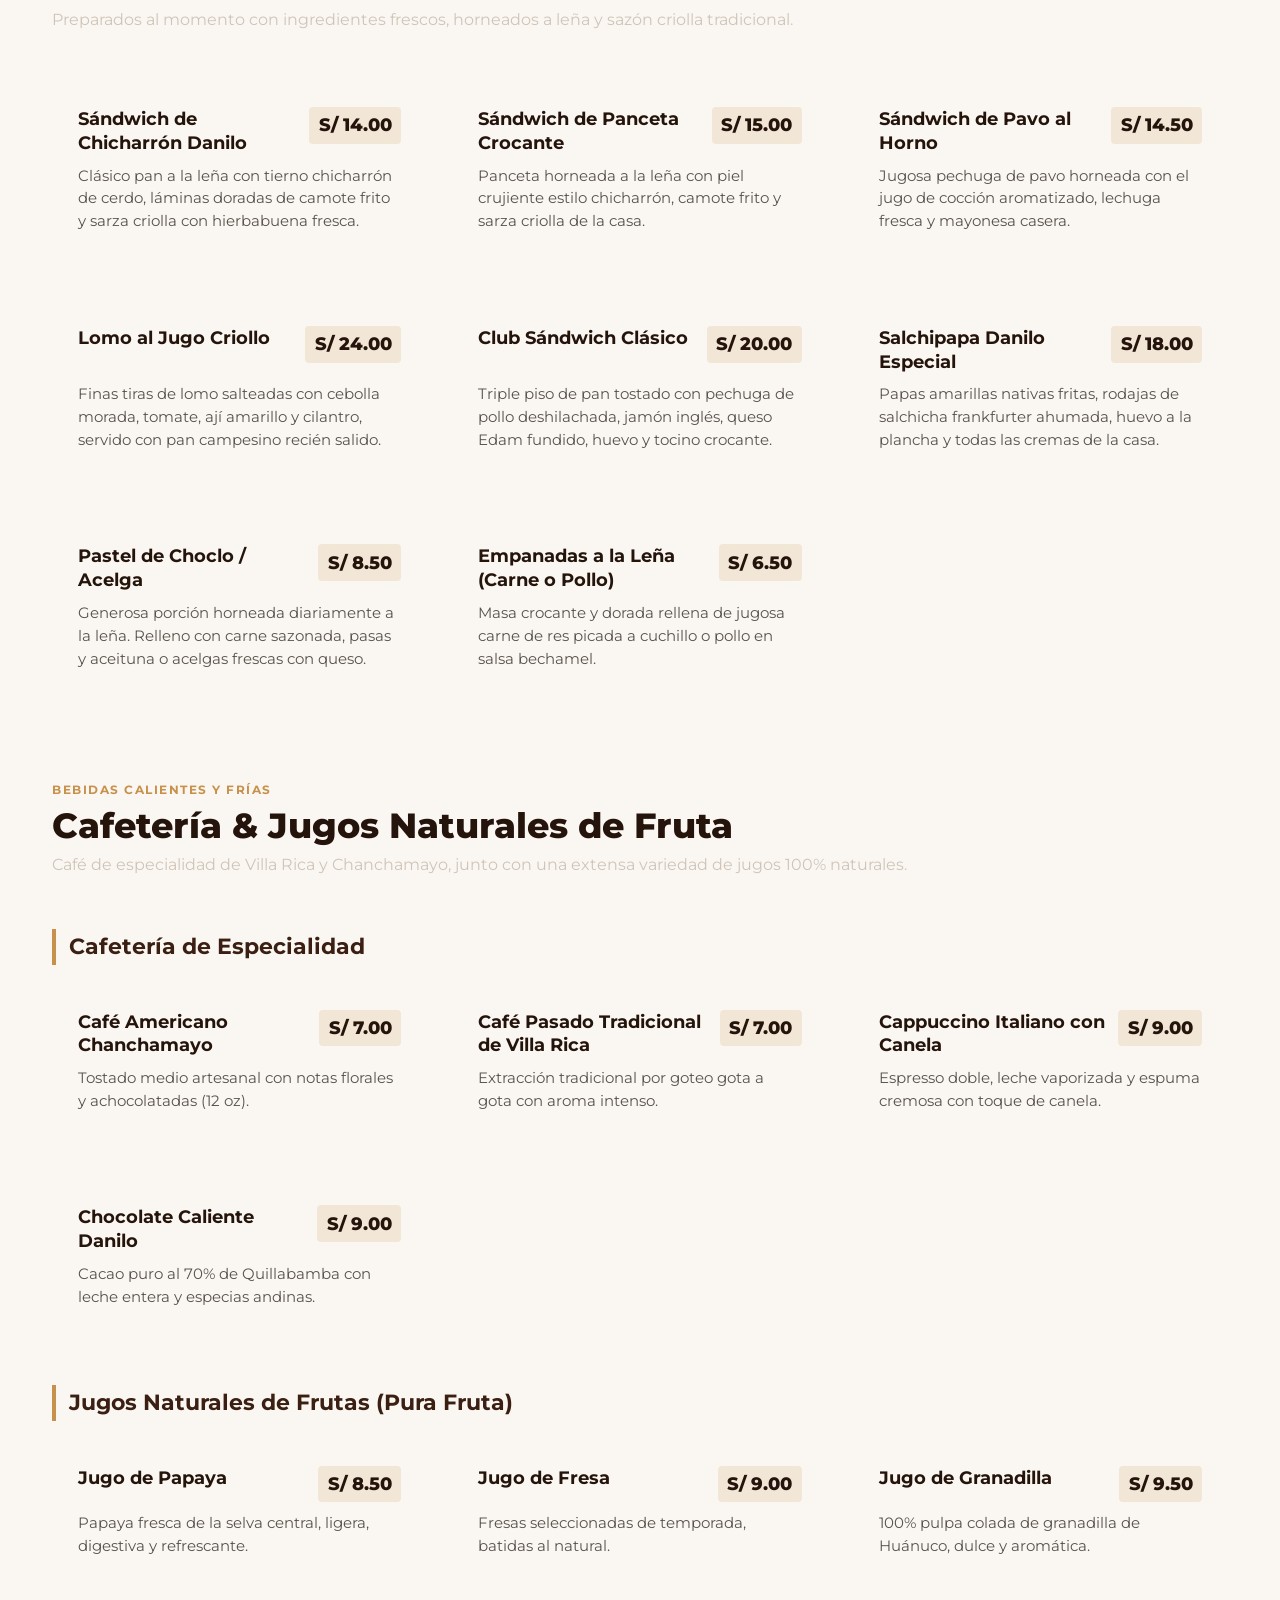
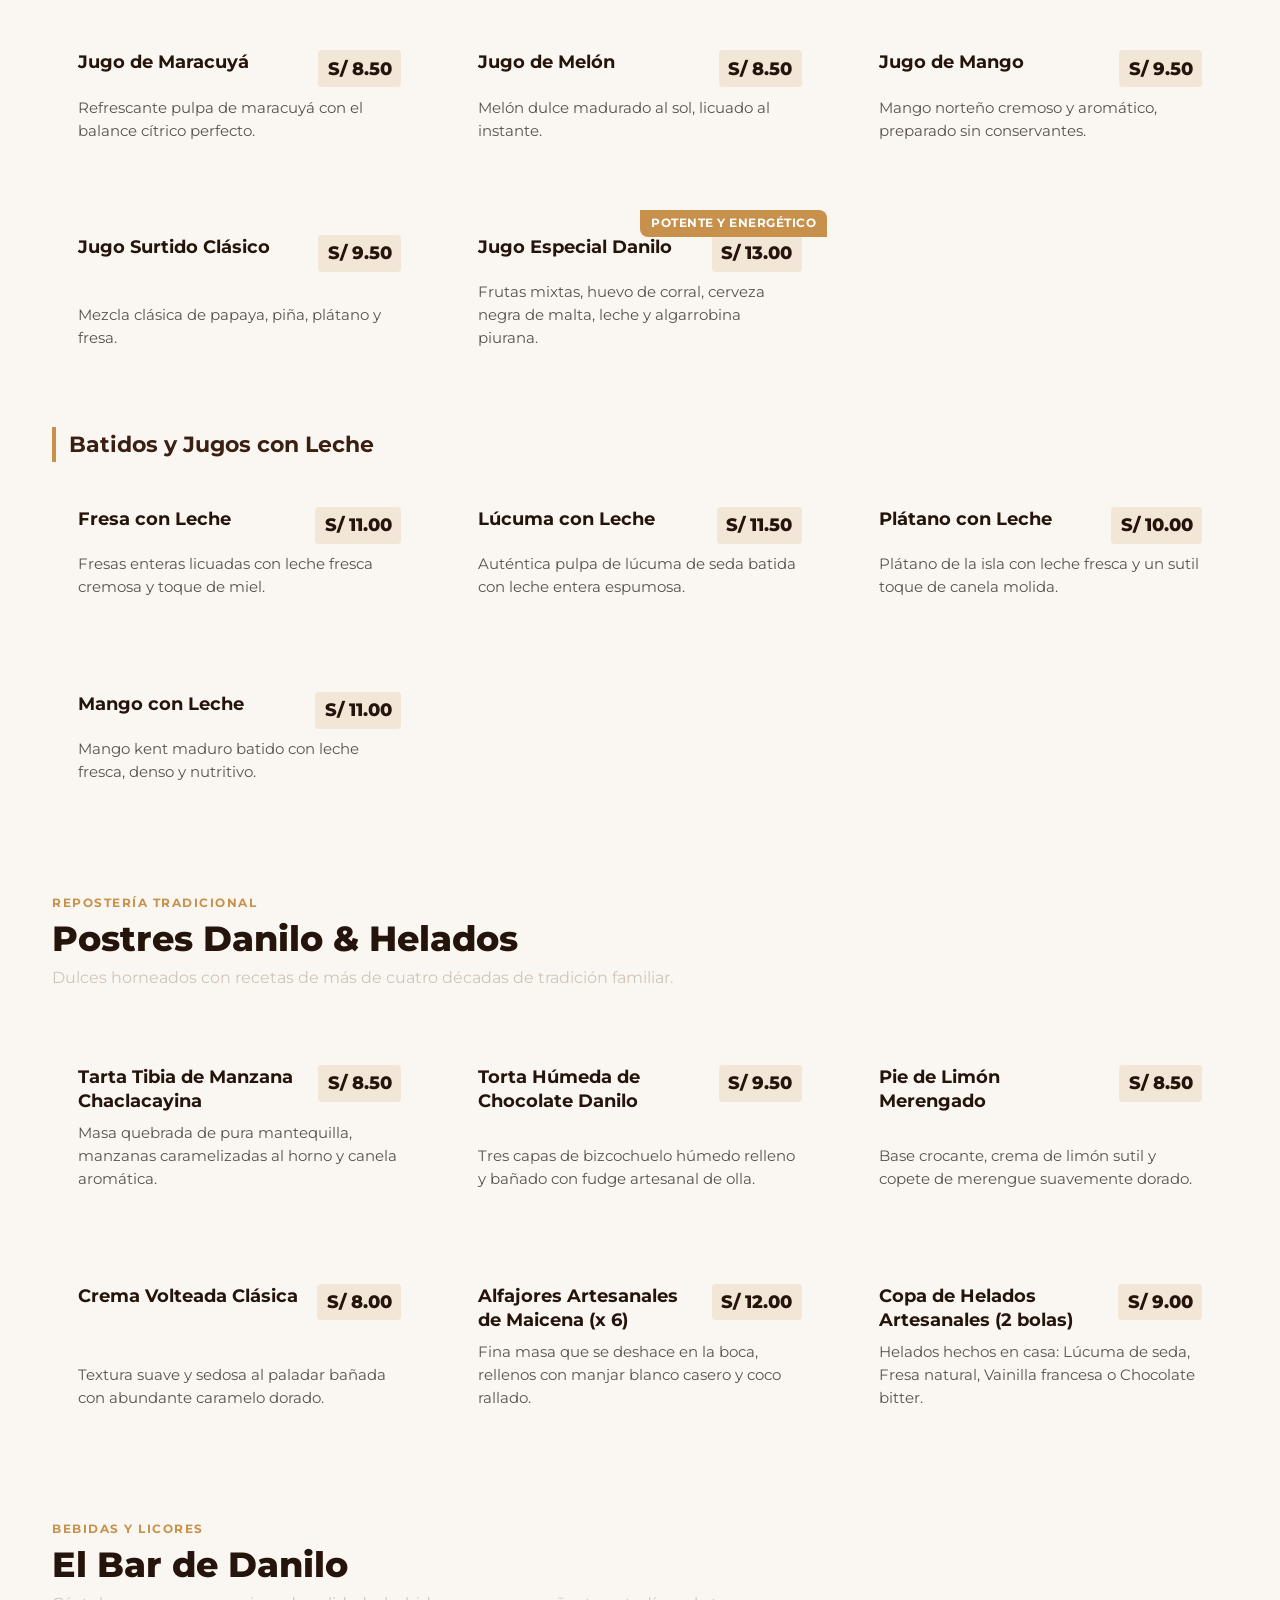
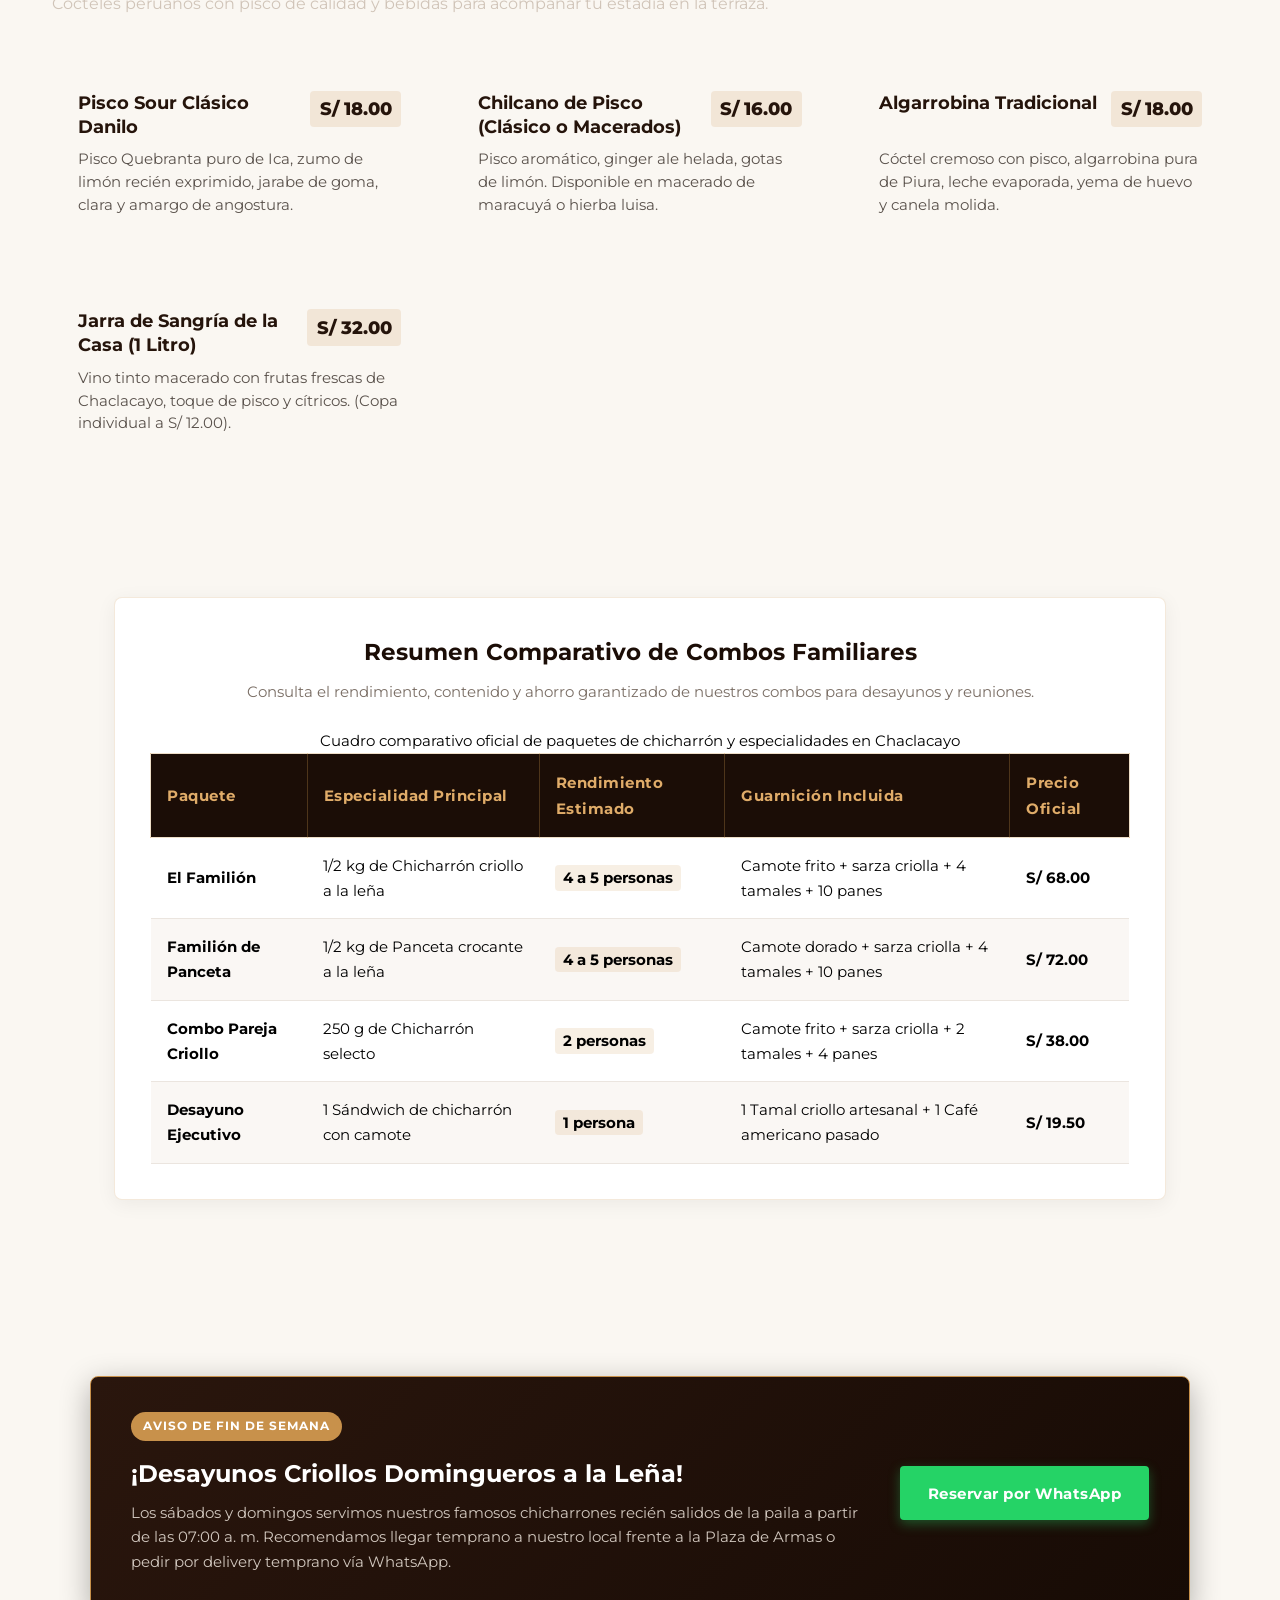
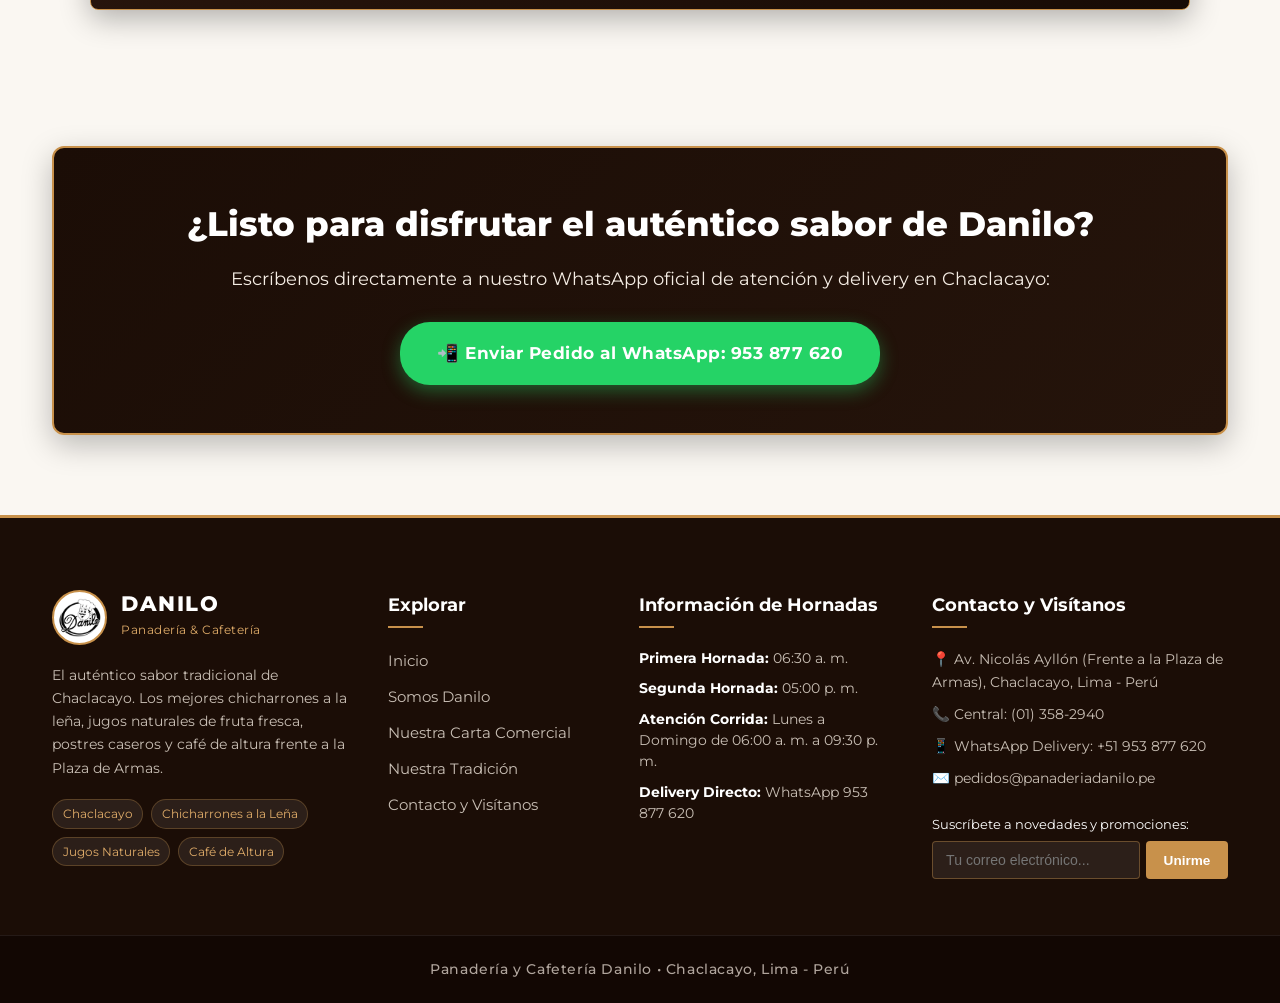
==== commit 6d04f5b1: "feat: login de administracion (registro/123), modificacion de estado de pedidos, historial por dia y" ====
--- a/carta.html
+++ b/carta.html
@@ -649,7 +649,6 @@
                     <li><a href="carta.html">Nuestra Carta Comercial</a></li>
                     <li><a href="index.html#tradicion">Nuestra Tradición</a></li>
                     <li><a href="#contacto">Contacto y Visítanos</a></li>
-                    <li><a href="backend/ver_pedidos.php" class="footer-admin-link"><i class="fa-solid fa-database"></i> Panel de Pedidos (BD)</a></li>
                 </ul>
             </div>
 
@@ -695,7 +694,6 @@
 
     <!-- ========================================================================
          VENTANA FLOTANTE (MODAL): Hacer Pedido / Reserva Online
-         Rúbrica: Criterio 3 (Comportamiento e Interactividad con JavaScript)
          ======================================================================== -->
     <div id="order-modal" class="modal-backdrop" role="dialog" aria-modal="true" aria-labelledby="modal-order-title" aria-hidden="true">
         <div class="modal-container">
@@ -721,8 +719,8 @@
                             <input type="text" id="order-nombre" name="nombre_cliente" class="form-control" placeholder="Ej. Juan Pérez" required autocomplete="name">
                         </div>
                         <div class="form-group flex-1">
-                            <label for="order-telefono"><i class="fa-solid fa-phone"></i> Teléfono / WhatsApp *</label>
-                            <input type="tel" id="order-telefono" name="telefono" class="form-control" placeholder="Ej. 953 877 620" required autocomplete="tel">
+                            <label for="order-telefono"><i class="fa-solid fa-phone"></i> Teléfono / WhatsApp (9 dígitos) *</label>
+                            <input type="tel" id="order-telefono" name="telefono" class="form-control" placeholder="Ej. 953877620" required maxlength="9" pattern="[0-9]{9}" inputmode="numeric" autocomplete="tel">
                         </div>
                     </div>
 
@@ -744,7 +742,42 @@
                     <div class="form-row">
                         <div class="form-group flex-2">
                             <label for="order-producto"><i class="fa-solid fa-utensils"></i> Producto / Combo Seleccionado *</label>
-                            <input type="text" id="order-producto" name="producto_combo" class="form-control" placeholder="Ej. El Familión, Jugo Especial, Chicharrones..." required>
+                            <select id="order-producto" name="producto_combo" class="form-control" required>
+                                <option value="" disabled selected>-- Elige un producto o combo disponible --</option>
+                                <optgroup label="🥖 Combos Familiares Especiales">
+                                    <option value="El Familión Tradicional de Chicharrón">El Familión Tradicional de Chicharrón</option>
+                                    <option value="Familión de Panceta a la Leña">Familión de Panceta a la Leña</option>
+                                    <option value="Medio Familión Danilo">Medio Familión Danilo</option>
+                                    <option value="Combo Desayuno Criollo (Chicharrón + Tamal + Café)">Combo Desayuno Criollo (Chicharrón + Tamal + Café)</option>
+                                </optgroup>
+                                <optgroup label="🥩 Platos y Especialidades a la Leña">
+                                    <option value="Kilo de Chicharrón a la Leña (con camote y zarza)">Kilo de Chicharrón a la Leña (con camote y zarza)</option>
+                                    <option value="Medio Kilo de Chicharrón a la Leña">Medio Kilo de Chicharrón a la Leña</option>
+                                    <option value="Porción Personal de Chicharrón">Porción Personal de Chicharrón</option>
+                                    <option value="Porción de Panceta Crocante">Porción de Panceta Crocante</option>
+                                    <option value="Tamal Criollo Especial">Tamal Criollo Especial</option>
+                                    <option value="Pastel de Acelga Tradicional">Pastel de Acelga Tradicional</option>
+                                    <option value="Sándwich de Chicharrón Especial">Sándwich de Chicharrón Especial</option>
+                                    <option value="Sándwich de Pavo Asado Tradicional">Sándwich de Pavo Asado Tradicional</option>
+                                </optgroup>
+                                <optgroup label="☕ Cafetería y Jugos Naturales">
+                                    <option value="Café Pasado de Altura (Grande)">Café Pasado de Altura (Grande)</option>
+                                    <option value="Café Americano Seleccionado">Café Americano Seleccionado</option>
+                                    <option value="Café con Leche / Capuchino">Café con Leche / Capuchino</option>
+                                    <option value="Jugo Especial Danilo">Jugo Especial Danilo</option>
+                                    <option value="Jugo Surtido con Fruta Fresca">Jugo Surtido con Fruta Fresca</option>
+                                    <option value="Jugo de Fresa con Leche">Jugo de Fresa con Leche</option>
+                                    <option value="Jugo Natural de Papaya">Jugo Natural de Papaya</option>
+                                    <option value="Jugo Natural de Naranja">Jugo Natural de Naranja</option>
+                                </optgroup>
+                                <optgroup label="🍰 Postres Caseros y Pastelería">
+                                    <option value="Torta Danilo de Chocolate Especial">Torta Danilo de Chocolate Especial</option>
+                                    <option value="Crema Volteada Artesanal">Crema Volteada Artesanal</option>
+                                    <option value="Pie de Manzana Tradicional">Pie de Manzana Tradicional</option>
+                                    <option value="Tres Leches Danilo">Tres Leches Danilo</option>
+                                    <option value="Empanada de Carne Tradicional">Empanada de Carne Tradicional</option>
+                                </optgroup>
+                            </select>
                         </div>
                         <div class="form-group flex-1">
                             <label for="order-cantidad"><i class="fa-solid fa-hashtag"></i> Cantidad *</label>
@@ -757,8 +790,8 @@
                     </div>
 
                     <div class="form-group">
-                        <label for="order-notas"><i class="fa-solid fa-location-dot"></i> Dirección o Indicaciones Especiales</label>
-                        <textarea id="order-notas" name="direccion_notas" class="form-control" rows="2" placeholder="Dirección exacta en Chaclacayo, referencias o especificaciones..."></textarea>
+                        <label for="order-notas"><i class="fa-solid fa-location-dot"></i> Dirección o Indicaciones Especiales *</label>
+                        <textarea id="order-notas" name="direccion_notas" class="form-control" rows="2" placeholder="Dirección exacta en Chaclacayo, referencias o especificaciones del pedido..." required></textarea>
                     </div>
                 </div>
 
